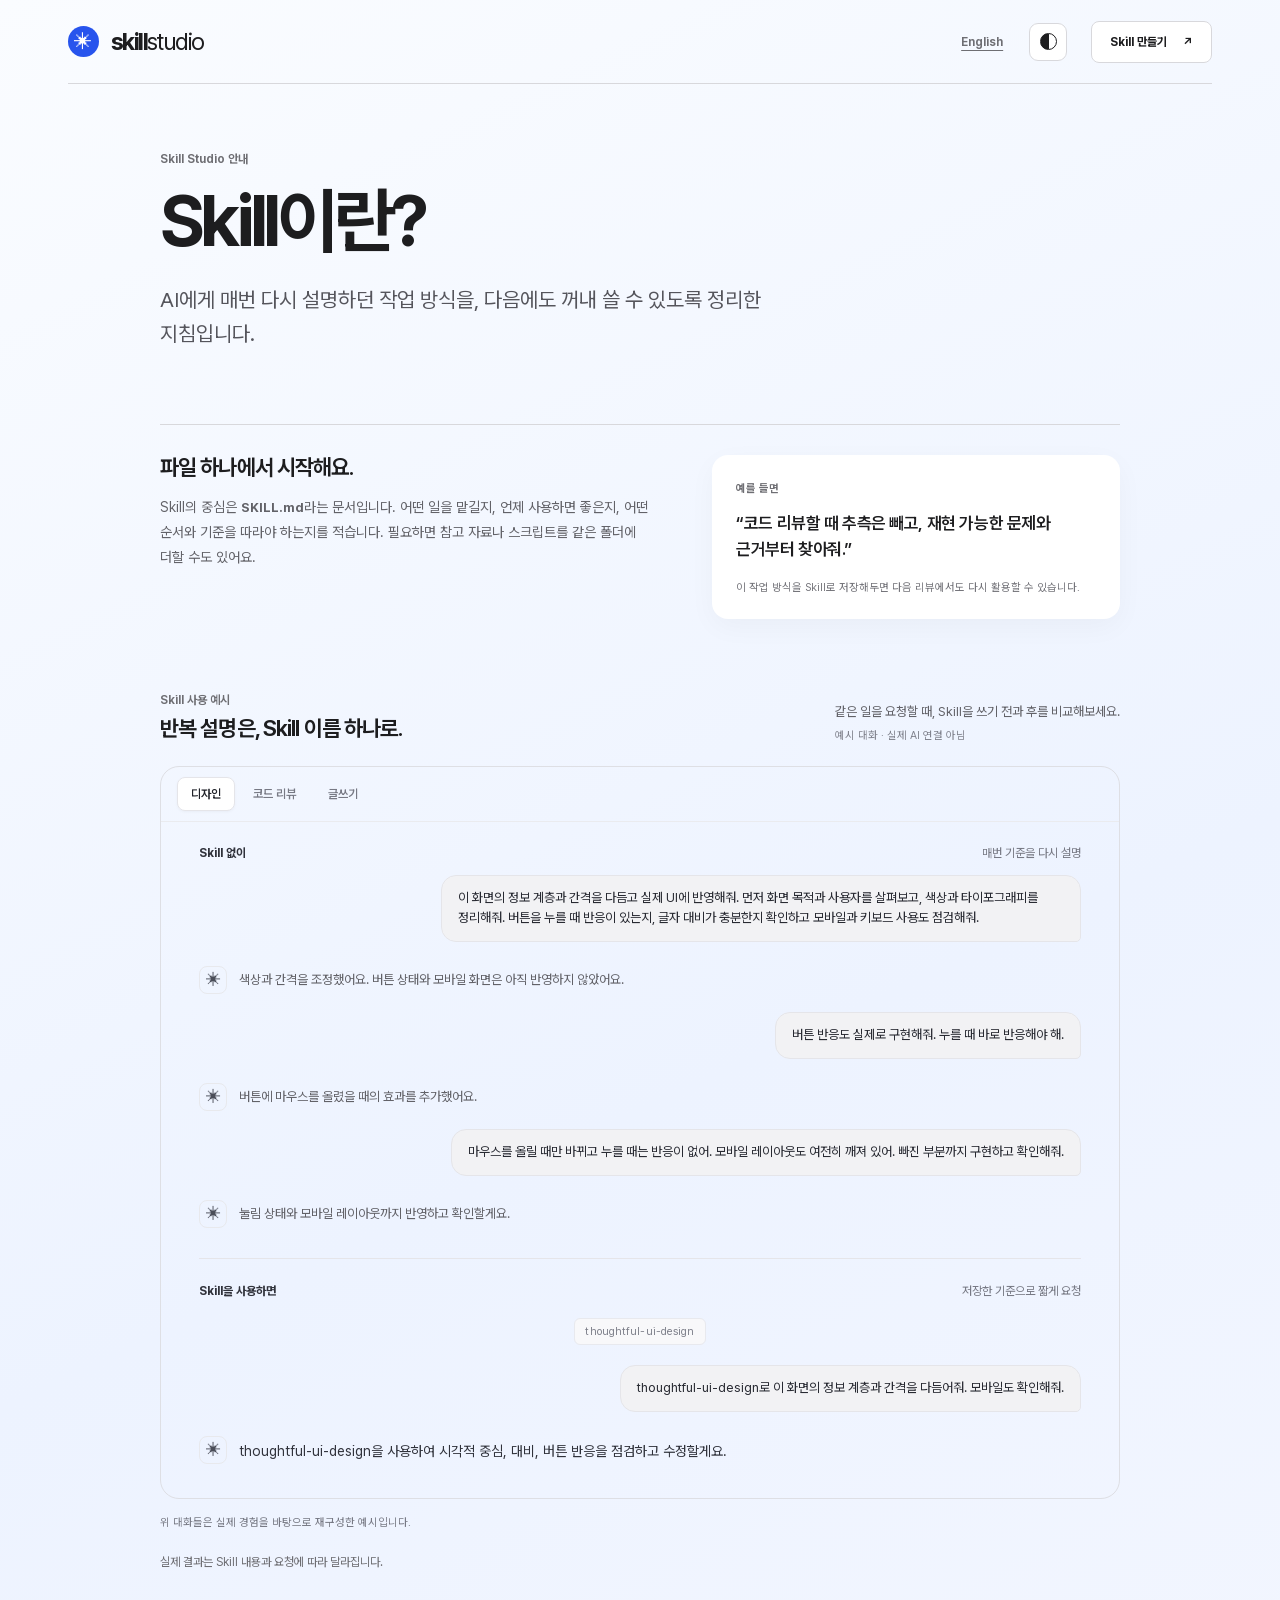
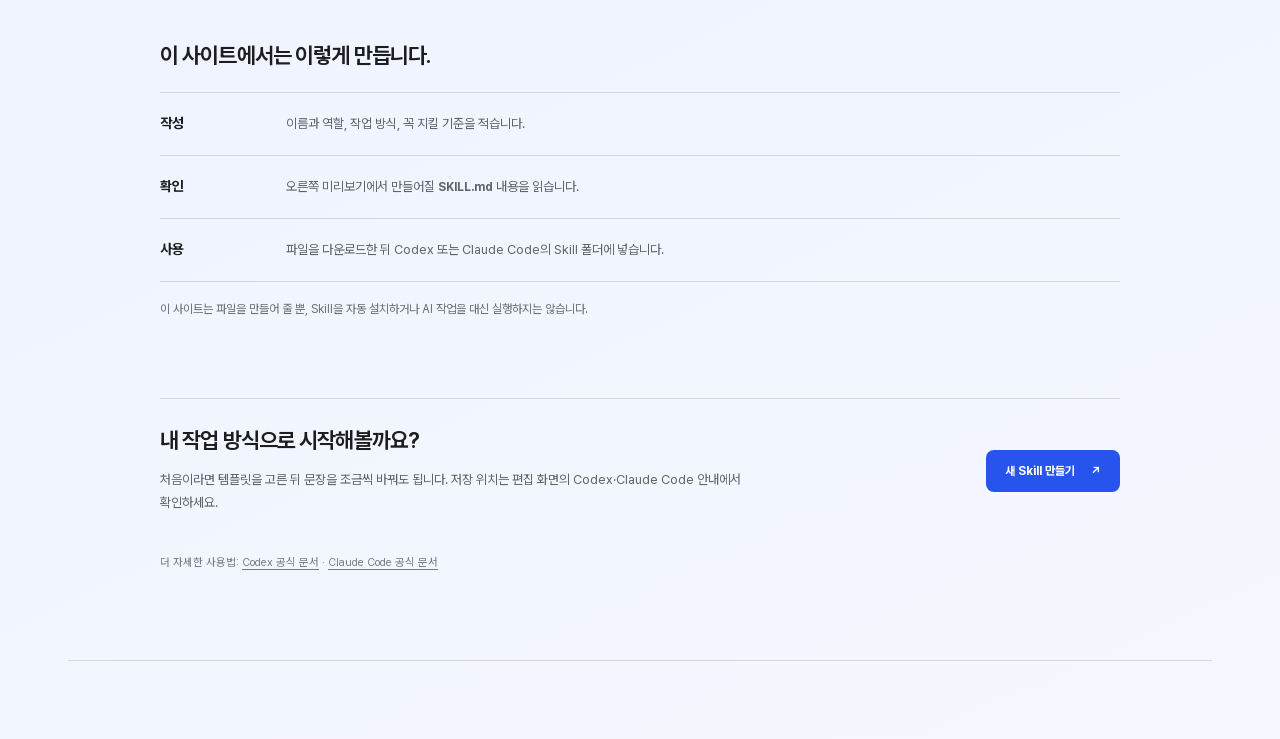
==== about.html @ 53a7c31f "영문 Skill Studio MVP와 언어 전환 추가 한국어 화면을 유지하면서 URL의 lang=en으로 편집기와 Skill 안내 페이지를 영어로 표시하고 상단 언어 전환 링크를 " ====
<!doctype html>
<html lang="ko">
  <head>
    <meta charset="UTF-8" />
    <meta name="viewport" content="width=device-width, initial-scale=1.0" />
    <meta name="referrer" content="no-referrer" />
    <meta name="theme-color" content="#fafcff" />
    <meta name="description" content="AI Skill이 무엇인지, SKILL.md를 어떻게 만들고 사용하는지 알아보세요." />
    <script>
      try {
        const savedTheme = localStorage.getItem('skill-studio-theme');
        document.documentElement.dataset.theme = savedTheme === 'light' || savedTheme === 'dark'
          ? savedTheme
          : (matchMedia('(prefers-color-scheme: dark)').matches ? 'dark' : 'light');
      } catch {
        document.documentElement.dataset.theme = matchMedia('(prefers-color-scheme: dark)').matches ? 'dark' : 'light';
      }
    </script>
    <title>Skill이란? — Skill Studio</title>
    <link rel="stylesheet" href="./style.css?v=skill-ai-example-7" />
    <script src="./i18n.js?v=en-mvp-1" defer></script>
    <script src="./about.js?v=en-mvp-1" defer></script>
  </head>
  <body>
    <div class="app-shell">
      <header class="topbar">
        <a class="brand" href="./index.html" aria-label="Skill Studio 처음으로"><span class="brand-mark" aria-hidden="true">✳</span><span>skill<span class="brand-light">studio</span></span></a>
        <div class="topbar-right"><a class="language-link" data-language-link href="?lang=en" lang="en">English</a><button class="theme-toggle" type="button" id="theme-toggle" aria-label="다크 모드로 전환" title="다크 모드로 전환"><span class="theme-glyph" aria-hidden="true"></span></button><a class="button button-quiet about-top-action" href="./index.html">Skill 만들기 <span aria-hidden="true">↗</span></a></div>
      </header>

      <main class="about-main">
        <header class="about-intro">
          <p class="about-overline">Skill Studio 안내</p>
          <h1>Skill이란?</h1>
          <p class="about-lead">AI에게 매번 다시 설명하던 작업 방식을, 다음에도 꺼내 쓸 수 있도록 정리한 지침입니다.</p>
        </header>

        <section class="about-definition" aria-labelledby="definition-title">
          <div><h2 id="definition-title">파일 하나에서 시작해요.</h2><p>Skill의 중심은 <code>SKILL.md</code>라는 문서입니다. 어떤 일을 맡길지, 언제 사용하면 좋은지, 어떤 순서와 기준을 따라야 하는지를 적습니다. 필요하면 참고 자료나 스크립트를 같은 폴더에 더할 수도 있어요.</p></div>
          <div class="about-example"><span>예를 들면</span><p>“코드 리뷰할 때 추측은 빼고, 재현 가능한 문제와 근거부터 찾아줘.”</p><small>이 작업 방식을 Skill로 저장해두면 다음 리뷰에서도 다시 활용할 수 있습니다.</small></div>
        </section>

        <section class="about-benefits" aria-labelledby="benefits-title">
          <div class="about-chat-intro"><div><p class="about-overline">Skill 사용 예시</p><h2 id="benefits-title">반복 설명은, Skill 이름 하나로.</h2></div><div class="about-chat-context"><p>같은 일을 요청할 때, Skill을 쓰기 전과 후를 비교해보세요.</p><span>예시 대화 · 실제 AI 연결 아님</span></div></div>
          <div class="about-ai-window">
            <div class="about-ai-tabs" role="tablist" aria-label="Skill 사용 예시 선택">
              <button class="about-ai-tab is-active" type="button" role="tab" id="example-tab-design" aria-controls="example-panel-design" aria-selected="true" data-example-tab>디자인</button>
              <button class="about-ai-tab" type="button" role="tab" id="example-tab-review" aria-controls="example-panel-review" aria-selected="false" tabindex="-1" data-example-tab>코드 리뷰</button>
              <button class="about-ai-tab" type="button" role="tab" id="example-tab-writing" aria-controls="example-panel-writing" aria-selected="false" tabindex="-1" data-example-tab>글쓰기</button>
            </div>
            <div class="about-ai-conversation" role="tabpanel" id="example-panel-design" aria-labelledby="example-tab-design" data-example-panel>
              <p class="about-ai-before-label">Skill 없이 <span>매번 기준을 다시 설명</span></p>
              <p class="about-ai-user about-ai-user-before">이 화면의 정보 계층과 간격을 다듬고 실제 UI에 반영해줘. 먼저 화면 목적과 사용자를 살펴보고, 색상과 타이포그래피를 정리해줘. 버튼을 누를 때 반응이 있는지, 글자 대비가 충분한지 확인하고 모바일과 키보드 사용도 점검해줘.</p>
              <div class="about-ai-response"><span class="about-ai-response-mark" aria-hidden="true">✳</span><div><p class="about-ai-before-answer">색상과 간격을 조정했어요. 버튼 상태와 모바일 화면은 아직 반영하지 않았어요.</p></div></div>
              <p class="about-ai-user about-ai-user-before about-ai-revision">버튼 반응도 실제로 구현해줘. 누를 때 바로 반응해야 해.</p>
              <div class="about-ai-response"><span class="about-ai-response-mark" aria-hidden="true">✳</span><div><p class="about-ai-before-answer">버튼에 마우스를 올렸을 때의 효과를 추가했어요.</p></div></div>
              <p class="about-ai-user about-ai-user-before about-ai-revision">마우스를 올릴 때만 바뀌고 누를 때는 반응이 없어. 모바일 레이아웃도 여전히 깨져 있어. 빠진 부분까지 구현하고 확인해줘.</p>
              <div class="about-ai-response"><span class="about-ai-response-mark" aria-hidden="true">✳</span><div><p class="about-ai-before-answer">눌림 상태와 모바일 레이아웃까지 반영하고 확인할게요.</p></div></div>
              <p class="about-ai-before-label about-ai-after-label">Skill을 사용하면 <span>저장한 기준으로 짧게 요청</span></p>
              <p class="about-ai-skill-name">thoughtful-ui-design</p>
              <p class="about-ai-user">thoughtful-ui-design로 이 화면의 정보 계층과 간격을 다듬어줘. 모바일도 확인해줘.</p>
              <div class="about-ai-response"><span class="about-ai-response-mark" aria-hidden="true">✳</span><div><p class="about-ai-loading" hidden><span class="about-ai-pixels" aria-hidden="true"><i></i><i></i><i></i><i></i><i></i><i></i><i></i><i></i><i></i></span><span>Skill의 디자인 기준을 읽는 중</span></p><p class="about-ai-answer">thoughtful-ui-design을 사용하여 시각적 중심, 대비, 버튼 반응을 점검하고 수정할게요.</p></div></div>
            </div>
            <div class="about-ai-conversation" role="tabpanel" id="example-panel-review" aria-labelledby="example-tab-review" data-example-panel hidden>
              <p class="about-ai-before-label">Skill 없이 <span>매번 기준을 다시 설명</span></p>
              <p class="about-ai-user about-ai-user-before">이번 코드 변경을 검토해줘. 변경 목적과 영향받는 파일을 먼저 확인하고 기존 동작과 비교해줘. 문제를 찾으면 재현 조건과 코드 근거를 함께 적어줘. 확인하지 못한 추측이나 스타일 취향은 결함처럼 단정하지 말고 중요도순으로 알려줘.</p>
              <div class="about-ai-response"><span class="about-ai-response-mark" aria-hidden="true">✳</span><div><p class="about-ai-before-answer">코드 스타일과 변수 이름부터 정리했어요.</p></div></div>
              <p class="about-ai-user about-ai-user-before about-ai-revision">스타일보다 실제 동작의 문제를 봐줘. 기존 동작과 비교하고 코드 근거도 함께 적어줘.</p>
              <div class="about-ai-response"><span class="about-ai-response-mark" aria-hidden="true">✳</span><div><p class="about-ai-before-answer">문제가 의심되는 부분을 찾았어요.</p></div></div>
              <p class="about-ai-user about-ai-user-before about-ai-revision">추측만으로는 판단하기 어려워. 재현 조건을 확인하고, 확인된 문제만 중요도순으로 알려줘.</p>
              <div class="about-ai-response"><span class="about-ai-response-mark" aria-hidden="true">✳</span><div><p class="about-ai-before-answer">재현 조건과 근거를 다시 확인해 보고할게요.</p></div></div>
              <p class="about-ai-before-label about-ai-after-label">Skill을 사용하면 <span>저장한 기준으로 짧게 요청</span></p>
              <p class="about-ai-skill-name">focused-code-review</p>
              <p class="about-ai-user">focused-code-review Skill로 이번 변경을 검토해줘. 재현 가능한 문제만 알려줘.</p>
              <div class="about-ai-response"><span class="about-ai-response-mark" aria-hidden="true">✳</span><div><p class="about-ai-loading" hidden><span class="about-ai-pixels" aria-hidden="true"><i></i><i></i><i></i><i></i><i></i><i></i><i></i><i></i><i></i></span><span>Skill의 검토 기준을 읽는 중</span></p><p class="about-ai-answer">focused-code-review를 사용하여 변경 목적과 영향받는 동작을 확인하고, 근거가 있는 문제부터 정리할게요.</p></div></div>
            </div>
            <div class="about-ai-conversation" role="tabpanel" id="example-panel-writing" aria-labelledby="example-tab-writing" data-example-panel hidden>
              <p class="about-ai-before-label">Skill 없이 <span>매번 기준을 다시 설명</span></p>
              <p class="about-ai-user about-ai-user-before">이 안내 문장을 더 쉽고 자연스럽게 바꿔줘. 글의 목적과 읽는 사람을 고려하고, 한 문단에는 한 생각만 담아줘. 내가 쓴 고유명사와 수치는 유지하고 과장하거나 근거 없는 사실은 넣지 마. 읽었을 때 어색한 표현도 고쳐줘.</p>
              <div class="about-ai-response"><span class="about-ai-response-mark" aria-hidden="true">✳</span><div><p class="about-ai-before-answer">더 눈에 띄도록 효과를 과장한 문장으로 바꿨어요.</p></div></div>
              <p class="about-ai-user about-ai-user-before about-ai-revision">과장하지 말라고 했어. 근거 없는 표현은 빼고 원래 뜻을 살려줘.</p>
              <div class="about-ai-response"><span class="about-ai-response-mark" aria-hidden="true">✳</span><div><p class="about-ai-before-answer">표현을 줄이면서 제품 이름도 더 쉬운 말로 바꿨어요.</p></div></div>
              <p class="about-ai-user about-ai-user-before about-ai-revision">고유명사는 그대로 둬야 해. 이름과 수치를 복원하고, 한 문단에 한 생각만 남겨줘.</p>
              <div class="about-ai-response"><span class="about-ai-response-mark" aria-hidden="true">✳</span><div><p class="about-ai-before-answer">이름과 수치를 복원하고 문단을 다시 나눌게요.</p></div></div>
              <p class="about-ai-before-label about-ai-after-label">Skill을 사용하면 <span>저장한 기준으로 짧게 요청</span></p>
              <p class="about-ai-skill-name">clear-korean-writing</p>
              <p class="about-ai-user">clear-korean-writing Skill로 이 안내 문장을 더 쉽고 자연스럽게 바꿔줘.</p>
              <div class="about-ai-response"><span class="about-ai-response-mark" aria-hidden="true">✳</span><div><p class="about-ai-loading" hidden><span class="about-ai-pixels" aria-hidden="true"><i></i><i></i><i></i><i></i><i></i><i></i><i></i><i></i><i></i></span><span>Skill의 글쓰기 기준을 읽는 중</span></p><p class="about-ai-answer">clear-korean-writing을 사용하여 독자와 목적을 먼저 확인하고, 뜻은 유지하면서 읽기 쉽게 다듬을게요.</p></div></div>
            </div>
          </div>
          <p class="about-ai-caption">위 대화들은 실제 경험을 바탕으로 재구성한 예시입니다.</p>
          <p class="about-benefits-note">실제 결과는 Skill 내용과 요청에 따라 달라집니다.</p>
        </section>

        <section class="about-steps" aria-labelledby="steps-title">
          <h2 id="steps-title">이 사이트에서는 이렇게 만듭니다.</h2>
          <div class="about-step-list">
            <div class="about-step"><span>작성</span><p>이름과 역할, 작업 방식, 꼭 지킬 기준을 적습니다.</p></div>
            <div class="about-step"><span>확인</span><p>오른쪽 미리보기에서 만들어질 <code>SKILL.md</code> 내용을 읽습니다.</p></div>
            <div class="about-step"><span>사용</span><p>파일을 다운로드한 뒤 Codex 또는 Claude Code의 Skill 폴더에 넣습니다.</p></div>
          </div>
          <p class="about-caveat">이 사이트는 파일을 만들어 줄 뿐, Skill을 자동 설치하거나 AI 작업을 대신 실행하지는 않습니다.</p>
        </section>

        <section class="about-next" aria-labelledby="next-title"><div><h2 id="next-title">내 작업 방식으로 시작해볼까요?</h2><p>처음이라면 템플릿을 고른 뒤 문장을 조금씩 바꿔도 됩니다. 저장 위치는 편집 화면의 Codex·Claude Code 안내에서 확인하세요.</p></div><a class="button button-dark" href="./index.html">새 Skill 만들기 <span aria-hidden="true">↗</span></a></section>
        <p class="about-sources">더 자세한 사용법: <a href="https://learn.chatgpt.com/docs/build-skills" target="_blank" rel="noopener noreferrer">Codex 공식 문서</a> · <a href="https://code.claude.com/docs/en/skills" target="_blank" rel="noopener noreferrer">Claude Code 공식 문서</a></p>
      </main>

      <footer class="site-footer"><span class="footer-brands"><span>skillstudio <span class="footer-star">✳</span></span><span class="footer-divider" aria-hidden="true">·</span><span class="footer-lightframe"><img src="./assets/lightframe-logo.png" alt="Lightframe" width="56" height="14" /></span></span><span>좋은 지침은 좋은 결과의 시작입니다.</span></footer>
    </div>
  </body>
</html>
---- style.css ----
@font-face {
  font-family: 'Pretendard';
  src: url('./assets/PretendardVariable.woff2') format('woff2');
  font-style: normal;
  font-weight: 100 900;
  font-display: swap;
}

:root{font-family:'Pretendard',sans-serif;color:#212620;background:#f5f4f0;font-synthesis:none;text-rendering:optimizeLegibility;-webkit-font-smoothing:antialiased}*{box-sizing:border-box}html{scroll-behavior:smooth}body{margin:0}button,input,textarea{font:inherit}button{cursor:pointer}button:active{transform:scale(.975)}button:focus-visible,input:focus-visible,textarea:focus-visible,a:focus-visible{outline:2px solid #5d7a5b;outline-offset:3px}a{color:inherit;text-decoration:none}.app-shell{max-width:1600px;margin:auto;padding:0 5.3%}.topbar{height:84px;display:flex;align-items:center;justify-content:space-between;border-bottom:1px solid #ddded7}.brand{display:flex;align-items:center;gap:12px;font-size:24px;font-weight:700;letter-spacing:-.065em}.brand-mark{display:grid;place-items:center;width:31px;height:31px;border-radius:50%;background:#254933;color:#fff;font-size:18px;font-weight:400;letter-spacing:0}.brand-light{font-weight:400}.topbar-right{display:flex;align-items:center;gap:24px}.local-pill{display:inline-flex;align-items:center;gap:9px;color:#6d736b;font-size:12px}.status-dot,.live-indicator span{width:7px;height:7px;border-radius:50%;background:#74a37b;box-shadow:0 0 0 3px #e0ede0}.button{min-height:42px;display:inline-flex;align-items:center;justify-content:center;gap:15px;padding:0 18px;border:1px solid transparent;border-radius:8px;font-size:12px;font-weight:700;transition:background .18s ease,color .18s ease,border-color .18s ease,transform .18s ease}.button-quiet{border-color:#d6dbd2;background:#fff;color:#334e39}.button-quiet:hover,.button-outline:hover{background:#edf3ed;border-color:#a9bea9}.intro{padding:66px 0 54px;max-width:800px}.eyebrow,.section-kicker,.small-label,.step-count,.field-number,.live-indicator,.file-tabs,.score,.quality-list,.site-footer{font-family:'Pretendard',sans-serif}.eyebrow{display:flex;align-items:center;gap:10px;color:#718573;font-size:11px;letter-spacing:.11em;font-weight:500}.eyebrow-line{width:20px;height:1px;background:#718573}.intro h1{margin:21px 0 22px;font-size:clamp(44px,5.3vw,76px);line-height:1.12;letter-spacing:-.065em;font-weight:600}.intro h1 em{font-family:'Pretendard',sans-serif;color:#5f8467;letter-spacing:-.045em;font-weight:500}.intro>p{margin:0;max-width:590px;color:#6b7069;font-size:17px;line-height:1.8;word-break:keep-all}.intro code,.help-card code{font-family:'Pretendard',sans-serif;font-size:.82em;color:#456449;background:#e7ece5;padding:3px 5px;border-radius:4px}.intro-meta{display:flex;align-items:center;gap:20px;margin-top:31px;color:#6c756c;font-size:12px}.intro-meta span{white-space:nowrap}.intro-meta strong{color:#4d7253;margin-right:6px;font-family:'Pretendard',sans-serif;font-weight:500}.intro-meta .meta-arrow{color:#a8b6a7}.workspace{display:grid;grid-template-columns:minmax(0,1fr) minmax(400px,.89fr);gap:24px;align-items:start;padding-bottom:70px}.panel{background:#fff;border:1px solid #e3e6df;border-radius:15px;box-shadow:0 1px 2px rgba(27,39,27,.025),0 10px 32px rgba(27,39,27,.025);overflow:hidden}.builder{padding:29px 32px 0}.panel-heading,.quality-heading{display:flex;justify-content:space-between;align-items:center}.section-kicker{display:block;color:#829486;font-size:10px;font-weight:500;letter-spacing:.14em}.panel h2{margin:7px 0 0;font-size:21px;line-height:1.2;letter-spacing:-.045em;font-weight:600}.step-count{font-size:11px;color:#849086}.template-row{margin:27px -32px 0;padding:20px 32px 22px;background:#fbfbf9;border-top:1px solid #edf0e9;border-bottom:1px solid #edf0e9}.small-label{display:block;margin-bottom:12px;font-size:11px;color:#758078}.template-buttons{display:flex;gap:7px;flex-wrap:wrap}.template-chip{padding:7px 13px;border:1px solid #e2e6dd;background:#fff;border-radius:6px;font-size:12px;color:#69716a;transition:background .18s,border-color .18s,color .18s,transform .18s}.template-chip:hover{border-color:#9cb29f}.template-chip.is-active{background:#e9f1e8;border-color:#c9dfc9;color:#365d3f;font-weight:700}fieldset{margin:0;padding:26px 0 28px;border:0;border-bottom:1px solid #ecede8}fieldset:last-child{border-bottom:0}legend{padding:0;font-size:14px;font-weight:700;letter-spacing:-.025em}.field-number{margin-right:9px;color:#6b9471;font-size:11px;font-weight:500}label{display:block;margin-top:20px;margin-bottom:9px;font-size:12px;font-weight:700;color:#3c453d}.required{margin-left:5px;color:#749277;font-size:10px;font-weight:500}input,textarea{display:block;width:100%;border:1px solid #dfe4dc;background:#fdfefc;border-radius:7px;padding:12px 13px;color:#28362b;font-size:13px;line-height:1.55;resize:vertical;transition:border-color .18s,box-shadow .18s}input{height:43px}input::placeholder,textarea::placeholder{color:#a7aea5}input:focus,textarea:focus{outline:0;border-color:#93b398;box-shadow:0 0 0 3px rgba(115,160,121,.12)}.field-help{margin:7px 0 0;color:#929b90;font-size:11px;line-height:1.5}.builder-footer{display:flex;justify-content:space-between;align-items:center;gap:15px;margin:0 -32px;padding:18px 32px;border-top:1px solid #edf0e9;background:#fbfbf9}.builder-footer span{font-size:11px;color:#a0a79d}.button-subtle{min-height:35px;background:transparent;border-color:#e0e4dd;color:#68746b;font-size:11px}.button-subtle:hover{background:#eff2ec}.preview-stack{display:grid;gap:18px;position:sticky;top:20px}.preview-heading{padding:27px 28px 23px}.live-indicator{display:flex;align-items:center;gap:9px;color:#6b876f;font-size:11px}.file-tabs{height:39px;display:flex;align-items:end;justify-content:space-between;padding:0 26px;border-top:1px solid #e9ece6;background:#f7f9f5;font-size:10px;color:#8b958c}.file-tab{height:32px;padding:9px 12px;border:1px solid #e0e6dd;border-bottom:1px solid #fff;border-radius:6px 6px 0 0;background:#fff;color:#516c55}.file-tab span{font-size:12px;margin-right:5px}.file-path{padding-bottom:9px}.code-preview{height:430px;margin:0;padding:22px 28px;overflow:auto;background:#fff;color:#3e4a40;font:12px/1.85 'Pretendard',sans-serif;white-space:pre-wrap;overflow-wrap:anywhere;tab-size:2}.code-preview code{font:inherit}.preview-actions{display:flex;gap:9px;padding:18px 28px 24px;border-top:1px solid #edf0e9}.button-dark{background:#274a34;color:#fff}.button-dark:hover{background:#3c6548}.button-outline{background:#fff;border-color:#d8e0d7;color:#46614c}.quality{padding:25px 28px}.quality .panel-heading{padding:0}.score{display:flex;align-items:baseline;color:#718274}.score strong{font-size:27px;font-weight:500;color:#45724c}.score span{font-size:11px}.progress-track{height:5px;margin:20px 0 17px;background:#eef2eb;border-radius:10px;overflow:hidden}.progress-track span{display:block;width:0;height:100%;background:#699673;border-radius:10px;transition:width .3s ease}.quality-list{list-style:none;display:grid;grid-template-columns:1fr 1fr;gap:10px 12px;padding:0;margin:0;font-size:10px;color:#879287}.quality-list li{display:flex;align-items:center;gap:8px}.quality-list li::before{content:'○';font-size:15px;line-height:1}.quality-list li.is-complete{color:#3e7048}.quality-list li.is-complete::before{content:'✓';font-size:12px}.quality-note{margin:19px 0 0;color:#9da69c;font-size:10px;line-height:1.6}.help-card{display:flex;gap:15px;padding:21px 23px;background:#e9eee7;border:1px solid #dce7da;border-radius:12px}.help-icon{flex:none;display:grid;place-items:center;width:28px;height:28px;border-radius:7px;background:#dce9da;color:#4d7855}.help-card h3{margin:1px 0 7px;font-size:13px;letter-spacing:-.02em}.help-card p{margin:0;color:#708070;font-size:11px;line-height:1.7;word-break:keep-all}.site-footer{display:flex;justify-content:space-between;gap:12px;padding:28px 0 36px;border-top:1px solid #dce0d8;color:#98a097;font-size:10px}.footer-star{color:#6f9a75}.toast{position:fixed;left:50%;bottom:26px;z-index:10;transform:translate(-50%,14px);padding:12px 17px;border-radius:8px;background:#243c2b;color:#fff;font-size:12px;opacity:0;pointer-events:none;transition:opacity .2s,transform .2s}.toast.is-visible{opacity:1;transform:translate(-50%,0)}@media(max-width:960px){.workspace{grid-template-columns:1fr}.preview-stack{position:static;grid-template-columns:1fr 1fr}.preview{grid-column:1/-1}.help-card{align-self:start}.intro{padding-top:52px}}@media(max-width:620px){.app-shell{padding:0 18px}.topbar{height:68px}.brand{font-size:21px}.local-pill{display:none}.top-export{min-height:35px;padding:0 10px;font-size:10px}.intro{padding:48px 0 37px}.intro h1{font-size:44px}.intro>p{font-size:14px}.intro-meta{gap:9px;font-size:10px;flex-wrap:wrap}.workspace{gap:16px}.builder{padding:23px 20px 0}.template-row{margin-left:-20px;margin-right:-20px;padding:18px 20px}.builder-footer{margin-left:-20px;margin-right:-20px;padding:16px 20px;align-items:flex-start}.builder-footer span{max-width:125px;text-align:right}.preview-stack{grid-template-columns:1fr}.preview{grid-column:auto}.preview-heading{padding:23px 20px 18px}.file-tabs{padding:0 18px}.code-preview{height:360px;padding:18px 20px}.preview-actions{padding:16px 20px 22px;flex-wrap:wrap}.preview-actions .button{flex:1}.quality{padding:23px 20px}.site-footer{font-size:9px}}@media(prefers-reduced-motion:reduce){html{scroll-behavior:auto}*,*::before,*::after{animation-duration:.15s!important;transition-duration:.15s!important}}

/* One local font family for headings, labels, controls, and code previews. */
:root,
button,
input,
textarea,
.eyebrow,
.section-kicker,
.small-label,
.step-count,
.field-number,
.live-indicator,
.file-tabs,
.score,
.quality-list,
.site-footer,
.intro code,
.help-card code,
.intro-meta strong,
.code-preview,
.intro h1 em {
  font-family: 'Pretendard', sans-serif;
}

.intro h1 em {
  font-style: normal;
  font-weight: 500;
  letter-spacing: -.065em;
}

/* Builder page */
.editor-intro { padding: 35px 0 32px; }
.editor-intro-row { max-width: 860px; }
.editor-title-row { display: flex; align-items: center; flex-wrap: wrap; gap: 10px 16px; margin-bottom: 7px; }
.editor-intro h1 { margin: 0; font-size: clamp(31px, 3vw, 43px); line-height: 1.13; letter-spacing: -.06em; font-weight: 650; }
.editor-intro p { margin: 0; color: #758176; font-size: 13px; }
.editor-intro .editor-intro-definition { margin-bottom: 4px; font-weight: 600; }
.editor-intro code { font-family: inherit; font-weight: 700; }
.builder .panel-heading h2 { margin: 0; }
.preview-heading h2 { margin-top: 0; }
.preview-identity { min-width: 0; }
.preview-heading .file-path { display: block; padding: 0; margin-bottom: 6px; font-size: 11px; line-height: 1.4; overflow-wrap: anywhere; }
.preview .code-preview { border-top: 1px solid #e9ece6; }
.form-section { padding: 25px 0 30px; border-bottom: 1px solid #ecede8; }
.form-section:last-child { border-bottom: 0; }
.form-section h3 { display: flex; align-items: baseline; gap: 9px; margin: 0 0 27px; font-size: 14px; font-weight: 700; letter-spacing: -.025em; line-height: 1.4; }
.form-section .field-number { margin: 0; }
.form-section h3 + .field-heading { margin-top: 0; }

@media (max-width: 620px) {
  .editor-intro { padding: 25px 0 26px; }
  .editor-intro p { font-size: 12px; }
  .form-section { padding: 23px 0 27px; }
  .form-section h3 { margin-bottom: 25px; }
}

/* Theme control stays compact beside the export action. */
.theme-toggle { display: grid; place-items: center; flex: none; width: 38px; height: 38px; padding: 0; border: 1px solid #d6dbd2; border-radius: 9px; background: #fff; color: #395740; transition: background .18s ease, border-color .18s ease, transform .18s ease; }
.theme-toggle:hover { background: #edf3ed; border-color: #a9bea9; }
.theme-toggle:active { transform: scale(.94); }
.theme-toggle:focus-visible { outline: 2px solid #5d7a5b; outline-offset: 3px; }
.theme-glyph { width: 17px; height: 17px; border: 1.5px solid currentColor; border-radius: 50%; background: linear-gradient(90deg, currentColor 50%, transparent 50%); }
@media (max-width: 620px) { .topbar-right { gap: 9px; } .theme-toggle { width: 35px; height: 35px; } }

/* Quiet dark mode with a subtle blue depth behind the workspace. */
:root, .panel, .template-row, .builder-footer, .file-tabs, .file-tab, .code-preview, .help-card, input, textarea { transition: background-color .2s ease, border-color .2s ease, color .2s ease, box-shadow .2s ease; }
:root[data-theme="dark"] { color-scheme: dark; color: #f5f5f7; background-color: #000; background-image: radial-gradient(ellipse 125vw 120vh at 100% 100%, rgba(26, 53, 112, .62) 0%, rgba(19, 42, 92, .38) 30%, rgba(11, 27, 65, .18) 57%, rgba(5, 14, 38, .05) 78%, transparent 100%); background-attachment: fixed; }
:root[data-theme="dark"] .topbar,
:root[data-theme="dark"] .site-footer { border-color: #242424; }
:root[data-theme="dark"] .brand-mark { color: #000; background: #f5f5f7; }
:root[data-theme="dark"] .local-pill,
:root[data-theme="dark"] .editor-intro p,
:root[data-theme="dark"] .help-card p { color: #a1a1a6; }
:root[data-theme="dark"] .section-kicker,
:root[data-theme="dark"] .small-label,
:root[data-theme="dark"] .field-number,
:root[data-theme="dark"] .required,
:root[data-theme="dark"] .live-indicator { color: #a1a1a6; }
:root[data-theme="dark"] .step-count,
:root[data-theme="dark"] .editor-count,
:root[data-theme="dark"] .field-help,
:root[data-theme="dark"] .quality-note,
:root[data-theme="dark"] .builder-footer span,
:root[data-theme="dark"] .file-path,
:root[data-theme="dark"] .site-footer { color: #8e8e93; }
:root[data-theme="dark"] .panel { background: #111; border-color: #2a2a2c; box-shadow: none; }
:root[data-theme="dark"] .template-row,
:root[data-theme="dark"] .builder-footer { background: #151515; border-color: #292929; }
:root[data-theme="dark"] .form-section { border-color: #292929; }
:root[data-theme="dark"] label { color: #e5e5e7; }
:root[data-theme="dark"] input,
:root[data-theme="dark"] textarea { color: #f5f5f7; background: #1c1c1e; border-color: #353537; }
:root[data-theme="dark"] input::placeholder,
:root[data-theme="dark"] textarea::placeholder { color: #8e8e93; }
:root[data-theme="dark"] input:focus,
:root[data-theme="dark"] textarea:focus { border-color: #b6b6ba; box-shadow: 0 0 0 3px rgba(255,255,255,.11); }
:root[data-theme="dark"] .theme-toggle,
:root[data-theme="dark"] .button-quiet,
:root[data-theme="dark"] .button-outline,
:root[data-theme="dark"] .template-chip { color: #e5e5e7; background: #242426; border-color: #3b3b3d; }
:root[data-theme="dark"] .theme-toggle:hover,
:root[data-theme="dark"] .button-quiet:hover,
:root[data-theme="dark"] .button-outline:hover,
:root[data-theme="dark"] .template-chip:hover { color: #fff; background: #303033; border-color: #626266; }
:root[data-theme="dark"] .template-chip.is-active { color: #fff; background: #3a3a3d; border-color: #77777b; }
:root[data-theme="dark"] .button-subtle { color: #c7c7cc; border-color: #3b3b3d; }
:root[data-theme="dark"] .button-subtle:hover { color: #fff; background: #29292b; }
:root[data-theme="dark"] .button-dark { color: #111; background: #f5f5f7; }
:root[data-theme="dark"] .button-dark:hover { color: #000; background: #fff; }
:root[data-theme="dark"] .preview .code-preview { border-top-color: #292929; }
:root[data-theme="dark"] .code-preview { color: #d1d1d6; background: #111; }
:root[data-theme="dark"] .preview-actions { border-color: #292929; }
:root[data-theme="dark"] .score,
:root[data-theme="dark"] .score strong,
:root[data-theme="dark"] .quality-list li.is-complete { color: #f5f5f7; }
:root[data-theme="dark"] .quality-list { color: #a1a1a6; }
:root[data-theme="dark"] .progress-track { background: #2c2c2e; }
:root[data-theme="dark"] .progress-track span { background: #d1d1d6; }
:root[data-theme="dark"] .help-card { color: #f5f5f7; background: #171719; border-color: #303033; }
:root[data-theme="dark"] .help-icon { color: #f5f5f7; background: #303033; }
:root[data-theme="dark"] .help-card code { color: #f5f5f7; background: #303033; }
:root[data-theme="dark"] .status-dot,
:root[data-theme="dark"] .live-indicator span { background: #d1d1d6; box-shadow: 0 0 0 3px #363638; }
:root[data-theme="dark"] .footer-star { color: #a1a1a6; }
:root[data-theme="dark"] .toast { color: #111; background: #f5f5f7; }
:root[data-theme="dark"] button:focus-visible,
:root[data-theme="dark"] input:focus-visible,
:root[data-theme="dark"] textarea:focus-visible,
:root[data-theme="dark"] a:focus-visible { outline-color: #d1d1d6; }

/* The editor is an open work surface, not another card around the form. */
.builder { padding: 0; }
.builder .panel-heading h2 { margin: 1px 0 0; font-size: 22px; line-height: 1.25; letter-spacing: -.045em; }
.builder .template-row { margin: 26px 0 0; padding: 0 0 27px; background: transparent; border: 0; border-bottom: 1px solid currentColor; }
.builder .small-label { margin-bottom: 13px; }
.builder .template-buttons { gap: 22px; }
.builder .template-chip { min-height: 35px; padding: 5px 0 8px; border: 0; border-bottom: 2px solid transparent; border-radius: 0; background: transparent; font-size: 13px; font-weight: 500; }
.builder .template-chip.is-active { border-bottom-color: currentColor; background: transparent; font-weight: 700; }
.builder .form-section { padding: 29px 0 34px; }
.builder .form-section h3 { margin-bottom: 25px; font-size: 16px; letter-spacing: -.035em; }
.builder .builder-footer { margin: 0; padding: 20px 0; background: transparent; border-top: 1px solid currentColor; }
@media (max-width: 620px) {
  .builder .template-row { margin-top: 23px; padding-bottom: 22px; }
  .builder .template-buttons { gap: 17px; }
  .builder .template-chip { font-size: 12px; }
  .builder .form-section { padding: 25px 0 29px; }
}

/* Light mode: neutral canvas with blue reserved for deliberate actions and states. */
:root[data-theme="light"] { color-scheme: light; color: #1d1d1f; background-color: #f6f8ff; background-image: linear-gradient(155deg, #fafcff 0%, #edf3ff 48%, #f6f8ff 100%); }
:root[data-theme="light"] .topbar,
:root[data-theme="light"] .site-footer { border-color: #d8d8dc; }
:root[data-theme="light"] .brand-mark { color: #fff; background: #2754ed; }
:root[data-theme="light"] .local-pill,
:root[data-theme="light"] .editor-intro p,
:root[data-theme="light"] .builder .small-label,
:root[data-theme="light"] .field-help,
:root[data-theme="light"] .builder-footer span,
:root[data-theme="light"] .site-footer { color: #6e6e73; }
:root[data-theme="light"] .builder .template-row,
:root[data-theme="light"] .builder .form-section,
:root[data-theme="light"] .builder .builder-footer { border-color: #d8d8dc; }
:root[data-theme="light"] .builder .template-chip { color: #6e6e73; border-color: transparent; }
:root[data-theme="light"] .builder .template-chip:hover { color: #1d1d1f; }
:root[data-theme="light"] .builder .template-chip.is-active { color: #2754ed; border-bottom-color: #2754ed; }
:root[data-theme="light"] .required { color: #6e6e73; }
:root[data-theme="light"] label { color: #1d1d1f; }
:root[data-theme="light"] input,
:root[data-theme="light"] textarea { color: #1d1d1f; background: #fff; border-color: #d8d8dc; }
:root[data-theme="light"] input::placeholder,
:root[data-theme="light"] textarea::placeholder { color: #74747a; }
:root[data-theme="light"] input:focus,
:root[data-theme="light"] textarea:focus { border-color: #2754ed; box-shadow: 0 0 0 3px rgba(39,84,237,.12); }
:root[data-theme="light"] .button-quiet,
:root[data-theme="light"] .theme-toggle { color: #1d1d1f; background: #fff; border-color: #d8d8dc; }
:root[data-theme="light"] .button-quiet:hover,
:root[data-theme="light"] .theme-toggle:hover { background: #ededf0; border-color: #c7c7cc; }
:root[data-theme="light"] .button-subtle { color: #6e6e73; border-color: #d1d1d6; }
:root[data-theme="light"] .button-subtle:hover { color: #1d1d1f; background: #e9e9ed; }
:root[data-theme="light"] .panel { color: #1d1d1f; background: #fff; border-color: #e2e2e6; box-shadow: 0 8px 28px rgba(0,0,0,.035); }
:root[data-theme="light"] .panel .section-kicker,
:root[data-theme="light"] .panel .live-indicator,
:root[data-theme="light"] .panel .score,
:root[data-theme="light"] .panel .step-count { color: #6e6e73; }
:root[data-theme="light"] .file-path,
:root[data-theme="light"] .quality-note { color: #8e8e93; }
:root[data-theme="light"] .code-preview { color: #333337; background: #fff; }
:root[data-theme="light"] .code-preview { --md-marker: #167eaf; --md-heading: #12678d; --md-key: #ae4878; --md-string: #955b32; --md-emphasis: #9a6400; --md-link: #087d8e; --md-code: #8945a8; --md-divider: #6c6f79; }
:root[data-theme="dark"] .code-preview { --md-marker: #68bde0; --md-heading: #83cbe9; --md-key: #e084b8; --md-string: #e0ad7b; --md-emphasis: #f0c45c; --md-link: #64c8d2; --md-code: #d29be9; --md-divider: #92949d; }
.code-preview .md-line { display: grid; grid-template-columns: 3ch minmax(0, 1fr); column-gap: 12px; min-height: 1.85em; }
.code-preview .md-line-number { color: #8e8e93; text-align: right; white-space: nowrap; user-select: none; }
.code-preview .md-line-content { min-width: 0; white-space: pre-wrap; overflow-wrap: anywhere; }
:root[data-theme="dark"] .code-preview .md-line-number { color: #77777d; }
.code-preview .md-marker { color: var(--md-marker); }
.code-preview .md-heading { color: var(--md-heading); font-weight: 650; }
.code-preview .md-key { color: var(--md-key); }
.code-preview .md-string { color: var(--md-string); }
.code-preview .md-emphasis { color: var(--md-emphasis); font-weight: 600; }
.code-preview .md-link { color: var(--md-link); text-decoration: underline; text-underline-offset: 2px; }
.code-preview .md-code { color: var(--md-code); }
.code-preview .md-divider { color: var(--md-divider); }
:root[data-theme="light"] .preview-actions { border-color: #e5e5e7; }
:root[data-theme="light"] .button-dark { color: #fff; background: #2754ed; }
:root[data-theme="light"] .button-dark:hover { background: #1743d8; }
:root[data-theme="light"] .button-outline { color: #1d1d1f; background: #fff; border-color: #d1d1d6; }
:root[data-theme="light"] .button-outline:hover { background: #f2f2f4; border-color: #a1a1a6; }
:root[data-theme="light"] .score strong,
:root[data-theme="light"] .quality-list li.is-complete { color: #2754ed; }
:root[data-theme="light"] .quality-list { color: #6e6e73; }
:root[data-theme="light"] .progress-track { background: #e5e5e7; }
:root[data-theme="light"] .progress-track span { background: #2754ed; }
:root[data-theme="light"] .help-card { color: #1d1d1f; background: #f5f5f7; border-color: #e5e5e7; }
:root[data-theme="light"] .help-icon { color: #1d1d1f; background: #e5e5e7; }
:root[data-theme="light"] .help-card p { color: #6e6e73; }
:root[data-theme="light"] .help-card code { color: #1d1d1f; background: #e5e5e7; }
:root[data-theme="light"] .status-dot,
:root[data-theme="light"] .live-indicator span { background: #2754ed; box-shadow: 0 0 0 3px rgba(39,84,237,.12); }
:root[data-theme="light"] .panel .live-indicator span { background: #2754ed; box-shadow: 0 0 0 3px rgba(39,84,237,.12); }
:root[data-theme="light"] .footer-star { color: #2754ed; }
:root[data-theme="light"] .toast { color: #fff; background: #1d1d1f; }
:root[data-theme="light"] button:focus-visible,
:root[data-theme="light"] input:focus-visible,
:root[data-theme="light"] textarea:focus-visible,
:root[data-theme="light"] a:focus-visible { outline-color: #2754ed; }

:root[data-theme="dark"] .builder .template-row,
:root[data-theme="dark"] .builder .form-section,
:root[data-theme="dark"] .builder .builder-footer { background: transparent; border-color: #333336; }
:root[data-theme="dark"] .builder .template-chip { color: #a1a1a6; background: transparent; border: 0; border-bottom: 2px solid transparent; }
:root[data-theme="dark"] .builder .template-chip:hover { color: #fff; background: transparent; }
:root[data-theme="dark"] .builder .template-chip.is-active { color: #fff; background: transparent; border-bottom-color: #fff; }

/* Platform help is part of the work area, not a promotional card. */
.platform-guide { padding: 23px 4px 8px; color: inherit; }
.language-link { flex: none; padding: 8px 2px; color: #6e6e73; font-size: 12px; font-weight: 650; text-decoration: underline; text-underline-offset: 4px; transition: color .15s ease, opacity .15s ease; }
.language-link:hover { color: #1d1d1f; }
.language-link:active { opacity: .65; }
:root[data-theme="dark"] .language-link { color: #a1a1a6; }
:root[data-theme="dark"] .language-link:hover { color: #fff; }
@media (max-width: 620px) { .topbar-right { gap: 12px; } .language-link { font-size: 11px; } }
.platform-guide.guide-motion-ready { transition: opacity 600ms ease-out, transform 700ms cubic-bezier(.18,.72,.2,1); }
.platform-guide.guide-motion-ready:not(.is-revealed) { opacity: 0; transform: translateY(12px); }
.guide-heading h2 { margin: 0; font-size: 17px; font-weight: 650; letter-spacing: -.035em; line-height: 1.15; }
.guide-heading p { margin: 7px 0 18px; color: #8e8e93; font-size: 12px; line-height: 1.55; }
.guide-tabs { display: flex; gap: 10px; border-bottom: 1px solid #d8d8dc; }
@media (max-width: 960px) { .guide-tabs { flex-wrap: wrap; } }
.guide-tab { display: inline-flex; align-items: center; gap: 8px; min-width: 0; padding: 7px 8px 11px; border: 0; border-bottom: 2px solid transparent; background: transparent; color: #77777c; text-align: left; transition: color .16s ease, border-color .16s ease, transform .16s ease; }
.guide-tab:hover, .guide-tab.is-active { color: #1d1d1f; }
.guide-tab.is-active { border-bottom-color: #2754ed; }
.guide-tab:active { transform: scale(.96); }
.guide-logo { display: block; width: 35px; height: 35px; flex: none; overflow: hidden; border-radius: 9px; background: #fff; }
.guide-logo img { display: block; width: 100%; height: 100%; object-fit: cover; object-position: center; }
.guide-tab[data-guide-tab="claude"] .guide-logo { background: transparent; }
.visually-hidden { position: absolute; width: 1px; height: 1px; padding: 0; margin: -1px; overflow: hidden; clip: rect(0, 0, 0, 0); white-space: nowrap; border: 0; }
.guide-wordmark { display: block; flex: none; background-repeat: no-repeat; }
/* Keep the source artwork intact; the background window reveals only its lettering. */
.guide-wordmark-codex { width: 86px; height: 23px; background-image: url('./assets/codex-lockup.svg'); background-size: 177px 62px; background-position: -72px -19px; }
.guide-wordmark-claude { width: 170px; height: 23px; background-color: #d97757; -webkit-mask: url('./assets/claude-wordmark-cutout.png') -8px -18px / 175px 58px no-repeat; mask: url('./assets/claude-wordmark-cutout.png') -8px -18px / 175px 58px no-repeat; }
:root[data-theme="dark"] .guide-wordmark-codex { filter: invert(1); }
:root[data-theme="dark"] .guide-wordmark-claude { background-color: #fff; }
.guide-panel { padding: 13px 8px 0; font-size: 12px; line-height: 1.55; }
.guide-panel[hidden] { display: none; }
.guide-panel > p { margin: 11px 0 5px; color: #6e6e73; }
.guide-path { display: block; overflow-wrap: anywhere; padding: 9px 11px; border-radius: 7px; background: #eceff5; color: #25252a; font-family: 'Pretendard', sans-serif; font-size: 11px; }
.guide-panel .guide-note { margin-top: 15px; line-height: 1.65; }
.guide-panel a { display: inline-block; margin-top: 7px; color: #2754ed; font-size: 11px; }
.guide-panel a:hover { text-decoration: underline; }
:root[data-theme="dark"] .guide-tabs { border-color: #303033; }
:root[data-theme="dark"] .guide-tab { color: #aaaab0; }
:root[data-theme="dark"] .guide-tab:hover, :root[data-theme="dark"] .guide-tab.is-active { color: #f5f5f7; }
:root[data-theme="dark"] .guide-tab.is-active { border-bottom-color: #f5f5f7; }
:root[data-theme="dark"] .guide-path { background: #1b1b1d; color: #eeeef0; }
:root[data-theme="dark"] .guide-panel > p { color: #a1a1a6; }
:root[data-theme="dark"] .guide-panel a { color: #d1d1d6; }
@media (max-width: 450px) { .guide-tabs { gap: 6px; } .guide-tab { gap: 6px; padding-inline: 4px; } .guide-logo { width: 30px; height: 30px; } .guide-wordmark-claude { width: 148px; height: 22px; -webkit-mask-size: 160px 53px; mask-size: 160px 53px; -webkit-mask-position: -6px -16px; mask-position: -6px -16px; } }
@media (prefers-reduced-motion: reduce) { .guide-tab { transition: color .15s ease, border-color .15s ease; } }
@media (prefers-reduced-motion: reduce) { .platform-guide.guide-motion-ready, .platform-guide.guide-motion-ready:not(.is-revealed) { transition: opacity .15s ease-out; transform: none; } }

/* Form controls keep native semantics, with a calmer and content-sized surface. */
.builder input,
.builder textarea { border-radius: 11px; padding: 14px 15px; font-size: 14px; line-height: 1.55; }
.builder input { height: 48px; }
.builder textarea { resize: none; overflow: hidden; }
.builder textarea[rows="2"] { min-height: 86px; }
.builder textarea[rows="3"] { min-height: 112px; }
.builder textarea[rows="4"] { min-height: 138px; }
.builder label { margin-bottom: 10px; font-size: 13px; }
.field-heading { position: relative; display: flex; align-items: center; gap: 5px; width: fit-content; max-width: 100%; margin-top: 20px; margin-bottom: 10px; }
.field-heading label { margin: 0; }
.field-heading .field-info { position: relative; flex: none; display: grid; place-items: center; width: 24px; height: 24px; padding: 0; border: 0; border-radius: 50%; background: transparent; color: #777983; font-size: 10px; font-weight: 700; font-style: normal; line-height: 1; transition: color .15s ease, transform .15s ease; }
.field-heading .field-info::before { content: ''; position: absolute; inset: 5px; border: 1px solid currentColor; border-radius: 50%; pointer-events: none; }
.field-info:hover, .field-info[aria-expanded="true"] { color: #2754ed; transform: scale(1.08); }
.field-info:active { transform: scale(.9); }
.field-info:focus-visible { outline: 2px solid #2754ed; outline-offset: 2px; }
.field-heading .field-help { position: absolute; top: calc(100% + 7px); left: 0; z-index: 5; width: max-content; max-width: min(320px, calc(100vw - 64px)); margin: 0; padding: 11px 13px; border: 1px solid #d8d8dc; border-radius: 9px; background: #fff; color: #3a3a40; box-shadow: 0 12px 32px rgba(16, 25, 48, .14); font-size: 12px; line-height: 1.55; word-break: keep-all; }
.field-heading .field-help[hidden] { display: none; }
:root[data-theme="dark"] .field-heading .field-info { color: #a1a1a6; }
:root[data-theme="dark"] .field-heading .field-info:hover, :root[data-theme="dark"] .field-heading .field-info[aria-expanded="true"] { color: #a9c5ff; }
:root[data-theme="dark"] .field-heading .field-help { border-color: #3a3a3d; background: #222225; color: #e5e5e7; box-shadow: 0 12px 32px rgba(0, 0, 0, .34); }

/* A short companion guide, separate from the working editor. */
.intro-guide-link { display: inline-flex; align-items: center; justify-content: center; gap: 5px; flex: none; align-self: center; min-height: 38px; padding: 0 2px; color: #303035; font-size: 14px; font-weight: 650; text-decoration: underline; text-decoration-color: #8e8e93; text-decoration-thickness: 1px; text-underline-offset: 5px; transition: color .15s ease, transform .15s ease; }
.intro-guide-link span { font-size: 14px; line-height: 1; }
.intro-guide-link:hover { color: #1c1c1e; }
.intro-guide-link:active { transform: scale(.975); }
.about-main { max-width: 960px; margin: 0 auto; padding: 68px 0 88px; }
.about-motion-ready .page-reveal { transition: opacity 600ms ease-out, transform 700ms cubic-bezier(.18,.72,.2,1); }
.about-motion-ready .page-reveal:not(.is-revealed) { opacity: 0; transform: translateY(12px); }
.about-overline { margin: 0 0 16px; color: #6e6e73; font-size: 12px; font-weight: 650; }
.about-intro h1 { margin: 0; font-size: clamp(46px, 6vw, 72px); line-height: 1.08; letter-spacing: -.065em; font-weight: 680; }
.about-lead { max-width: 650px; margin: 23px 0 0; color: #55555c; font-size: clamp(17px, 2vw, 21px); line-height: 1.65; word-break: keep-all; }
.about-definition { display: grid; grid-template-columns: minmax(0, 1.1fr) minmax(0, .9fr); gap: 54px; align-items: start; margin-top: 72px; padding-top: 30px; border-top: 1px solid #d8d8dc; }
.about-main h2 { margin: 0; font-size: 22px; line-height: 1.18; letter-spacing: -.04em; font-weight: 650; }
.about-definition p, .about-next p { margin: 14px 0 0; color: #626268; font-size: 14px; line-height: 1.8; word-break: keep-all; }
.about-main code { font-family: 'Pretendard', sans-serif; font-size: .92em; font-weight: 700; }
.about-example { padding: 22px 24px; border-radius: 16px; background: #fff; box-shadow: 0 8px 28px rgba(0,0,0,.035); }
.about-example span { color: #6e6e73; font-size: 11px; font-weight: 650; }
.about-example p { margin: 15px 0 14px; color: #1d1d1f; font-size: 17px; line-height: 1.5; font-weight: 590; letter-spacing: -.025em; }
.about-example small { color: #74747a; font-size: 11px; line-height: 1.6; }
.about-benefits { margin-top: 74px; }
.about-chat-intro { display: flex; justify-content: space-between; align-items: end; gap: 24px; }
.about-chat-intro .about-overline { margin-bottom: 9px; }
.about-chat-context { max-width: 285px; }
.about-chat-context p { margin: 0; color: #626268; font-size: 13px; line-height: 1.6; word-break: keep-all; }
.about-chat-context span { display: block; margin-top: 6px; color: #81838e; font-size: 11px; }
.about-ai-window { margin-top: 24px; overflow: hidden; border: 1px solid #dedfe4; border-radius: 19px; background: transparent; box-shadow: none; }
.about-ai-tabs { display: flex; gap: 4px; padding: 10px 16px; border-bottom: 1px solid #eaebef; background: transparent; }
.about-ai-tab { min-height: 34px; padding: 0 13px; border: 1px solid transparent; border-radius: 8px; background: transparent; color: #777984; font-size: 12px; font-weight: 600; transition: background .15s ease, color .15s ease, border-color .15s ease, transform .15s ease; }
.about-ai-tab:hover { background: #efeff2; color: #32343d; }
.about-ai-tab.is-active { border-color: #e5e5e9; background: #fff; color: #202229; box-shadow: 0 1px 3px rgba(0,0,0,.04); }
.about-ai-tab:active { transform: scale(.96); }
.about-ai-conversation { min-height: 285px; padding: 24px clamp(18px, 4vw, 38px) 34px; }
.about-ai-conversation[hidden], .about-ai-loading[hidden], .about-ai-answer[hidden] { display: none; }
.about-ai-window.chat-motion-ready .about-ai-user.chat-reveal,
.about-ai-window.chat-motion-ready .about-ai-response.chat-reveal { transition: opacity 520ms ease-out, transform 640ms cubic-bezier(.18,.72,.2,1); }
.about-ai-window.chat-motion-ready .chat-reveal:not(.is-revealed) { opacity: 0; }
.about-ai-window.chat-motion-ready .about-ai-user.chat-reveal:not(.is-revealed) { transform: translateX(14px) scale(.985); transform-origin: right bottom; }
.about-ai-window.chat-motion-ready .about-ai-response.chat-reveal:not(.is-revealed) { transform: translateX(-10px); }
.about-ai-window.chat-motion-ready .about-ai-response.chat-reveal .about-ai-response-mark { transition: transform 640ms cubic-bezier(.18,.72,.2,1); }
.about-ai-window.chat-motion-ready .about-ai-response.chat-reveal:not(.is-revealed) .about-ai-response-mark { transform: scale(.8) rotate(-12deg); }
.about-ai-before-label { display: flex; justify-content: space-between; gap: 12px; margin: 0 0 15px; color: #30323b; font-size: 12px; font-weight: 700; }
.about-ai-before-label span { color: #777984; font-weight: 400; }
.about-ai-after-label { margin: 30px 0 20px; padding-top: 25px; border-top: 1px solid #e5e5e9; }
.about-ai-before-answer { margin: 0; color: #626268; font-size: 13px; line-height: 1.7; word-break: keep-all; }
.about-ai-skill-name { width: fit-content; margin: 0 auto 20px; padding: 6px 10px; border: 1px solid #e8e9ee; border-radius: 6px; color: #7c7e89; background: #f8f8fa; font-size: 11px; letter-spacing: .01em; }
.about-ai-user { max-width: min(78%, 590px); width: fit-content; margin: 0 0 24px auto; padding: 12px 16px; border: 1px solid #e5e5e9; border-radius: 15px 15px 5px 15px; background: #f2f2f4; color: #282a32; font-size: 13px; line-height: 1.6; word-break: keep-all; }
.about-ai-user-before { max-width: min(90%, 640px); }
.about-ai-revision { margin-top: 18px; }
.about-ai-response { display: flex; align-items: flex-start; gap: 12px; max-width: 680px; }
.about-ai-response-mark { display: grid; place-items: center; flex: none; width: 28px; height: 28px; border: 1px solid #e8e9ed; border-radius: 8px; color: #4a4d58; font-size: 15px; }
.about-ai-response > div { min-width: 0; padding-top: 3px; }
.about-ai-answer { margin: 0; color: #30323b; font-size: 14px; line-height: 1.75; word-break: keep-all; animation: about-ai-arrive .3s both ease-out; }
.about-ai-loading { display: flex; align-items: center; gap: 10px; margin: 3px 0 0; color: #777985; font-size: 12px; line-height: 1.5; }
.about-ai-loading > span:last-child { background: linear-gradient(90deg, #868893 25%, #30323b 50%, #868893 75%); background-size: 200% 100%; background-clip: text; -webkit-background-clip: text; color: transparent; animation: about-ai-shimmer 1.4s linear infinite; }
.about-ai-pixels { display: grid; grid-template-columns: repeat(3, 4px); gap: 2px; flex: none; }
.about-ai-pixels i { display: block; width: 4px; height: 4px; border-radius: 1px; background: currentColor; opacity: .16; animation: about-ai-pixel 650ms ease-in-out infinite; }
.about-ai-pixels i:nth-child(2), .about-ai-pixels i:nth-child(4), .about-ai-pixels i:nth-child(6), .about-ai-pixels i:nth-child(8) { animation-delay: 90ms; }
.about-ai-pixels i:nth-child(1), .about-ai-pixels i:nth-child(3), .about-ai-pixels i:nth-child(7), .about-ai-pixels i:nth-child(9) { animation-delay: 180ms; }
.about-ai-caption { margin: 16px 0 0; color: #777984; font-size: 11px; line-height: 1.5; }
@keyframes about-ai-pixel { 0%, 100% { opacity: .16; } 45% { opacity: 1; } }
@keyframes about-ai-shimmer { to { background-position-x: -200%; } }
@keyframes about-ai-arrive { from { opacity: 0; transform: translateY(5px); } to { opacity: 1; transform: translateY(0); } }
.about-benefits-note { margin: 22px 0 0; color: #6e6e73; font-size: 12px; line-height: 1.65; word-break: keep-all; }
.about-steps { margin-top: 70px; }
.about-step-list { display: grid; gap: 0; margin-top: 23px; border-top: 1px solid #d8d8dc; }
.about-step { display: grid; grid-template-columns: 110px 1fr; gap: 16px; align-items: baseline; padding: 20px 0; border-bottom: 1px solid #d8d8dc; }
.about-step span { font-size: 14px; font-weight: 700; }
.about-step p { margin: 0; color: #626268; font-size: 13px; line-height: 1.7; }
.about-caveat { margin: 18px 0 0; color: #6e6e73; font-size: 12px; line-height: 1.65; }
.about-next { display: flex; justify-content: space-between; align-items: center; gap: 32px; margin-top: 78px; padding: 29px 0 0; border-top: 1px solid #d8d8dc; }
.about-next p { max-width: 600px; font-size: 13px; }
.about-next .button { flex: none; }
.about-sources { margin: 39px 0 0; color: #797980; font-size: 11px; line-height: 1.7; }
.about-sources a { text-decoration: underline; text-underline-offset: 3px; }
.about-sources a:hover { color: #2754ed; }
.about-main a:active, .about-top-action:active, .brand:active { opacity: .72; }
.footer-brands { display: inline-flex; align-items: center; gap: 8px; white-space: nowrap; }
.footer-divider { color: #8e8e93; }
.footer-lightframe { display: inline-flex; align-items: center; justify-content: center; }
.footer-lightframe img { display: block; width: 56px; height: auto; filter: brightness(0); }
:root[data-theme="dark"] .footer-lightframe img { filter: none; }
:root[data-theme="dark"] .about-sources a:hover { color: #f5f5f7; }
:root[data-theme="dark"] .intro-guide-link { color: #f5f5f7; text-decoration-color: #a1a1a6; }
:root[data-theme="dark"] .intro-guide-link:hover { color: #f5f5f7; }
:root[data-theme="dark"] .about-overline, :root[data-theme="dark"] .about-sources, :root[data-theme="dark"] .about-caveat { color: #a1a1a6; }
:root[data-theme="dark"] .about-lead, :root[data-theme="dark"] .about-definition p, :root[data-theme="dark"] .about-next p, :root[data-theme="dark"] .about-step p { color: #b7b7bd; }
:root[data-theme="dark"] .about-chat-context p { color: #b7b7bd; }
:root[data-theme="dark"] .about-chat-context span, :root[data-theme="dark"] .about-ai-caption { color: #a1a1a6; }
:root[data-theme="dark"] .about-ai-window { border-color: #303033; }
:root[data-theme="dark"] .about-ai-tabs { border-color: #303033; }
:root[data-theme="dark"] .about-ai-tab { color: #a1a1a6; }
:root[data-theme="dark"] .about-ai-tab:hover { background: #29292c; color: #f5f5f7; }
:root[data-theme="dark"] .about-ai-tab.is-active { border-color: #3a3a3d; background: #303033; color: #fff; box-shadow: none; }
:root[data-theme="dark"] .about-ai-skill-name { border-color: #323237; background: #202023; color: #a1a1a6; }
:root[data-theme="dark"] .about-ai-user { border-color: #fff; background: #fff; color: #000; }
:root[data-theme="dark"] .about-ai-user-before { border-color: #39393d; background: #2b2b2f; color: #f5f5f7; }
:root[data-theme="dark"] .about-ai-before-label { color: #f5f5f7; }
:root[data-theme="dark"] .about-ai-before-label span { color: #a1a1a6; }
:root[data-theme="dark"] .about-ai-before-answer { color: #b7b7bd; }
:root[data-theme="dark"] .about-ai-after-label { border-color: #303033; }
:root[data-theme="dark"] .about-ai-response-mark { border-color: #fff; background: #fff; color: #000; }
:root[data-theme="dark"] .about-ai-answer { color: #e5e5e7; }
:root[data-theme="dark"] .about-ai-loading { color: #a1a1a6; }
:root[data-theme="dark"] .about-ai-loading > span:last-child { background-image: linear-gradient(90deg, #8e8e93 25%, #f5f5f7 50%, #8e8e93 75%); }
:root[data-theme="dark"] .about-benefits-note { color: #a1a1a6; }
:root[data-theme="dark"] .about-definition, :root[data-theme="dark"] .about-step-list, :root[data-theme="dark"] .about-step, :root[data-theme="dark"] .about-next { border-color: #303033; }
:root[data-theme="dark"] .about-example { background: #171719; box-shadow: none; }
:root[data-theme="dark"] .about-example span, :root[data-theme="dark"] .about-example small { color: #a1a1a6; }
:root[data-theme="dark"] .about-example p { color: #f5f5f7; }
@media (max-width: 720px) { .about-main { padding: 42px 0 70px; } .about-definition { grid-template-columns: 1fr; gap: 22px; margin-top: 50px; } .about-benefits { margin-top: 54px; } .about-steps { margin-top: 52px; } .about-next { align-items: flex-start; flex-direction: column; margin-top: 58px; } }
@media (max-width: 520px) { .about-chat-intro { align-items: flex-start; flex-direction: column; gap: 9px; } .about-ai-tabs { padding-inline: 10px; } .about-ai-tab { padding-inline: 10px; } .about-ai-conversation { min-height: 315px; padding-inline: 17px; } .about-ai-user { max-width: 95%; } .about-ai-user-before { max-width: 100%; } }
@media (prefers-reduced-motion: reduce) { .about-ai-pixels i, .about-ai-loading > span:last-child { animation: none; } .about-ai-answer { animation: about-ai-fade .15s both ease-out; } .about-motion-ready .page-reveal:not(.is-revealed), .about-ai-window.chat-motion-ready .chat-reveal:not(.is-revealed) { opacity: 1; } .about-motion-ready .page-reveal, .about-motion-ready .page-reveal:not(.is-revealed) { transition: opacity .15s ease-out; transform: none; } .about-ai-window.chat-motion-ready .about-ai-user.chat-reveal, .about-ai-window.chat-motion-ready .about-ai-response.chat-reveal, .about-ai-window.chat-motion-ready .about-ai-user.chat-reveal:not(.is-revealed), .about-ai-window.chat-motion-ready .about-ai-response.chat-reveal:not(.is-revealed) { transition: opacity .15s ease-out; transform: none; } .about-ai-window.chat-motion-ready .about-ai-response.chat-reveal .about-ai-response-mark, .about-ai-window.chat-motion-ready .about-ai-response.chat-reveal:not(.is-revealed) .about-ai-response-mark { transition: none; transform: none; } @keyframes about-ai-fade { from { opacity: 0; } to { opacity: 1; } } }
@media (max-width: 620px) { .editor-title-row { gap: 8px 10px; } .editor-title-row .intro-guide-link { min-height: 34px; font-size: 13px; } .about-main h2 { font-size: 20px; } .about-lead { margin-top: 18px; } .about-step { grid-template-columns: 72px 1fr; gap: 10px; } .about-top-action { min-height: 35px; padding: 0 12px; font-size: 11px; } }
@media (prefers-reduced-motion: reduce) { .intro-guide-link { transition: opacity .15s ease; } }
.builder .field-help { margin-top: 9px; font-size: 12px; }
.builder .field-heading .field-help { margin: 0; }
.builder .validation-hint { margin: 7px 0 0; color: #b84743; font-size: 11px; line-height: 1.5; }
.builder .validation-hint[hidden] { display: none; }
.builder [aria-invalid="true"] { border-color: #b84743; }
:root[data-theme="dark"] .builder .validation-hint { color: #ed8c88; }
:root[data-theme="dark"] .builder [aria-invalid="true"] { border-color: #c96965; }
@media (prefers-reduced-motion: reduce) { .field-heading .field-info { transition: color .15s ease, opacity .15s ease; } .field-info:hover, .field-info[aria-expanded="true"] { transform: none; } }
#quality-score { align-items: center; gap: 3px; height: 27px; white-space: nowrap; }
#quality-score .score-window { display: block; flex: none; width: 20px; height: 27px; overflow: hidden; }
#quality-score .score-wheel { display: flex; flex-direction: column; width: 20px; color: #45724c; font-size: 27px; font-weight: 500; line-height: 27px; transition: transform 520ms cubic-bezier(.2,.75,.25,1); }
#quality-score .score-wheel > span { display: block; flex: 0 0 27px; width: 100%; height: 27px; font-size: 27px; line-height: 27px; }
#quality-score .score-denominator { display: inline-block; font-size: 11px; line-height: 1; }
:root[data-theme="dark"] #quality-score .score-wheel { color: #f5f5f7; }
:root[data-theme="light"] #quality-score .score-wheel { color: #2754ed; }
@media (prefers-reduced-motion: reduce) { #quality-score .score-wheel { transition: none; } }
.toast { display: flex; align-items: center; gap: 14px; max-width: calc(100vw - 32px); }
.toast.is-visible { pointer-events: auto; }
.toast button { flex: none; padding: 3px 0; border: 0; background: transparent; color: inherit; font-size: 12px; font-weight: 700; text-decoration: underline; text-underline-offset: 3px; }
:root[data-theme] .toast button:focus-visible { outline: 2px solid currentColor; outline-offset: 3px; }
:root[data-theme="light"] .builder input:hover,
:root[data-theme="light"] .builder textarea:hover { border-color: #b7b7bd; }
:root[data-theme="light"] .builder input:focus,
:root[data-theme="light"] .builder textarea:focus { border-color: #2754ed; box-shadow: 0 0 0 3px rgba(39,84,237,.12); }
:root[data-theme="dark"] .builder input:hover,
:root[data-theme="dark"] .builder textarea:hover { border-color: #69696e; }
:root[data-theme="dark"] .builder input:focus,
:root[data-theme="dark"] .builder textarea:focus { border-color: #b6b6ba; box-shadow: 0 0 0 3px rgba(255,255,255,.11); }

/* Builder sequence and a quiet confirmation when the generated file changes. */
@keyframes studio-arrive { from { opacity: 0; transform: translateY(12px); } to { opacity: 1; transform: translateY(0); } }
@keyframes preview-refresh { 0% { opacity: .62; transform: translateY(3px); } 100% { opacity: 1; transform: translateY(0); } }
.topbar > * { animation: studio-arrive 480ms cubic-bezier(.2,.75,.25,1) both; }
.intro { animation: studio-arrive 560ms cubic-bezier(.2,.75,.25,1) 55ms both; }
.workspace > :first-child { animation: studio-arrive 620ms cubic-bezier(.2,.75,.25,1) 100ms both; }
.workspace > :last-child { animation: studio-arrive 620ms cubic-bezier(.2,.75,.25,1) 175ms both; }
.code-preview.is-updating { animation: preview-refresh 260ms ease-out both; }
.quality-list li::before { transition: color 180ms ease, transform 220ms cubic-bezier(.2,.75,.25,1); }
.quality-list li.is-complete::before { transform: scale(1.08); }
@media (prefers-reduced-motion: reduce) {
  .topbar > *, .intro, .workspace > :first-child, .workspace > :last-child { animation: studio-fade .15s ease-out both; }
  .code-preview.is-updating { animation: studio-fade .15s ease-out both; }
  .quality-list li::before { transition: opacity .15s ease; transform: none; }
  @keyframes studio-fade { from { opacity: .6; } to { opacity: 1; } }
}
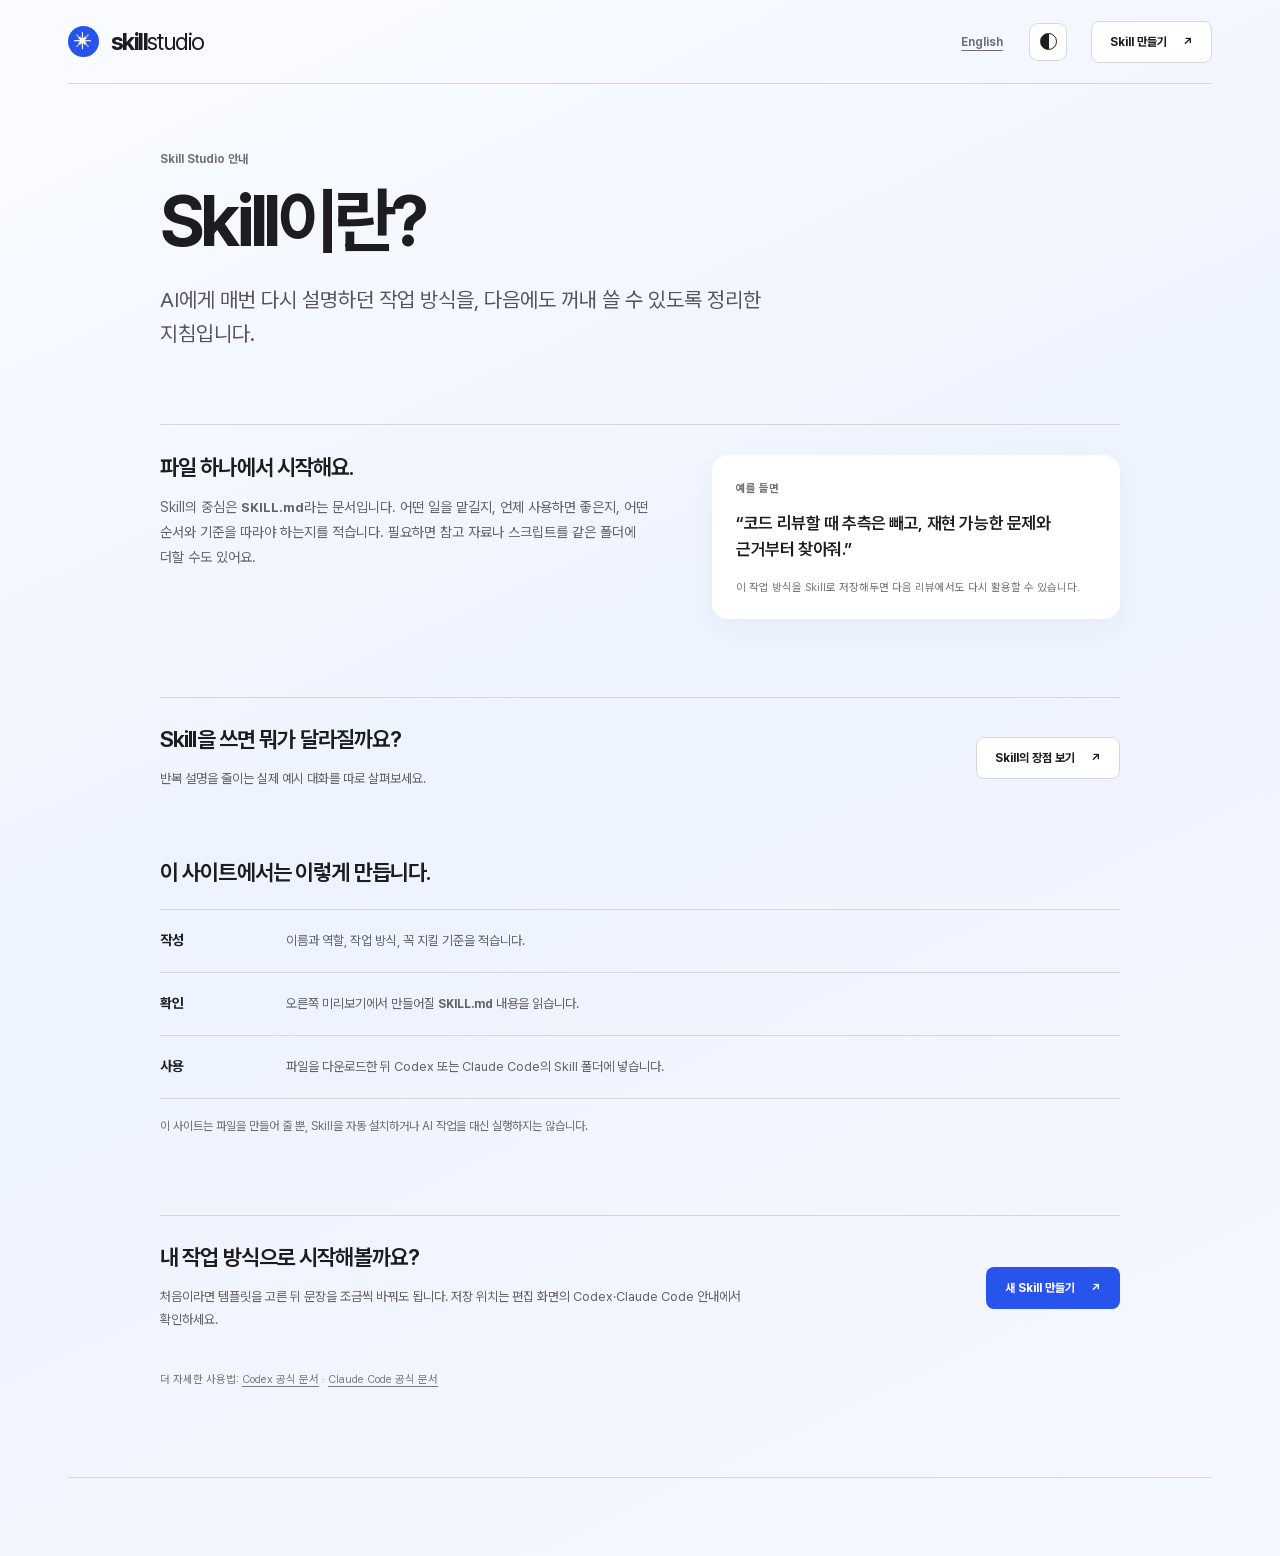
==== commit 0afcdf73: "영문 MVP 안내 구조 분리와 테마 전환 속도 개선 Skill 정의와 사용 장점 예시를 별도 페이지로 나누고, 편집기 링크를 Skill 알아보기로 통합한다. 한국어·영어 문구와 이" ====
--- a/about.html
+++ b/about.html
@@ -17,9 +17,9 @@
       }
     </script>
     <title>Skill이란? — Skill Studio</title>
-    <link rel="stylesheet" href="./style.css?v=skill-ai-example-7" />
-    <script src="./i18n.js?v=en-mvp-1" defer></script>
-    <script src="./about.js?v=en-mvp-1" defer></script>
+    <link rel="stylesheet" href="./style.css?v=en-mvp-2" />
+    <script src="./i18n.js?v=en-mvp-2" defer></script>
+    <script src="./about.js?v=en-mvp-2" defer></script>
   </head>
   <body>
     <div class="app-shell">
@@ -40,57 +40,7 @@
           <div class="about-example"><span>예를 들면</span><p>“코드 리뷰할 때 추측은 빼고, 재현 가능한 문제와 근거부터 찾아줘.”</p><small>이 작업 방식을 Skill로 저장해두면 다음 리뷰에서도 다시 활용할 수 있습니다.</small></div>
         </section>
 
-        <section class="about-benefits" aria-labelledby="benefits-title">
-          <div class="about-chat-intro"><div><p class="about-overline">Skill 사용 예시</p><h2 id="benefits-title">반복 설명은, Skill 이름 하나로.</h2></div><div class="about-chat-context"><p>같은 일을 요청할 때, Skill을 쓰기 전과 후를 비교해보세요.</p><span>예시 대화 · 실제 AI 연결 아님</span></div></div>
-          <div class="about-ai-window">
-            <div class="about-ai-tabs" role="tablist" aria-label="Skill 사용 예시 선택">
-              <button class="about-ai-tab is-active" type="button" role="tab" id="example-tab-design" aria-controls="example-panel-design" aria-selected="true" data-example-tab>디자인</button>
-              <button class="about-ai-tab" type="button" role="tab" id="example-tab-review" aria-controls="example-panel-review" aria-selected="false" tabindex="-1" data-example-tab>코드 리뷰</button>
-              <button class="about-ai-tab" type="button" role="tab" id="example-tab-writing" aria-controls="example-panel-writing" aria-selected="false" tabindex="-1" data-example-tab>글쓰기</button>
-            </div>
-            <div class="about-ai-conversation" role="tabpanel" id="example-panel-design" aria-labelledby="example-tab-design" data-example-panel>
-              <p class="about-ai-before-label">Skill 없이 <span>매번 기준을 다시 설명</span></p>
-              <p class="about-ai-user about-ai-user-before">이 화면의 정보 계층과 간격을 다듬고 실제 UI에 반영해줘. 먼저 화면 목적과 사용자를 살펴보고, 색상과 타이포그래피를 정리해줘. 버튼을 누를 때 반응이 있는지, 글자 대비가 충분한지 확인하고 모바일과 키보드 사용도 점검해줘.</p>
-              <div class="about-ai-response"><span class="about-ai-response-mark" aria-hidden="true">✳</span><div><p class="about-ai-before-answer">색상과 간격을 조정했어요. 버튼 상태와 모바일 화면은 아직 반영하지 않았어요.</p></div></div>
-              <p class="about-ai-user about-ai-user-before about-ai-revision">버튼 반응도 실제로 구현해줘. 누를 때 바로 반응해야 해.</p>
-              <div class="about-ai-response"><span class="about-ai-response-mark" aria-hidden="true">✳</span><div><p class="about-ai-before-answer">버튼에 마우스를 올렸을 때의 효과를 추가했어요.</p></div></div>
-              <p class="about-ai-user about-ai-user-before about-ai-revision">마우스를 올릴 때만 바뀌고 누를 때는 반응이 없어. 모바일 레이아웃도 여전히 깨져 있어. 빠진 부분까지 구현하고 확인해줘.</p>
-              <div class="about-ai-response"><span class="about-ai-response-mark" aria-hidden="true">✳</span><div><p class="about-ai-before-answer">눌림 상태와 모바일 레이아웃까지 반영하고 확인할게요.</p></div></div>
-              <p class="about-ai-before-label about-ai-after-label">Skill을 사용하면 <span>저장한 기준으로 짧게 요청</span></p>
-              <p class="about-ai-skill-name">thoughtful-ui-design</p>
-              <p class="about-ai-user">thoughtful-ui-design로 이 화면의 정보 계층과 간격을 다듬어줘. 모바일도 확인해줘.</p>
-              <div class="about-ai-response"><span class="about-ai-response-mark" aria-hidden="true">✳</span><div><p class="about-ai-loading" hidden><span class="about-ai-pixels" aria-hidden="true"><i></i><i></i><i></i><i></i><i></i><i></i><i></i><i></i><i></i></span><span>Skill의 디자인 기준을 읽는 중</span></p><p class="about-ai-answer">thoughtful-ui-design을 사용하여 시각적 중심, 대비, 버튼 반응을 점검하고 수정할게요.</p></div></div>
-            </div>
-            <div class="about-ai-conversation" role="tabpanel" id="example-panel-review" aria-labelledby="example-tab-review" data-example-panel hidden>
-              <p class="about-ai-before-label">Skill 없이 <span>매번 기준을 다시 설명</span></p>
-              <p class="about-ai-user about-ai-user-before">이번 코드 변경을 검토해줘. 변경 목적과 영향받는 파일을 먼저 확인하고 기존 동작과 비교해줘. 문제를 찾으면 재현 조건과 코드 근거를 함께 적어줘. 확인하지 못한 추측이나 스타일 취향은 결함처럼 단정하지 말고 중요도순으로 알려줘.</p>
-              <div class="about-ai-response"><span class="about-ai-response-mark" aria-hidden="true">✳</span><div><p class="about-ai-before-answer">코드 스타일과 변수 이름부터 정리했어요.</p></div></div>
-              <p class="about-ai-user about-ai-user-before about-ai-revision">스타일보다 실제 동작의 문제를 봐줘. 기존 동작과 비교하고 코드 근거도 함께 적어줘.</p>
-              <div class="about-ai-response"><span class="about-ai-response-mark" aria-hidden="true">✳</span><div><p class="about-ai-before-answer">문제가 의심되는 부분을 찾았어요.</p></div></div>
-              <p class="about-ai-user about-ai-user-before about-ai-revision">추측만으로는 판단하기 어려워. 재현 조건을 확인하고, 확인된 문제만 중요도순으로 알려줘.</p>
-              <div class="about-ai-response"><span class="about-ai-response-mark" aria-hidden="true">✳</span><div><p class="about-ai-before-answer">재현 조건과 근거를 다시 확인해 보고할게요.</p></div></div>
-              <p class="about-ai-before-label about-ai-after-label">Skill을 사용하면 <span>저장한 기준으로 짧게 요청</span></p>
-              <p class="about-ai-skill-name">focused-code-review</p>
-              <p class="about-ai-user">focused-code-review Skill로 이번 변경을 검토해줘. 재현 가능한 문제만 알려줘.</p>
-              <div class="about-ai-response"><span class="about-ai-response-mark" aria-hidden="true">✳</span><div><p class="about-ai-loading" hidden><span class="about-ai-pixels" aria-hidden="true"><i></i><i></i><i></i><i></i><i></i><i></i><i></i><i></i><i></i></span><span>Skill의 검토 기준을 읽는 중</span></p><p class="about-ai-answer">focused-code-review를 사용하여 변경 목적과 영향받는 동작을 확인하고, 근거가 있는 문제부터 정리할게요.</p></div></div>
-            </div>
-            <div class="about-ai-conversation" role="tabpanel" id="example-panel-writing" aria-labelledby="example-tab-writing" data-example-panel hidden>
-              <p class="about-ai-before-label">Skill 없이 <span>매번 기준을 다시 설명</span></p>
-              <p class="about-ai-user about-ai-user-before">이 안내 문장을 더 쉽고 자연스럽게 바꿔줘. 글의 목적과 읽는 사람을 고려하고, 한 문단에는 한 생각만 담아줘. 내가 쓴 고유명사와 수치는 유지하고 과장하거나 근거 없는 사실은 넣지 마. 읽었을 때 어색한 표현도 고쳐줘.</p>
-              <div class="about-ai-response"><span class="about-ai-response-mark" aria-hidden="true">✳</span><div><p class="about-ai-before-answer">더 눈에 띄도록 효과를 과장한 문장으로 바꿨어요.</p></div></div>
-              <p class="about-ai-user about-ai-user-before about-ai-revision">과장하지 말라고 했어. 근거 없는 표현은 빼고 원래 뜻을 살려줘.</p>
-              <div class="about-ai-response"><span class="about-ai-response-mark" aria-hidden="true">✳</span><div><p class="about-ai-before-answer">표현을 줄이면서 제품 이름도 더 쉬운 말로 바꿨어요.</p></div></div>
-              <p class="about-ai-user about-ai-user-before about-ai-revision">고유명사는 그대로 둬야 해. 이름과 수치를 복원하고, 한 문단에 한 생각만 남겨줘.</p>
-              <div class="about-ai-response"><span class="about-ai-response-mark" aria-hidden="true">✳</span><div><p class="about-ai-before-answer">이름과 수치를 복원하고 문단을 다시 나눌게요.</p></div></div>
-              <p class="about-ai-before-label about-ai-after-label">Skill을 사용하면 <span>저장한 기준으로 짧게 요청</span></p>
-              <p class="about-ai-skill-name">clear-korean-writing</p>
-              <p class="about-ai-user">clear-korean-writing Skill로 이 안내 문장을 더 쉽고 자연스럽게 바꿔줘.</p>
-              <div class="about-ai-response"><span class="about-ai-response-mark" aria-hidden="true">✳</span><div><p class="about-ai-loading" hidden><span class="about-ai-pixels" aria-hidden="true"><i></i><i></i><i></i><i></i><i></i><i></i><i></i><i></i><i></i></span><span>Skill의 글쓰기 기준을 읽는 중</span></p><p class="about-ai-answer">clear-korean-writing을 사용하여 독자와 목적을 먼저 확인하고, 뜻은 유지하면서 읽기 쉽게 다듬을게요.</p></div></div>
-            </div>
-          </div>
-          <p class="about-ai-caption">위 대화들은 실제 경험을 바탕으로 재구성한 예시입니다.</p>
-          <p class="about-benefits-note">실제 결과는 Skill 내용과 요청에 따라 달라집니다.</p>
-        </section>
+        <section class="about-next" aria-labelledby="benefits-link-title"><div><h2 id="benefits-link-title">Skill을 쓰면 뭐가 달라질까요?</h2><p>반복 설명을 줄이는 실제 예시 대화를 따로 살펴보세요.</p></div><a class="button button-quiet" href="./benefits.html">Skill의 장점 보기 <span aria-hidden="true">↗</span></a></section>
 
         <section class="about-steps" aria-labelledby="steps-title">
           <h2 id="steps-title">이 사이트에서는 이렇게 만듭니다.</h2>
--- a/style.css
+++ b/style.css
@@ -72,7 +72,10 @@
 @media (max-width: 620px) { .topbar-right { gap: 9px; } .theme-toggle { width: 35px; height: 35px; } }
 
 /* Quiet dark mode with a subtle blue depth behind the workspace. */
-:root, .panel, .template-row, .builder-footer, .file-tabs, .file-tab, .code-preview, .help-card, input, textarea { transition: background-color .2s ease, border-color .2s ease, color .2s ease, box-shadow .2s ease; }
+:root, .panel, .template-row, .builder-footer, .file-tabs, .file-tab, .code-preview, .help-card, input, textarea { transition: background-color .46s cubic-bezier(.22,1,.36,1), border-color .46s cubic-bezier(.22,1,.36,1), color .46s cubic-bezier(.22,1,.36,1), box-shadow .46s cubic-bezier(.22,1,.36,1); }
+@media (prefers-reduced-motion: reduce) {
+  :root, .panel, .template-row, .builder-footer, .file-tabs, .file-tab, .code-preview, .help-card, input, textarea { transition-duration: .15s; }
+}
 :root[data-theme="dark"] { color-scheme: dark; color: #f5f5f7; background-color: #000; background-image: radial-gradient(ellipse 125vw 120vh at 100% 100%, rgba(26, 53, 112, .62) 0%, rgba(19, 42, 92, .38) 30%, rgba(11, 27, 65, .18) 57%, rgba(5, 14, 38, .05) 78%, transparent 100%); background-attachment: fixed; }
 :root[data-theme="dark"] .topbar,
 :root[data-theme="dark"] .site-footer { border-color: #242424; }
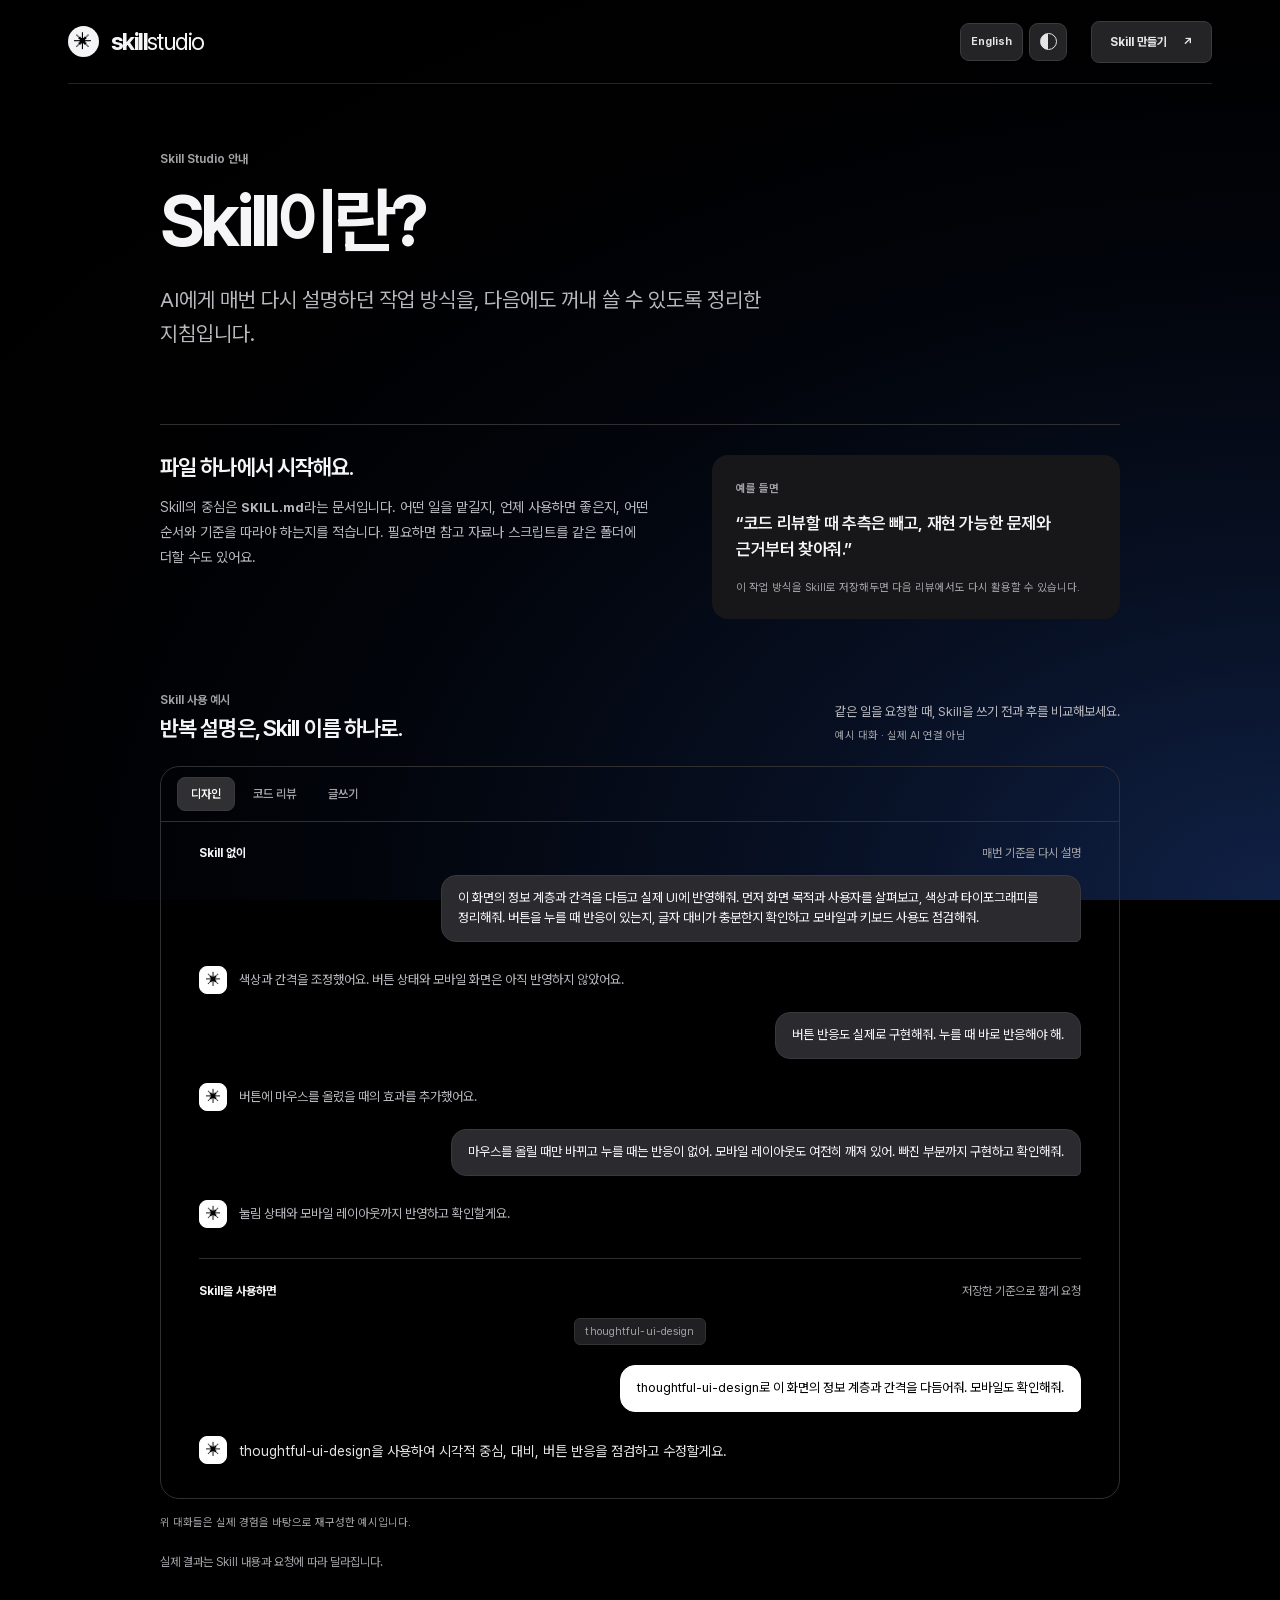
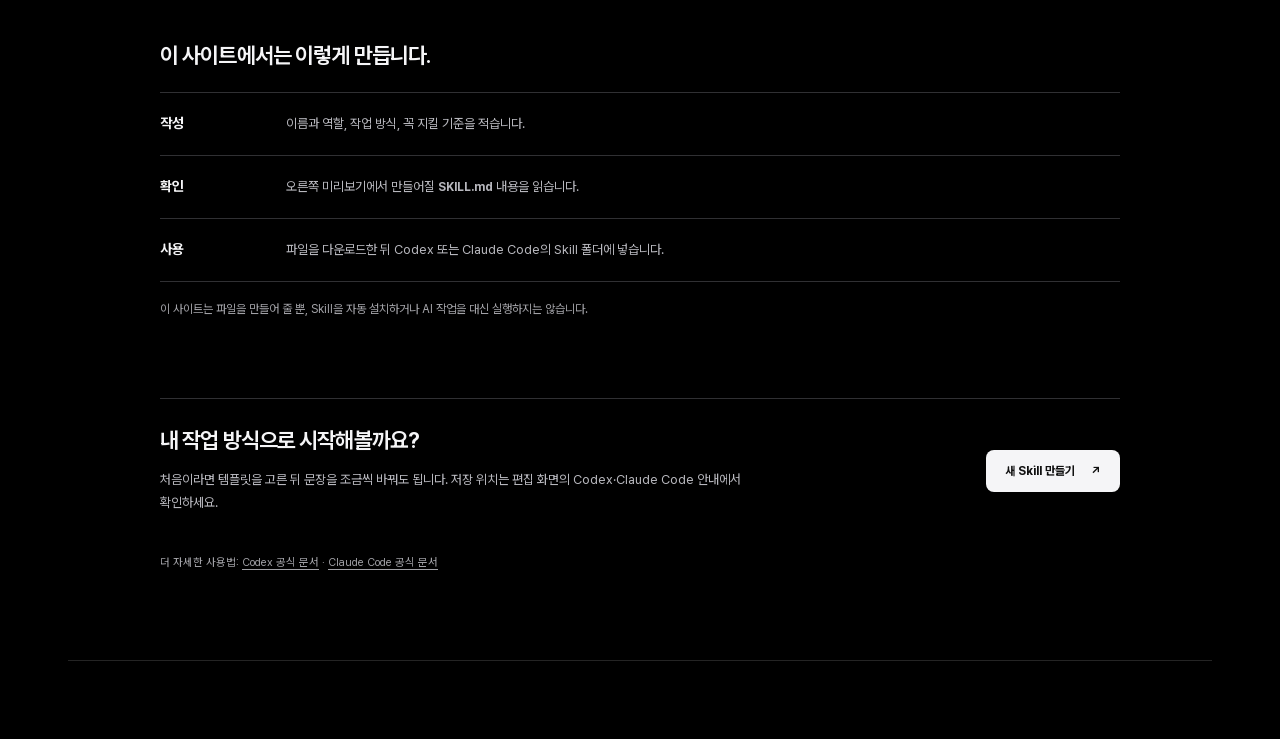
==== commit fb3ce556: "feat: unify Skill guide and refine editor welcome motion Bring the Skill definition and before-and-a" ====
--- a/about.html
+++ b/about.html
@@ -4,28 +4,27 @@
     <meta charset="UTF-8" />
     <meta name="viewport" content="width=device-width, initial-scale=1.0" />
     <meta name="referrer" content="no-referrer" />
-    <meta name="theme-color" content="#fafcff" />
+    <meta name="theme-color" content="#000000" />
     <meta name="description" content="AI Skill이 무엇인지, SKILL.md를 어떻게 만들고 사용하는지 알아보세요." />
     <script>
       try {
         const savedTheme = localStorage.getItem('skill-studio-theme');
-        document.documentElement.dataset.theme = savedTheme === 'light' || savedTheme === 'dark'
-          ? savedTheme
-          : (matchMedia('(prefers-color-scheme: dark)').matches ? 'dark' : 'light');
+        document.documentElement.dataset.theme = savedTheme === 'light' || savedTheme === 'dark' ? savedTheme : 'dark';
       } catch {
-        document.documentElement.dataset.theme = matchMedia('(prefers-color-scheme: dark)').matches ? 'dark' : 'light';
+        document.documentElement.dataset.theme = 'dark';
       }
+      document.querySelector('meta[name="theme-color"]').content = document.documentElement.dataset.theme === 'dark' ? '#000000' : '#fafcff';
     </script>
     <title>Skill이란? — Skill Studio</title>
-    <link rel="stylesheet" href="./style.css?v=en-mvp-2" />
-    <script src="./i18n.js?v=en-mvp-2" defer></script>
-    <script src="./about.js?v=en-mvp-2" defer></script>
+    <link rel="stylesheet" href="./style.css?v=en-mvp-3" />
+    <script src="./i18n.js?v=en-mvp-4" defer></script>
+    <script src="./about.js?v=en-mvp-3" defer></script>
   </head>
   <body>
     <div class="app-shell">
       <header class="topbar">
         <a class="brand" href="./index.html" aria-label="Skill Studio 처음으로"><span class="brand-mark" aria-hidden="true">✳</span><span>skill<span class="brand-light">studio</span></span></a>
-        <div class="topbar-right"><a class="language-link" data-language-link href="?lang=en" lang="en">English</a><button class="theme-toggle" type="button" id="theme-toggle" aria-label="다크 모드로 전환" title="다크 모드로 전환"><span class="theme-glyph" aria-hidden="true"></span></button><a class="button button-quiet about-top-action" href="./index.html">Skill 만들기 <span aria-hidden="true">↗</span></a></div>
+        <div class="topbar-right"><div class="header-preferences"><a class="language-link" data-language-link href="?lang=en" lang="en">English</a><button class="theme-toggle" type="button" id="theme-toggle" aria-label="다크 모드로 전환" title="다크 모드로 전환"><span class="theme-glyph" aria-hidden="true"></span></button></div><a class="button button-quiet about-top-action" href="./index.html">Skill 만들기 <span aria-hidden="true">↗</span></a></div>
       </header>
 
       <main class="about-main">
@@ -40,7 +39,57 @@
           <div class="about-example"><span>예를 들면</span><p>“코드 리뷰할 때 추측은 빼고, 재현 가능한 문제와 근거부터 찾아줘.”</p><small>이 작업 방식을 Skill로 저장해두면 다음 리뷰에서도 다시 활용할 수 있습니다.</small></div>
         </section>
 
-        <section class="about-next" aria-labelledby="benefits-link-title"><div><h2 id="benefits-link-title">Skill을 쓰면 뭐가 달라질까요?</h2><p>반복 설명을 줄이는 실제 예시 대화를 따로 살펴보세요.</p></div><a class="button button-quiet" href="./benefits.html">Skill의 장점 보기 <span aria-hidden="true">↗</span></a></section>
+        <section class="about-benefits" aria-labelledby="benefits-title">
+          <div class="about-chat-intro"><div><p class="about-overline">Skill 사용 예시</p><h2 id="benefits-title">반복 설명은, Skill 이름 하나로.</h2></div><div class="about-chat-context"><p>같은 일을 요청할 때, Skill을 쓰기 전과 후를 비교해보세요.</p><span>예시 대화 · 실제 AI 연결 아님</span></div></div>
+          <div class="about-ai-window">
+            <div class="about-ai-tabs" role="tablist" aria-label="Skill 사용 예시 선택">
+              <button class="about-ai-tab is-active" type="button" role="tab" id="example-tab-design" aria-controls="example-panel-design" aria-selected="true" data-example-tab>디자인</button>
+              <button class="about-ai-tab" type="button" role="tab" id="example-tab-review" aria-controls="example-panel-review" aria-selected="false" tabindex="-1" data-example-tab>코드 리뷰</button>
+              <button class="about-ai-tab" type="button" role="tab" id="example-tab-writing" aria-controls="example-panel-writing" aria-selected="false" tabindex="-1" data-example-tab>글쓰기</button>
+            </div>
+            <div class="about-ai-conversation" role="tabpanel" id="example-panel-design" aria-labelledby="example-tab-design" data-example-panel>
+              <p class="about-ai-before-label">Skill 없이 <span>매번 기준을 다시 설명</span></p>
+              <p class="about-ai-user about-ai-user-before">이 화면의 정보 계층과 간격을 다듬고 실제 UI에 반영해줘. 먼저 화면 목적과 사용자를 살펴보고, 색상과 타이포그래피를 정리해줘. 버튼을 누를 때 반응이 있는지, 글자 대비가 충분한지 확인하고 모바일과 키보드 사용도 점검해줘.</p>
+              <div class="about-ai-response"><span class="about-ai-response-mark" aria-hidden="true">✳</span><div><p class="about-ai-before-answer">색상과 간격을 조정했어요. 버튼 상태와 모바일 화면은 아직 반영하지 않았어요.</p></div></div>
+              <p class="about-ai-user about-ai-user-before about-ai-revision">버튼 반응도 실제로 구현해줘. 누를 때 바로 반응해야 해.</p>
+              <div class="about-ai-response"><span class="about-ai-response-mark" aria-hidden="true">✳</span><div><p class="about-ai-before-answer">버튼에 마우스를 올렸을 때의 효과를 추가했어요.</p></div></div>
+              <p class="about-ai-user about-ai-user-before about-ai-revision">마우스를 올릴 때만 바뀌고 누를 때는 반응이 없어. 모바일 레이아웃도 여전히 깨져 있어. 빠진 부분까지 구현하고 확인해줘.</p>
+              <div class="about-ai-response"><span class="about-ai-response-mark" aria-hidden="true">✳</span><div><p class="about-ai-before-answer">눌림 상태와 모바일 레이아웃까지 반영하고 확인할게요.</p></div></div>
+              <p class="about-ai-before-label about-ai-after-label">Skill을 사용하면 <span>저장한 기준으로 짧게 요청</span></p>
+              <p class="about-ai-skill-name">thoughtful-ui-design</p>
+              <p class="about-ai-user">thoughtful-ui-design로 이 화면의 정보 계층과 간격을 다듬어줘. 모바일도 확인해줘.</p>
+              <div class="about-ai-response"><span class="about-ai-response-mark" aria-hidden="true">✳</span><div><p class="about-ai-loading" hidden><span class="about-ai-pixels" aria-hidden="true"><i></i><i></i><i></i><i></i><i></i><i></i><i></i><i></i><i></i></span><span>Skill의 디자인 기준을 읽는 중</span></p><p class="about-ai-answer">thoughtful-ui-design을 사용하여 시각적 중심, 대비, 버튼 반응을 점검하고 수정할게요.</p></div></div>
+            </div>
+            <div class="about-ai-conversation" role="tabpanel" id="example-panel-review" aria-labelledby="example-tab-review" data-example-panel hidden>
+              <p class="about-ai-before-label">Skill 없이 <span>매번 기준을 다시 설명</span></p>
+              <p class="about-ai-user about-ai-user-before">이번 코드 변경을 검토해줘. 변경 목적과 영향받는 파일을 먼저 확인하고 기존 동작과 비교해줘. 문제를 찾으면 재현 조건과 코드 근거를 함께 적어줘. 확인하지 못한 추측이나 스타일 취향은 결함처럼 단정하지 말고 중요도순으로 알려줘.</p>
+              <div class="about-ai-response"><span class="about-ai-response-mark" aria-hidden="true">✳</span><div><p class="about-ai-before-answer">코드 스타일과 변수 이름부터 정리했어요.</p></div></div>
+              <p class="about-ai-user about-ai-user-before about-ai-revision">스타일보다 실제 동작의 문제를 봐줘. 기존 동작과 비교하고 코드 근거도 함께 적어줘.</p>
+              <div class="about-ai-response"><span class="about-ai-response-mark" aria-hidden="true">✳</span><div><p class="about-ai-before-answer">문제가 의심되는 부분을 찾았어요.</p></div></div>
+              <p class="about-ai-user about-ai-user-before about-ai-revision">추측만으로는 판단하기 어려워. 재현 조건을 확인하고, 확인된 문제만 중요도순으로 알려줘.</p>
+              <div class="about-ai-response"><span class="about-ai-response-mark" aria-hidden="true">✳</span><div><p class="about-ai-before-answer">재현 조건과 근거를 다시 확인해 보고할게요.</p></div></div>
+              <p class="about-ai-before-label about-ai-after-label">Skill을 사용하면 <span>저장한 기준으로 짧게 요청</span></p>
+              <p class="about-ai-skill-name">focused-code-review</p>
+              <p class="about-ai-user">focused-code-review Skill로 이번 변경을 검토해줘. 재현 가능한 문제만 알려줘.</p>
+              <div class="about-ai-response"><span class="about-ai-response-mark" aria-hidden="true">✳</span><div><p class="about-ai-loading" hidden><span class="about-ai-pixels" aria-hidden="true"><i></i><i></i><i></i><i></i><i></i><i></i><i></i><i></i><i></i></span><span>Skill의 검토 기준을 읽는 중</span></p><p class="about-ai-answer">focused-code-review를 사용하여 변경 목적과 영향받는 동작을 확인하고, 근거가 있는 문제부터 정리할게요.</p></div></div>
+            </div>
+            <div class="about-ai-conversation" role="tabpanel" id="example-panel-writing" aria-labelledby="example-tab-writing" data-example-panel hidden>
+              <p class="about-ai-before-label">Skill 없이 <span>매번 기준을 다시 설명</span></p>
+              <p class="about-ai-user about-ai-user-before">이 안내 문장을 더 쉽고 자연스럽게 바꿔줘. 글의 목적과 읽는 사람을 고려하고, 한 문단에는 한 생각만 담아줘. 내가 쓴 고유명사와 수치는 유지하고 과장하거나 근거 없는 사실은 넣지 마. 읽었을 때 어색한 표현도 고쳐줘.</p>
+              <div class="about-ai-response"><span class="about-ai-response-mark" aria-hidden="true">✳</span><div><p class="about-ai-before-answer">더 눈에 띄도록 효과를 과장한 문장으로 바꿨어요.</p></div></div>
+              <p class="about-ai-user about-ai-user-before about-ai-revision">과장하지 말라고 했어. 근거 없는 표현은 빼고 원래 뜻을 살려줘.</p>
+              <div class="about-ai-response"><span class="about-ai-response-mark" aria-hidden="true">✳</span><div><p class="about-ai-before-answer">표현을 줄이면서 제품 이름도 더 쉬운 말로 바꿨어요.</p></div></div>
+              <p class="about-ai-user about-ai-user-before about-ai-revision">고유명사는 그대로 둬야 해. 이름과 수치를 복원하고, 한 문단에 한 생각만 남겨줘.</p>
+              <div class="about-ai-response"><span class="about-ai-response-mark" aria-hidden="true">✳</span><div><p class="about-ai-before-answer">이름과 수치를 복원하고 문단을 다시 나눌게요.</p></div></div>
+              <p class="about-ai-before-label about-ai-after-label">Skill을 사용하면 <span>저장한 기준으로 짧게 요청</span></p>
+              <p class="about-ai-skill-name">clear-korean-writing</p>
+              <p class="about-ai-user">clear-korean-writing Skill로 이 안내 문장을 더 쉽고 자연스럽게 바꿔줘.</p>
+              <div class="about-ai-response"><span class="about-ai-response-mark" aria-hidden="true">✳</span><div><p class="about-ai-loading" hidden><span class="about-ai-pixels" aria-hidden="true"><i></i><i></i><i></i><i></i><i></i><i></i><i></i><i></i><i></i></span><span>Skill의 글쓰기 기준을 읽는 중</span></p><p class="about-ai-answer">clear-korean-writing을 사용하여 독자와 목적을 먼저 확인하고, 뜻은 유지하면서 읽기 쉽게 다듬을게요.</p></div></div>
+            </div>
+          </div>
+          <p class="about-ai-caption">위 대화들은 실제 경험을 바탕으로 재구성한 예시입니다.</p>
+          <p class="about-benefits-note">실제 결과는 Skill 내용과 요청에 따라 달라집니다.</p>
+        </section>
 
         <section class="about-steps" aria-labelledby="steps-title">
           <h2 id="steps-title">이 사이트에서는 이렇게 만듭니다.</h2>
--- a/style.css
+++ b/style.css
@@ -244,12 +244,13 @@
 
 /* Platform help is part of the work area, not a promotional card. */
 .platform-guide { padding: 23px 4px 8px; color: inherit; }
-.language-link { flex: none; padding: 8px 2px; color: #6e6e73; font-size: 12px; font-weight: 650; text-decoration: underline; text-underline-offset: 4px; transition: color .15s ease, opacity .15s ease; }
-.language-link:hover { color: #1d1d1f; }
-.language-link:active { opacity: .65; }
-:root[data-theme="dark"] .language-link { color: #a1a1a6; }
-:root[data-theme="dark"] .language-link:hover { color: #fff; }
-@media (max-width: 620px) { .topbar-right { gap: 12px; } .language-link { font-size: 11px; } }
+.header-preferences { display: inline-flex; align-items: center; gap: 6px; flex: none; }
+.language-link { display: inline-flex; align-items: center; justify-content: center; flex: none; min-width: 58px; height: 38px; padding: 0 10px; border: 1px solid #d8d8dc; border-radius: 9px; background: #fff; color: #1d1d1f; font-size: 11px; font-weight: 650; text-decoration: none; transition: color .18s ease, background .18s ease, border-color .18s ease, transform .18s ease; }
+.language-link:hover { background: #ededf0; border-color: #c7c7cc; }
+.language-link:active { transform: scale(.96); }
+:root[data-theme="dark"] .language-link { color: #e5e5e7; background: #242426; border-color: #3b3b3d; }
+:root[data-theme="dark"] .language-link:hover { color: #fff; background: #303033; border-color: #626266; }
+@media (max-width: 620px) { .topbar-right { gap: 12px; } .header-preferences { gap: 5px; } .language-link { min-width: 52px; height: 35px; padding: 0 8px; font-size: 10px; } }
 .platform-guide.guide-motion-ready { transition: opacity 600ms ease-out, transform 700ms cubic-bezier(.18,.72,.2,1); }
 .platform-guide.guide-motion-ready:not(.is-revealed) { opacity: 0; transform: translateY(12px); }
 .guide-heading h2 { margin: 0; font-size: 17px; font-weight: 650; letter-spacing: -.035em; line-height: 1.15; }
@@ -316,8 +317,8 @@
 .intro-guide-link:hover { color: #1c1c1e; }
 .intro-guide-link:active { transform: scale(.975); }
 .about-main { max-width: 960px; margin: 0 auto; padding: 68px 0 88px; }
-.about-motion-ready .page-reveal { transition: opacity 600ms ease-out, transform 700ms cubic-bezier(.18,.72,.2,1); }
-.about-motion-ready .page-reveal:not(.is-revealed) { opacity: 0; transform: translateY(12px); }
+.about-motion-ready .page-reveal, .editor-motion-ready .page-reveal { transition: opacity 600ms ease-out, transform 700ms cubic-bezier(.18,.72,.2,1); }
+.about-motion-ready .page-reveal:not(.is-revealed), .editor-motion-ready .page-reveal:not(.is-revealed) { opacity: 0; transform: translateY(12px); }
 .about-overline { margin: 0 0 16px; color: #6e6e73; font-size: 12px; font-weight: 650; }
 .about-intro h1 { margin: 0; font-size: clamp(46px, 6vw, 72px); line-height: 1.08; letter-spacing: -.065em; font-weight: 680; }
 .about-lead { max-width: 650px; margin: 23px 0 0; color: #55555c; font-size: clamp(17px, 2vw, 21px); line-height: 1.65; word-break: keep-all; }
@@ -453,18 +454,32 @@
 :root[data-theme="dark"] .builder input:focus,
 :root[data-theme="dark"] .builder textarea:focus { border-color: #b6b6ba; box-shadow: 0 0 0 3px rgba(255,255,255,.11); }
 
-/* Builder sequence and a quiet confirmation when the generated file changes. */
-@keyframes studio-arrive { from { opacity: 0; transform: translateY(12px); } to { opacity: 1; transform: translateY(0); } }
+/* Tile's separate travel and illumination beats, recolored for Skill Studio. */
+:root.editor-page[data-theme="dark"] { background-color: #000; background-image: none; }
+:root.editor-page[data-theme="light"] { background-color: #fafcff; background-image: none; }
+.editor-motion-ready .app-shell { position: relative; z-index: 1; }
+.editor-startup-spotlight {
+  position: fixed;
+  inset: 0;
+  z-index: 0;
+  pointer-events: none;
+  background: radial-gradient(circle at bottom right, rgba(26, 53, 112, .62) 0%, rgba(19, 42, 92, .38) 30%, transparent 70%);
+  transform-origin: 100% 100%;
+  animation: editor-spotlight-rise 2.8s cubic-bezier(.22,.61,.36,1) 250ms both,
+             editor-spotlight-illuminate 2.8s cubic-bezier(.4,0,.2,1) 250ms both;
+}
+:root[data-theme="light"] .editor-startup-spotlight {
+  background: radial-gradient(circle at bottom right, rgba(88, 130, 228, .12) 0%, rgba(88, 130, 228, .05) 35%, transparent 70%);
+}
+@keyframes editor-spotlight-rise { from { transform: translate3d(0, 20vh, 0); } to { transform: translate3d(0, 0, 0); } }
+@keyframes editor-spotlight-illuminate { from { opacity: 0; } to { opacity: 1; } }
 @keyframes preview-refresh { 0% { opacity: .62; transform: translateY(3px); } 100% { opacity: 1; transform: translateY(0); } }
-.topbar > * { animation: studio-arrive 480ms cubic-bezier(.2,.75,.25,1) both; }
-.intro { animation: studio-arrive 560ms cubic-bezier(.2,.75,.25,1) 55ms both; }
-.workspace > :first-child { animation: studio-arrive 620ms cubic-bezier(.2,.75,.25,1) 100ms both; }
-.workspace > :last-child { animation: studio-arrive 620ms cubic-bezier(.2,.75,.25,1) 175ms both; }
 .code-preview.is-updating { animation: preview-refresh 260ms ease-out both; }
 .quality-list li::before { transition: color 180ms ease, transform 220ms cubic-bezier(.2,.75,.25,1); }
 .quality-list li.is-complete::before { transform: scale(1.08); }
 @media (prefers-reduced-motion: reduce) {
-  .topbar > *, .intro, .workspace > :first-child, .workspace > :last-child { animation: studio-fade .15s ease-out both; }
+  .editor-startup-spotlight { animation: studio-fade .15s ease-out both; }
+  .editor-motion-ready .page-reveal, .editor-motion-ready .page-reveal:not(.is-revealed) { opacity: 1; transform: none; transition: opacity .15s ease-out; animation: studio-fade .15s ease-out both; }
   .code-preview.is-updating { animation: studio-fade .15s ease-out both; }
   .quality-list li::before { transition: opacity .15s ease; transform: none; }
   @keyframes studio-fade { from { opacity: .6; } to { opacity: 1; } }
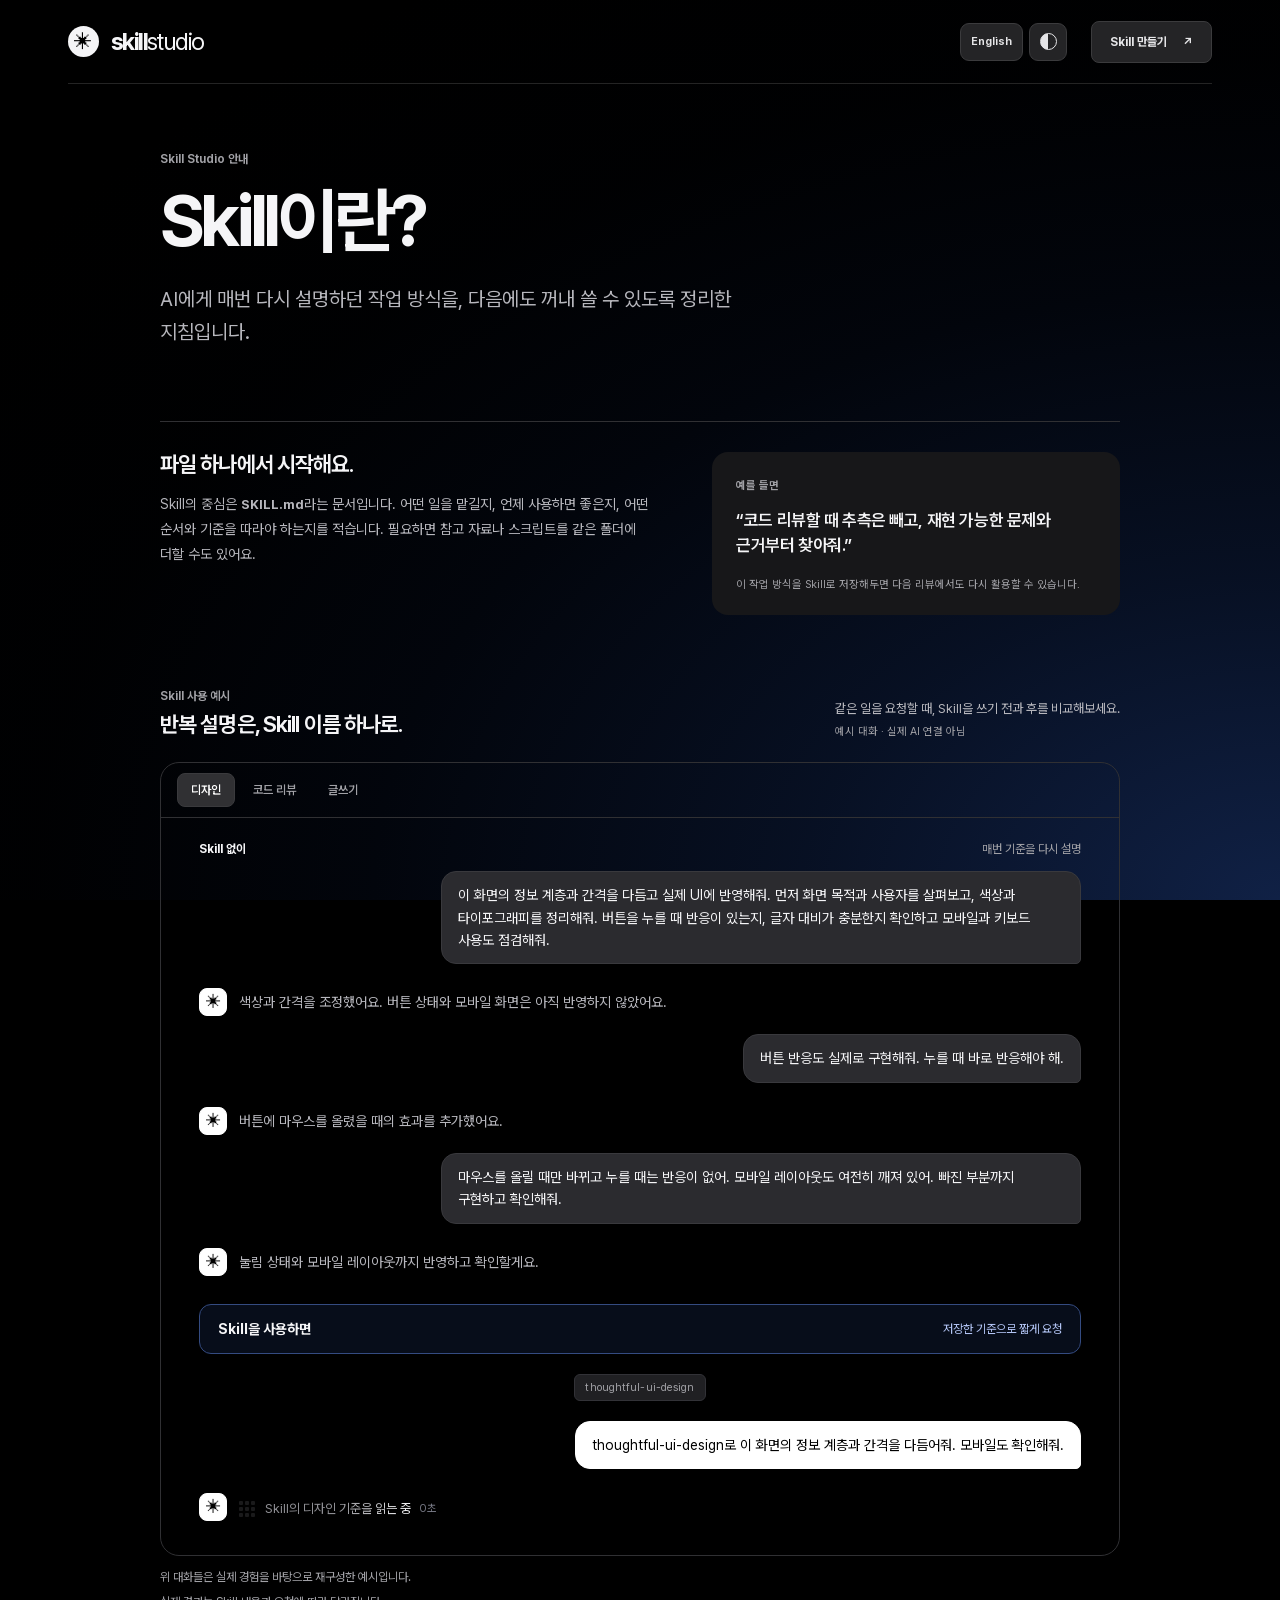
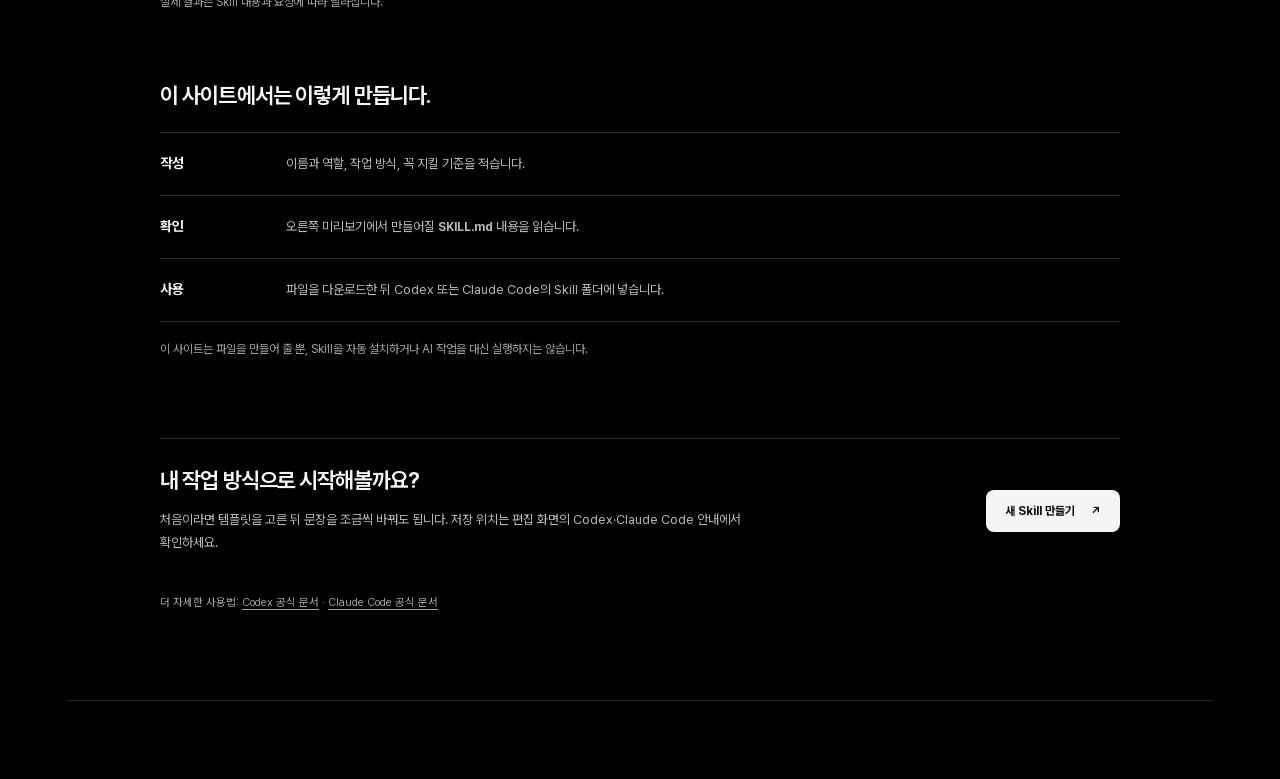
==== commit 66011128: "Refine Skill guide chat motion and accessibility Start example playback when visible, stream localiz" ====
--- a/about.html
+++ b/about.html
@@ -16,18 +16,19 @@
       document.querySelector('meta[name="theme-color"]').content = document.documentElement.dataset.theme === 'dark' ? '#000000' : '#fafcff';
     </script>
     <title>Skill이란? — Skill Studio</title>
-    <link rel="stylesheet" href="./style.css?v=en-mvp-3" />
-    <script src="./i18n.js?v=en-mvp-4" defer></script>
-    <script src="./about.js?v=en-mvp-3" defer></script>
+    <link rel="stylesheet" href="./style.css?v=guide-glow-2" />
+    <script src="./i18n.js?v=guide-a11y-1" defer></script>
+    <script src="./about.js?v=guide-timer-3" defer></script>
   </head>
-  <body>
+  <body class="about-page">
+    <a class="about-skip-link" href="#about-content">본문으로 건너뛰기</a>
     <div class="app-shell">
       <header class="topbar">
         <a class="brand" href="./index.html" aria-label="Skill Studio 처음으로"><span class="brand-mark" aria-hidden="true">✳</span><span>skill<span class="brand-light">studio</span></span></a>
         <div class="topbar-right"><div class="header-preferences"><a class="language-link" data-language-link href="?lang=en" lang="en">English</a><button class="theme-toggle" type="button" id="theme-toggle" aria-label="다크 모드로 전환" title="다크 모드로 전환"><span class="theme-glyph" aria-hidden="true"></span></button></div><a class="button button-quiet about-top-action" href="./index.html">Skill 만들기 <span aria-hidden="true">↗</span></a></div>
       </header>
 
-      <main class="about-main">
+      <main class="about-main" id="about-content" tabindex="-1">
         <header class="about-intro">
           <p class="about-overline">Skill Studio 안내</p>
           <h1>Skill이란?</h1>
@@ -47,7 +48,7 @@
               <button class="about-ai-tab" type="button" role="tab" id="example-tab-review" aria-controls="example-panel-review" aria-selected="false" tabindex="-1" data-example-tab>코드 리뷰</button>
               <button class="about-ai-tab" type="button" role="tab" id="example-tab-writing" aria-controls="example-panel-writing" aria-selected="false" tabindex="-1" data-example-tab>글쓰기</button>
             </div>
-            <div class="about-ai-conversation" role="tabpanel" id="example-panel-design" aria-labelledby="example-tab-design" data-example-panel>
+            <div class="about-ai-conversation" role="tabpanel" id="example-panel-design" aria-labelledby="example-tab-design" tabindex="0" data-example-panel>
               <p class="about-ai-before-label">Skill 없이 <span>매번 기준을 다시 설명</span></p>
               <p class="about-ai-user about-ai-user-before">이 화면의 정보 계층과 간격을 다듬고 실제 UI에 반영해줘. 먼저 화면 목적과 사용자를 살펴보고, 색상과 타이포그래피를 정리해줘. 버튼을 누를 때 반응이 있는지, 글자 대비가 충분한지 확인하고 모바일과 키보드 사용도 점검해줘.</p>
               <div class="about-ai-response"><span class="about-ai-response-mark" aria-hidden="true">✳</span><div><p class="about-ai-before-answer">색상과 간격을 조정했어요. 버튼 상태와 모바일 화면은 아직 반영하지 않았어요.</p></div></div>
@@ -60,7 +61,7 @@
               <p class="about-ai-user">thoughtful-ui-design로 이 화면의 정보 계층과 간격을 다듬어줘. 모바일도 확인해줘.</p>
               <div class="about-ai-response"><span class="about-ai-response-mark" aria-hidden="true">✳</span><div><p class="about-ai-loading" hidden><span class="about-ai-pixels" aria-hidden="true"><i></i><i></i><i></i><i></i><i></i><i></i><i></i><i></i><i></i></span><span>Skill의 디자인 기준을 읽는 중</span></p><p class="about-ai-answer">thoughtful-ui-design을 사용하여 시각적 중심, 대비, 버튼 반응을 점검하고 수정할게요.</p></div></div>
             </div>
-            <div class="about-ai-conversation" role="tabpanel" id="example-panel-review" aria-labelledby="example-tab-review" data-example-panel hidden>
+            <div class="about-ai-conversation" role="tabpanel" id="example-panel-review" aria-labelledby="example-tab-review" tabindex="0" data-example-panel hidden>
               <p class="about-ai-before-label">Skill 없이 <span>매번 기준을 다시 설명</span></p>
               <p class="about-ai-user about-ai-user-before">이번 코드 변경을 검토해줘. 변경 목적과 영향받는 파일을 먼저 확인하고 기존 동작과 비교해줘. 문제를 찾으면 재현 조건과 코드 근거를 함께 적어줘. 확인하지 못한 추측이나 스타일 취향은 결함처럼 단정하지 말고 중요도순으로 알려줘.</p>
               <div class="about-ai-response"><span class="about-ai-response-mark" aria-hidden="true">✳</span><div><p class="about-ai-before-answer">코드 스타일과 변수 이름부터 정리했어요.</p></div></div>
@@ -73,7 +74,7 @@
               <p class="about-ai-user">focused-code-review Skill로 이번 변경을 검토해줘. 재현 가능한 문제만 알려줘.</p>
               <div class="about-ai-response"><span class="about-ai-response-mark" aria-hidden="true">✳</span><div><p class="about-ai-loading" hidden><span class="about-ai-pixels" aria-hidden="true"><i></i><i></i><i></i><i></i><i></i><i></i><i></i><i></i><i></i></span><span>Skill의 검토 기준을 읽는 중</span></p><p class="about-ai-answer">focused-code-review를 사용하여 변경 목적과 영향받는 동작을 확인하고, 근거가 있는 문제부터 정리할게요.</p></div></div>
             </div>
-            <div class="about-ai-conversation" role="tabpanel" id="example-panel-writing" aria-labelledby="example-tab-writing" data-example-panel hidden>
+            <div class="about-ai-conversation" role="tabpanel" id="example-panel-writing" aria-labelledby="example-tab-writing" tabindex="0" data-example-panel hidden>
               <p class="about-ai-before-label">Skill 없이 <span>매번 기준을 다시 설명</span></p>
               <p class="about-ai-user about-ai-user-before">이 안내 문장을 더 쉽고 자연스럽게 바꿔줘. 글의 목적과 읽는 사람을 고려하고, 한 문단에는 한 생각만 담아줘. 내가 쓴 고유명사와 수치는 유지하고 과장하거나 근거 없는 사실은 넣지 마. 읽었을 때 어색한 표현도 고쳐줘.</p>
               <div class="about-ai-response"><span class="about-ai-response-mark" aria-hidden="true">✳</span><div><p class="about-ai-before-answer">더 눈에 띄도록 효과를 과장한 문장으로 바꿨어요.</p></div></div>
--- a/style.css
+++ b/style.css
@@ -317,11 +317,15 @@
 .intro-guide-link:hover { color: #1c1c1e; }
 .intro-guide-link:active { transform: scale(.975); }
 .about-main { max-width: 960px; margin: 0 auto; padding: 68px 0 88px; }
+.about-skip-link { position: fixed; z-index: 100; top: 12px; left: 12px; padding: 10px 14px; border-radius: 9px; background: #fff; color: #1d1d1f; font-size: 14px; font-weight: 700; transform: translateY(-160%); }
+.about-skip-link:focus-visible { transform: translateY(0); outline: 2px solid #2754ed; outline-offset: 2px; }
+.about-page a:focus-visible, .about-page button:focus-visible, .about-page [tabindex="0"]:focus-visible { outline: 2px solid #2754ed; outline-offset: 3px; }
+:root[data-theme="dark"] .about-page a:focus-visible, :root[data-theme="dark"] .about-page button:focus-visible, :root[data-theme="dark"] .about-page [tabindex="0"]:focus-visible { outline-color: #a9c4ff; }
 .about-motion-ready .page-reveal, .editor-motion-ready .page-reveal { transition: opacity 600ms ease-out, transform 700ms cubic-bezier(.18,.72,.2,1); }
 .about-motion-ready .page-reveal:not(.is-revealed), .editor-motion-ready .page-reveal:not(.is-revealed) { opacity: 0; transform: translateY(12px); }
 .about-overline { margin: 0 0 16px; color: #6e6e73; font-size: 12px; font-weight: 650; }
 .about-intro h1 { margin: 0; font-size: clamp(46px, 6vw, 72px); line-height: 1.08; letter-spacing: -.065em; font-weight: 680; }
-.about-lead { max-width: 650px; margin: 23px 0 0; color: #55555c; font-size: clamp(17px, 2vw, 21px); line-height: 1.65; word-break: keep-all; }
+.about-lead { max-width: 650px; margin: 23px 0 0; color: #55555c; font-size: clamp(16px, 1.9vw, 20px); line-height: 1.65; word-break: keep-all; }
 .about-definition { display: grid; grid-template-columns: minmax(0, 1.1fr) minmax(0, .9fr); gap: 54px; align-items: start; margin-top: 72px; padding-top: 30px; border-top: 1px solid #d8d8dc; }
 .about-main h2 { margin: 0; font-size: 22px; line-height: 1.18; letter-spacing: -.04em; font-weight: 650; }
 .about-definition p, .about-next p { margin: 14px 0 0; color: #626268; font-size: 14px; line-height: 1.8; word-break: keep-all; }
@@ -353,27 +357,39 @@
 .about-ai-window.chat-motion-ready .about-ai-response.chat-reveal:not(.is-revealed) .about-ai-response-mark { transform: scale(.8) rotate(-12deg); }
 .about-ai-before-label { display: flex; justify-content: space-between; gap: 12px; margin: 0 0 15px; color: #30323b; font-size: 12px; font-weight: 700; }
 .about-ai-before-label span { color: #777984; font-weight: 400; }
-.about-ai-after-label { margin: 30px 0 20px; padding-top: 25px; border-top: 1px solid #e5e5e9; }
-.about-ai-before-answer { margin: 0; color: #626268; font-size: 13px; line-height: 1.7; word-break: keep-all; }
+.about-ai-after-label { align-items: center; margin: 28px 0 20px; padding: 16px 18px; border: 1px solid #cbd7fc; border-radius: 12px; background: rgba(39,84,237,.07); color: #244aca; font-size: 14px; }
+.about-ai-after-label span { color: #5368a7; font-size: 12px; }
+.about-ai-before-answer { margin: 0; color: #626268; font-size: 14px; line-height: 1.7; word-break: keep-all; }
 .about-ai-skill-name { width: fit-content; margin: 0 auto 20px; padding: 6px 10px; border: 1px solid #e8e9ee; border-radius: 6px; color: #7c7e89; background: #f8f8fa; font-size: 11px; letter-spacing: .01em; }
-.about-ai-user { max-width: min(78%, 590px); width: fit-content; margin: 0 0 24px auto; padding: 12px 16px; border: 1px solid #e5e5e9; border-radius: 15px 15px 5px 15px; background: #f2f2f4; color: #282a32; font-size: 13px; line-height: 1.6; word-break: keep-all; }
+.about-ai-user { max-width: min(78%, 590px); width: fit-content; margin: 0 0 24px auto; padding: 12px 16px; border: 1px solid #e5e5e9; border-radius: 15px 15px 5px 15px; background: #f2f2f4; color: #282a32; font-size: 14px; line-height: 1.6; word-break: keep-all; }
 .about-ai-user-before { max-width: min(90%, 640px); }
 .about-ai-revision { margin-top: 18px; }
 .about-ai-response { display: flex; align-items: flex-start; gap: 12px; max-width: 680px; }
 .about-ai-response-mark { display: grid; place-items: center; flex: none; width: 28px; height: 28px; border: 1px solid #e8e9ed; border-radius: 8px; color: #4a4d58; font-size: 15px; }
 .about-ai-response > div { min-width: 0; padding-top: 3px; }
 .about-ai-answer { margin: 0; color: #30323b; font-size: 14px; line-height: 1.75; word-break: keep-all; animation: about-ai-arrive .3s both ease-out; }
-.about-ai-loading { display: flex; align-items: center; gap: 10px; margin: 3px 0 0; color: #777985; font-size: 12px; line-height: 1.5; }
-.about-ai-loading > span:last-child { background: linear-gradient(90deg, #868893 25%, #30323b 50%, #868893 75%); background-size: 200% 100%; background-clip: text; -webkit-background-clip: text; color: transparent; animation: about-ai-shimmer 1.4s linear infinite; }
+.about-ai-answer.is-streaming { white-space: pre-wrap; }
+.about-ai-stream-word { display: inline; animation: about-ai-stream-in .32s ease-out both; }
+@keyframes about-ai-stream-in { from { opacity: 0; filter: blur(2px); } to { opacity: 1; filter: blur(0); } }
+.about-ai-answer.is-illuminating { background-image: linear-gradient(105deg, #30323b 28%, #5d76d9 42%, #2754ed 50%, #5d76d9 58%, #30323b 72%); background-size: 200% 100%; background-clip: text; -webkit-background-clip: text; color: transparent; animation: about-ai-answer-glow 2.3s ease-in-out 2 both; }
+.about-ai-loading { display: flex; align-items: center; gap: 10px; margin: 3px 0 0; color: #777985; font-size: 13px; line-height: 1.5; }
+.about-ai-loading > span:nth-child(2) { background: linear-gradient(90deg, #868893 25%, #30323b 50%, #868893 75%); background-size: 200% 100%; background-clip: text; -webkit-background-clip: text; color: transparent; animation: about-ai-shimmer 1.4s linear infinite; }
+.about-ai-elapsed { display: inline-flex; align-items: baseline; flex: none; gap: 0; margin-left: -2px; color: #777985; font-size: 11px; font-variant-numeric: tabular-nums; white-space: nowrap; }
+.about-ai-elapsed-window { position: relative; display: inline-block; overflow: hidden; line-height: 1.2; vertical-align: bottom; }
+.about-ai-elapsed-sizer { display: block; height: 1.2em; line-height: 1.2; visibility: hidden; }
+.about-ai-elapsed-value { position: absolute; inset: 0; display: block; text-align: right; line-height: 1.2; transition: transform 520ms cubic-bezier(.2,.75,.25,1), opacity 520ms ease; }
+.about-ai-elapsed-value.is-entering { transform: translateY(100%); opacity: 0; }
+.about-ai-elapsed-value.is-leaving { transform: translateY(-100%); opacity: 0; }
 .about-ai-pixels { display: grid; grid-template-columns: repeat(3, 4px); gap: 2px; flex: none; }
 .about-ai-pixels i { display: block; width: 4px; height: 4px; border-radius: 1px; background: currentColor; opacity: .16; animation: about-ai-pixel 650ms ease-in-out infinite; }
 .about-ai-pixels i:nth-child(2), .about-ai-pixels i:nth-child(4), .about-ai-pixels i:nth-child(6), .about-ai-pixels i:nth-child(8) { animation-delay: 90ms; }
 .about-ai-pixels i:nth-child(1), .about-ai-pixels i:nth-child(3), .about-ai-pixels i:nth-child(7), .about-ai-pixels i:nth-child(9) { animation-delay: 180ms; }
-.about-ai-caption { margin: 16px 0 0; color: #777984; font-size: 11px; line-height: 1.5; }
+.about-ai-caption { margin: 12px 0 0; color: #777984; font-size: 12px; line-height: 1.5; }
 @keyframes about-ai-pixel { 0%, 100% { opacity: .16; } 45% { opacity: 1; } }
 @keyframes about-ai-shimmer { to { background-position-x: -200%; } }
+@keyframes about-ai-answer-glow { from { background-position: 100% 0; } to { background-position: 0 0; } }
 @keyframes about-ai-arrive { from { opacity: 0; transform: translateY(5px); } to { opacity: 1; transform: translateY(0); } }
-.about-benefits-note { margin: 22px 0 0; color: #6e6e73; font-size: 12px; line-height: 1.65; word-break: keep-all; }
+.about-benefits-note { margin: 7px 0 0; color: #6e6e73; font-size: 12px; line-height: 1.65; word-break: keep-all; }
 .about-steps { margin-top: 70px; }
 .about-step-list { display: grid; gap: 0; margin-top: 23px; border-top: 1px solid #d8d8dc; }
 .about-step { display: grid; grid-template-columns: 110px 1fr; gap: 16px; align-items: baseline; padding: 20px 0; border-bottom: 1px solid #d8d8dc; }
@@ -410,11 +426,13 @@
 :root[data-theme="dark"] .about-ai-before-label { color: #f5f5f7; }
 :root[data-theme="dark"] .about-ai-before-label span { color: #a1a1a6; }
 :root[data-theme="dark"] .about-ai-before-answer { color: #b7b7bd; }
-:root[data-theme="dark"] .about-ai-after-label { border-color: #303033; }
+:root[data-theme="dark"] .about-ai-after-label { border-color: #344b81; background: rgba(55,94,183,.14); color: #f5f5f7; }
+:root[data-theme="dark"] .about-ai-after-label span { color: #b2c4f4; }
 :root[data-theme="dark"] .about-ai-response-mark { border-color: #fff; background: #fff; color: #000; }
 :root[data-theme="dark"] .about-ai-answer { color: #e5e5e7; }
+:root[data-theme="dark"] .about-ai-answer.is-illuminating { background-image: linear-gradient(105deg, #e5e5e7 28%, #82aaff 42%, #fff 50%, #82aaff 58%, #e5e5e7 72%); color: transparent; }
 :root[data-theme="dark"] .about-ai-loading { color: #a1a1a6; }
-:root[data-theme="dark"] .about-ai-loading > span:last-child { background-image: linear-gradient(90deg, #8e8e93 25%, #f5f5f7 50%, #8e8e93 75%); }
+:root[data-theme="dark"] .about-ai-loading > span:nth-child(2) { background-image: linear-gradient(90deg, #8e8e93 25%, #f5f5f7 50%, #8e8e93 75%); }
 :root[data-theme="dark"] .about-benefits-note { color: #a1a1a6; }
 :root[data-theme="dark"] .about-definition, :root[data-theme="dark"] .about-step-list, :root[data-theme="dark"] .about-step, :root[data-theme="dark"] .about-next { border-color: #303033; }
 :root[data-theme="dark"] .about-example { background: #171719; box-shadow: none; }
@@ -422,8 +440,11 @@
 :root[data-theme="dark"] .about-example p { color: #f5f5f7; }
 @media (max-width: 720px) { .about-main { padding: 42px 0 70px; } .about-definition { grid-template-columns: 1fr; gap: 22px; margin-top: 50px; } .about-benefits { margin-top: 54px; } .about-steps { margin-top: 52px; } .about-next { align-items: flex-start; flex-direction: column; margin-top: 58px; } }
 @media (max-width: 520px) { .about-chat-intro { align-items: flex-start; flex-direction: column; gap: 9px; } .about-ai-tabs { padding-inline: 10px; } .about-ai-tab { padding-inline: 10px; } .about-ai-conversation { min-height: 315px; padding-inline: 17px; } .about-ai-user { max-width: 95%; } .about-ai-user-before { max-width: 100%; } }
-@media (prefers-reduced-motion: reduce) { .about-ai-pixels i, .about-ai-loading > span:last-child { animation: none; } .about-ai-answer { animation: about-ai-fade .15s both ease-out; } .about-motion-ready .page-reveal:not(.is-revealed), .about-ai-window.chat-motion-ready .chat-reveal:not(.is-revealed) { opacity: 1; } .about-motion-ready .page-reveal, .about-motion-ready .page-reveal:not(.is-revealed) { transition: opacity .15s ease-out; transform: none; } .about-ai-window.chat-motion-ready .about-ai-user.chat-reveal, .about-ai-window.chat-motion-ready .about-ai-response.chat-reveal, .about-ai-window.chat-motion-ready .about-ai-user.chat-reveal:not(.is-revealed), .about-ai-window.chat-motion-ready .about-ai-response.chat-reveal:not(.is-revealed) { transition: opacity .15s ease-out; transform: none; } .about-ai-window.chat-motion-ready .about-ai-response.chat-reveal .about-ai-response-mark, .about-ai-window.chat-motion-ready .about-ai-response.chat-reveal:not(.is-revealed) .about-ai-response-mark { transition: none; transform: none; } @keyframes about-ai-fade { from { opacity: 0; } to { opacity: 1; } } }
+@media (prefers-reduced-motion: reduce) { .about-ai-pixels i, .about-ai-loading > span:nth-child(2) { animation: none; } .about-ai-elapsed-value { transition: opacity .15s ease; } .about-ai-answer { animation: about-ai-fade .15s both ease-out; } .about-motion-ready .page-reveal:not(.is-revealed), .about-ai-window.chat-motion-ready .chat-reveal:not(.is-revealed) { opacity: 1; } .about-motion-ready .page-reveal, .about-motion-ready .page-reveal:not(.is-revealed) { transition: opacity .15s ease-out; transform: none; } .about-ai-window.chat-motion-ready .about-ai-user.chat-reveal, .about-ai-window.chat-motion-ready .about-ai-response.chat-reveal, .about-ai-window.chat-motion-ready .about-ai-user.chat-reveal:not(.is-revealed), .about-ai-window.chat-motion-ready .about-ai-response.chat-reveal:not(.is-revealed) { transition: opacity .15s ease-out; transform: none; } .about-ai-window.chat-motion-ready .about-ai-response.chat-reveal .about-ai-response-mark, .about-ai-window.chat-motion-ready .about-ai-response.chat-reveal:not(.is-revealed) .about-ai-response-mark { transition: none; transform: none; } @keyframes about-ai-fade { from { opacity: 0; } to { opacity: 1; } } }
 @media (max-width: 620px) { .editor-title-row { gap: 8px 10px; } .editor-title-row .intro-guide-link { min-height: 34px; font-size: 13px; } .about-main h2 { font-size: 20px; } .about-lead { margin-top: 18px; } .about-step { grid-template-columns: 72px 1fr; gap: 10px; } .about-top-action { min-height: 35px; padding: 0 12px; font-size: 11px; } }
+@media (max-width: 520px) { .about-ai-after-label { align-items: flex-start; flex-direction: column; gap: 4px; } }
+@media (prefers-reduced-motion: reduce) { .about-skip-link { transition: none; } .about-ai-answer.is-illuminating { background: none; color: #30323b; animation: about-ai-fade .15s ease-out both; } :root[data-theme="dark"] .about-ai-answer.is-illuminating { background: none; color: #e5e5e7; } }
+@media (prefers-reduced-motion: reduce) { .about-ai-stream-word { animation: none; } }
 @media (prefers-reduced-motion: reduce) { .intro-guide-link { transition: opacity .15s ease; } }
 .builder .field-help { margin-top: 9px; font-size: 12px; }
 .builder .field-heading .field-help { margin: 0; }
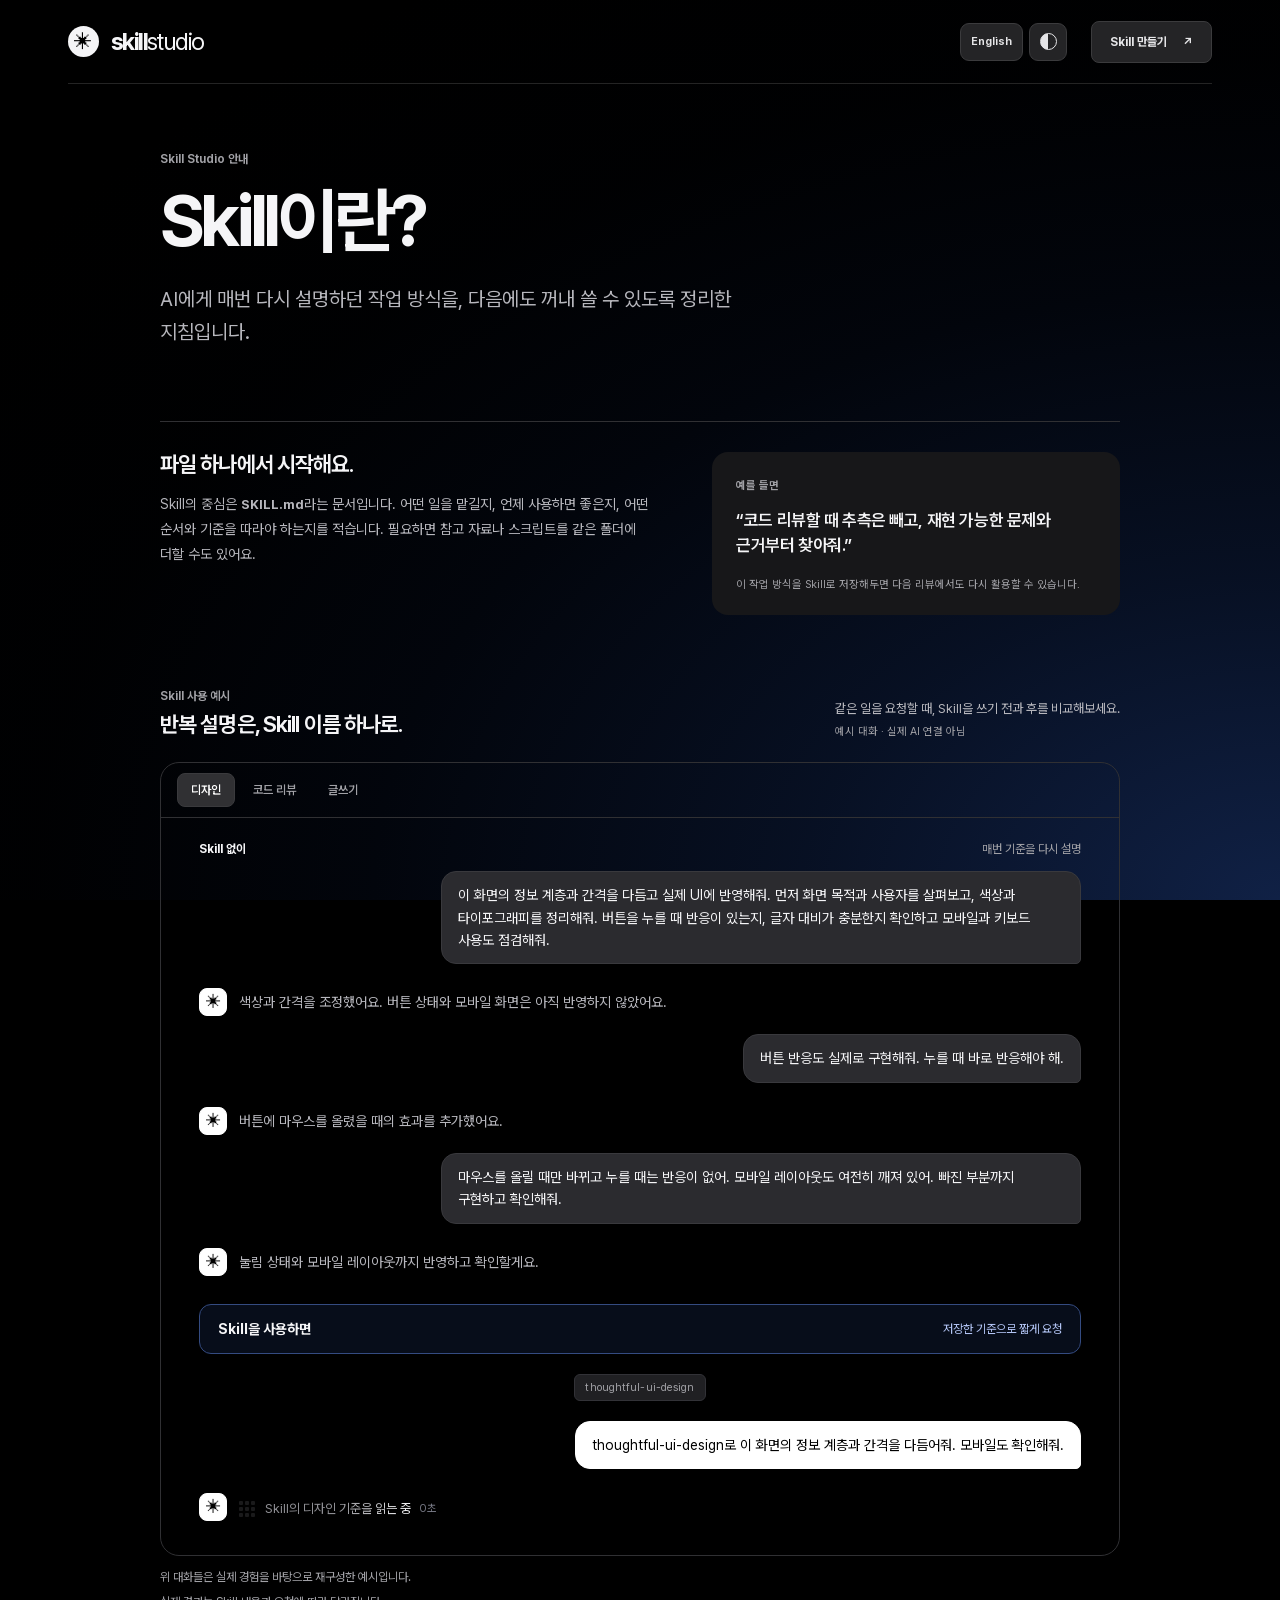
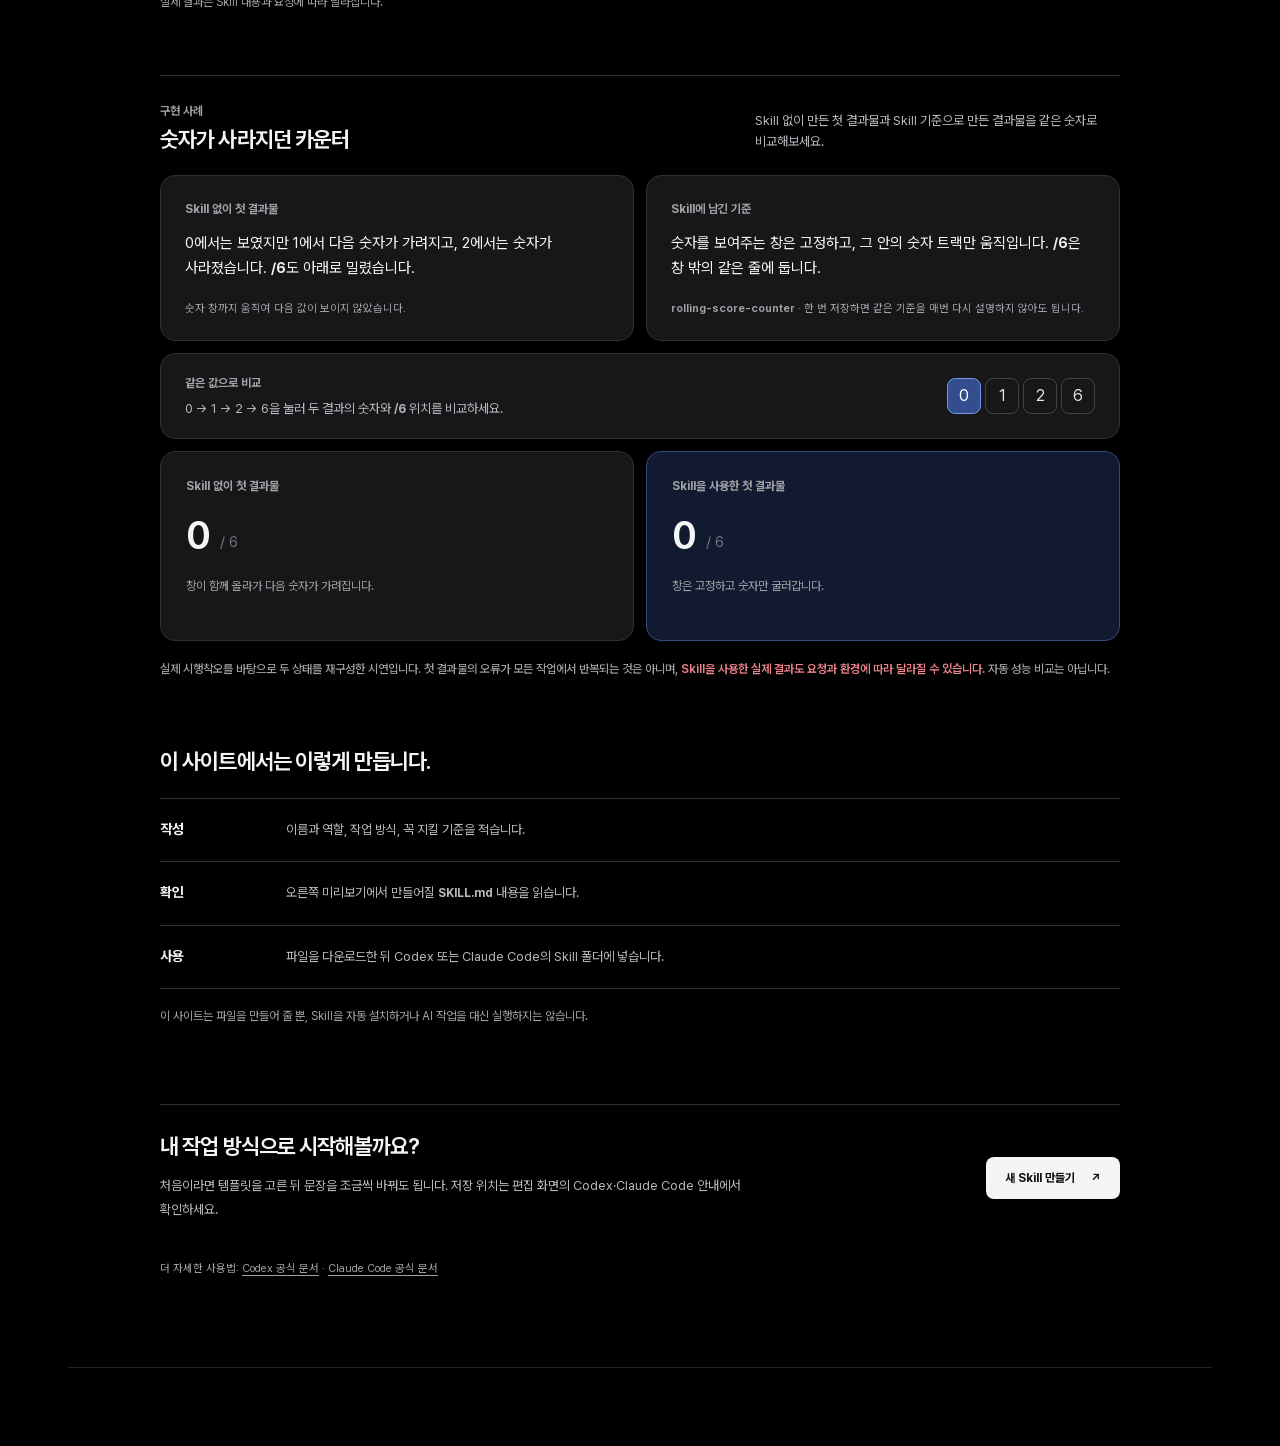
==== commit eb1ee495: "Add bilingual Skill counter comparison case study Show reconstructed first results with and without " ====
--- a/about.html
+++ b/about.html
@@ -16,9 +16,9 @@
       document.querySelector('meta[name="theme-color"]').content = document.documentElement.dataset.theme === 'dark' ? '#000000' : '#fafcff';
     </script>
     <title>Skill이란? — Skill Studio</title>
-    <link rel="stylesheet" href="./style.css?v=guide-glow-2" />
-    <script src="./i18n.js?v=guide-a11y-1" defer></script>
-    <script src="./about.js?v=guide-timer-3" defer></script>
+    <link rel="stylesheet" href="./style.css?v=case-3" />
+    <script src="./i18n.js?v=case-3" defer></script>
+    <script src="./about.js?v=case-2" defer></script>
   </head>
   <body class="about-page">
     <a class="about-skip-link" href="#about-content">본문으로 건너뛰기</a>
@@ -92,6 +92,21 @@
           <p class="about-benefits-note">실제 결과는 Skill 내용과 요청에 따라 달라집니다.</p>
         </section>
 
+        <section class="about-case" aria-labelledby="case-title">
+          <div class="about-case-heading"><div><p class="about-overline">구현 사례</p><h2 id="case-title">숫자가 사라지던 카운터</h2></div><p>Skill 없이 만든 첫 결과물과 Skill 기준으로 만든 결과물을 같은 숫자로 비교해보세요.</p></div>
+          <div class="about-case-grid">
+            <div class="about-case-problem"><span class="about-case-kicker">Skill 없이 첫 결과물</span><p>0에서는 보였지만 1에서 다음 숫자가 가려지고, 2에서는 숫자가 사라졌습니다. <code>/6</code>도 아래로 밀렸습니다.</p><small>숫자 창까지 움직여 다음 값이 보이지 않았습니다.</small></div>
+            <div class="about-case-rule"><span class="about-case-kicker">Skill에 남긴 기준</span><p>숫자를 보여주는 창은 고정하고, 그 안의 숫자 트랙만 움직입니다. <code>/6</code>은 창 밖의 같은 줄에 둡니다.</p><small><strong>rolling-score-counter</strong> · 한 번 저장하면 같은 기준을 매번 다시 설명하지 않아도 됩니다.</small></div>
+          </div>
+          <div class="about-case-demo"><div class="about-case-demo-heading"><span class="about-case-kicker">같은 값으로 비교</span><p>0 → 1 → 2 → 6을 눌러 두 결과의 숫자와 <code>/6</code> 위치를 비교하세요.</p></div><div class="about-case-buttons" role="group" aria-label="카운터 값 선택"><button type="button" data-case-score="0" aria-pressed="true">0</button><button type="button" data-case-score="1" aria-pressed="false">1</button><button type="button" data-case-score="2" aria-pressed="false">2</button><button type="button" data-case-score="6" aria-pressed="false">6</button></div></div>
+          <div class="about-case-comparison">
+            <div class="about-case-result"><span class="about-case-kicker">Skill 없이 첫 결과물</span><div class="about-case-readout about-case-first-readout" aria-hidden="true"><span class="about-case-first-clip"><span class="about-case-window about-case-first-window" id="case-first-window"><span class="about-case-track"><span>0</span><span>1</span><span>2</span><span>3</span><span>4</span><span>5</span><span>6</span></span></span></span><span class="about-case-total">/ 6</span></div><p>창이 함께 올라가 다음 숫자가 가려집니다.</p></div>
+            <div class="about-case-result about-case-result-fixed"><span class="about-case-kicker">Skill을 사용한 첫 결과물</span><div class="about-case-readout" aria-hidden="true"><span class="about-case-window"><span class="about-case-track" id="case-score-track"><span>0</span><span>1</span><span>2</span><span>3</span><span>4</span><span>5</span><span>6</span></span></span><span class="about-case-total">/ 6</span></div><p>창은 고정하고 숫자만 굴러갑니다.</p></div>
+          </div>
+          <span class="sr-only" id="case-score-status" role="status" aria-live="polite">0 / 6</span>
+          <p class="about-case-footnote">실제 시행착오를 바탕으로 두 상태를 재구성한 시연입니다. 첫 결과물의 오류가 모든 작업에서 반복되는 것은 아니며, <span class="about-case-caution">Skill을 사용한 실제 결과도 요청과 환경에 따라 달라질 수 있습니다.</span> 자동 성능 비교는 아닙니다.</p>
+        </section>
+
         <section class="about-steps" aria-labelledby="steps-title">
           <h2 id="steps-title">이 사이트에서는 이렇게 만듭니다.</h2>
           <div class="about-step-list">
--- a/style.css
+++ b/style.css
@@ -391,6 +391,54 @@
 @keyframes about-ai-arrive { from { opacity: 0; transform: translateY(5px); } to { opacity: 1; transform: translateY(0); } }
 .about-benefits-note { margin: 7px 0 0; color: #6e6e73; font-size: 12px; line-height: 1.65; word-break: keep-all; }
 .about-steps { margin-top: 70px; }
+.about-case { margin-top: 62px; padding-top: 28px; border-top: 1px solid #d8d8dc; }
+.about-case-heading { display: flex; align-items: end; justify-content: space-between; gap: 28px; }
+.about-case-heading .about-overline { margin-bottom: 9px; }
+.about-case-heading > p { max-width: 365px; margin: 0; color: #626268; font-size: 13px; line-height: 1.65; word-break: keep-all; }
+.about-case-grid { display: grid; grid-template-columns: repeat(2, minmax(0, 1fr)); gap: 12px; margin-top: 22px; }
+.about-case-grid > div { min-height: 164px; padding: 22px 24px; border: 1px solid #dedfe4; border-radius: 15px; background: #fff; }
+.about-case-kicker { color: #666971; font-size: 12px; font-weight: 700; }
+.about-case-grid p { margin: 14px 0 17px; font-size: 15px; line-height: 1.65; word-break: keep-all; }
+.about-case-grid small { color: #737782; font-size: 11px; line-height: 1.6; }
+.about-case-grid small strong { font-weight: 650; }
+.about-case-demo { display: flex; align-items: center; justify-content: space-between; gap: 30px; margin-top: 12px; padding: 18px 24px; border: 1px solid #dedfe4; border-radius: 15px; background: #fff; }
+.about-case-demo p { max-width: 500px; margin: 7px 0 0; color: #626268; font-size: 13px; line-height: 1.7; }
+.about-case-comparison { display: grid; grid-template-columns: repeat(2, minmax(0, 1fr)); gap: 12px; margin-top: 12px; }
+.about-case-result { min-height: 190px; padding: 23px 25px; border: 1px solid #dedfe4; border-radius: 15px; background: #fff; }
+.about-case-result-fixed { border-color: #a8bced; background: #f2f5ff; }
+.about-case-result .about-case-readout { margin-top: 23px; }
+.about-case-result p { margin: 22px 0 0; color: #737782; font-size: 12px; line-height: 1.6; }
+.about-case-readout { display: flex; align-items: center; flex: none; gap: 4px; white-space: nowrap; font-variant-numeric: tabular-nums; }
+.about-case-first-clip { display: block; flex: none; width: .8em; height: 1em; overflow: hidden; font-size: 38px; line-height: 1; }
+.about-case-first-window { font-size: 1em !important; transition: transform .5s cubic-bezier(.22,1,.36,1); }
+.about-case-first-readout.is-shifted .about-case-total { transform: translateY(12px); }
+.about-case-window { position: relative; display: block; width: .8em; height: 1em; overflow: hidden; color: #1d1d1f; font-size: 38px; line-height: 1; font-weight: 650; letter-spacing: -.04em; }
+.about-case-track { display: flex; flex-direction: column; transform: translateY(0); transition: transform .5s cubic-bezier(.22,1,.36,1); }
+.about-case-track span { display: block; flex: 0 0 1em; height: 1em; line-height: 1; }
+.about-case-total { align-self: end; padding-bottom: 4px; color: #74747a; font-size: 15px; }
+.about-case-first-readout .about-case-total { transition: transform .5s cubic-bezier(.22,1,.36,1); }
+.about-case-buttons { display: flex; gap: 4px; }
+.about-case-buttons button { min-width: 34px; min-height: 36px; border: 1px solid #d8d8dc; border-radius: 8px; background: transparent; color: #494b52; transition: background .15s ease, color .15s ease, transform .15s ease; }
+.about-case-buttons button:hover { background: #f0f1f5; }
+.about-case-buttons button[aria-pressed="true"] { border-color: #293c70; background: #293c70; color: #fff; }
+.about-case-buttons button:active { transform: scale(.93); }
+.about-case-footnote { margin: 18px 0 0; color: #74747a; font-size: 12px; line-height: 1.7; font-weight: 500; word-break: keep-all; }
+.about-case-caution { color: #b84b53; font-weight: 600; }
+.sr-only { position: absolute; width: 1px; height: 1px; padding: 0; margin: -1px; overflow: hidden; clip: rect(0,0,0,0); white-space: nowrap; border: 0; }
+:root[data-theme="dark"] .about-case { border-color: #303033; }
+:root[data-theme="dark"] .about-case-heading > p, :root[data-theme="dark"] .about-case-demo p { color: #b7b7bd; }
+:root[data-theme="dark"] .about-case-grid > div, :root[data-theme="dark"] .about-case-demo { border-color: #303033; background: #171719; }
+:root[data-theme="dark"] .about-case-result { border-color: #303033; background: #171719; }
+:root[data-theme="dark"] .about-case-result-fixed { border-color: #344b81; background: #111a30; }
+:root[data-theme="dark"] .about-case-result p { color: #a1a1a6; }
+:root[data-theme="dark"] .about-case-kicker, :root[data-theme="dark"] .about-case-grid small, :root[data-theme="dark"] .about-case-footnote { color: #a1a1a6; }
+:root[data-theme="dark"] .about-case-caution { color: #ee838b; }
+:root[data-theme="dark"] .about-case-window { color: #f5f5f7; }
+:root[data-theme="dark"] .about-case-buttons button { border-color: #414147; color: #e5e5e7; }
+:root[data-theme="dark"] .about-case-buttons button:hover { background: #29292c; }
+:root[data-theme="dark"] .about-case-buttons button[aria-pressed="true"] { border-color: #7296e9; background: #334d8e; color: #fff; }
+@media (max-width: 720px) { .about-case-heading, .about-case-demo { align-items: flex-start; flex-direction: column; } .about-case-grid, .about-case-comparison { grid-template-columns: 1fr; } .about-case-grid > div { min-height: auto; } }
+@media (prefers-reduced-motion: reduce) { .about-case-track, .about-case-first-window, .about-case-first-readout .about-case-total { transition: none; } }
 .about-step-list { display: grid; gap: 0; margin-top: 23px; border-top: 1px solid #d8d8dc; }
 .about-step { display: grid; grid-template-columns: 110px 1fr; gap: 16px; align-items: baseline; padding: 20px 0; border-bottom: 1px solid #d8d8dc; }
 .about-step span { font-size: 14px; font-weight: 700; }
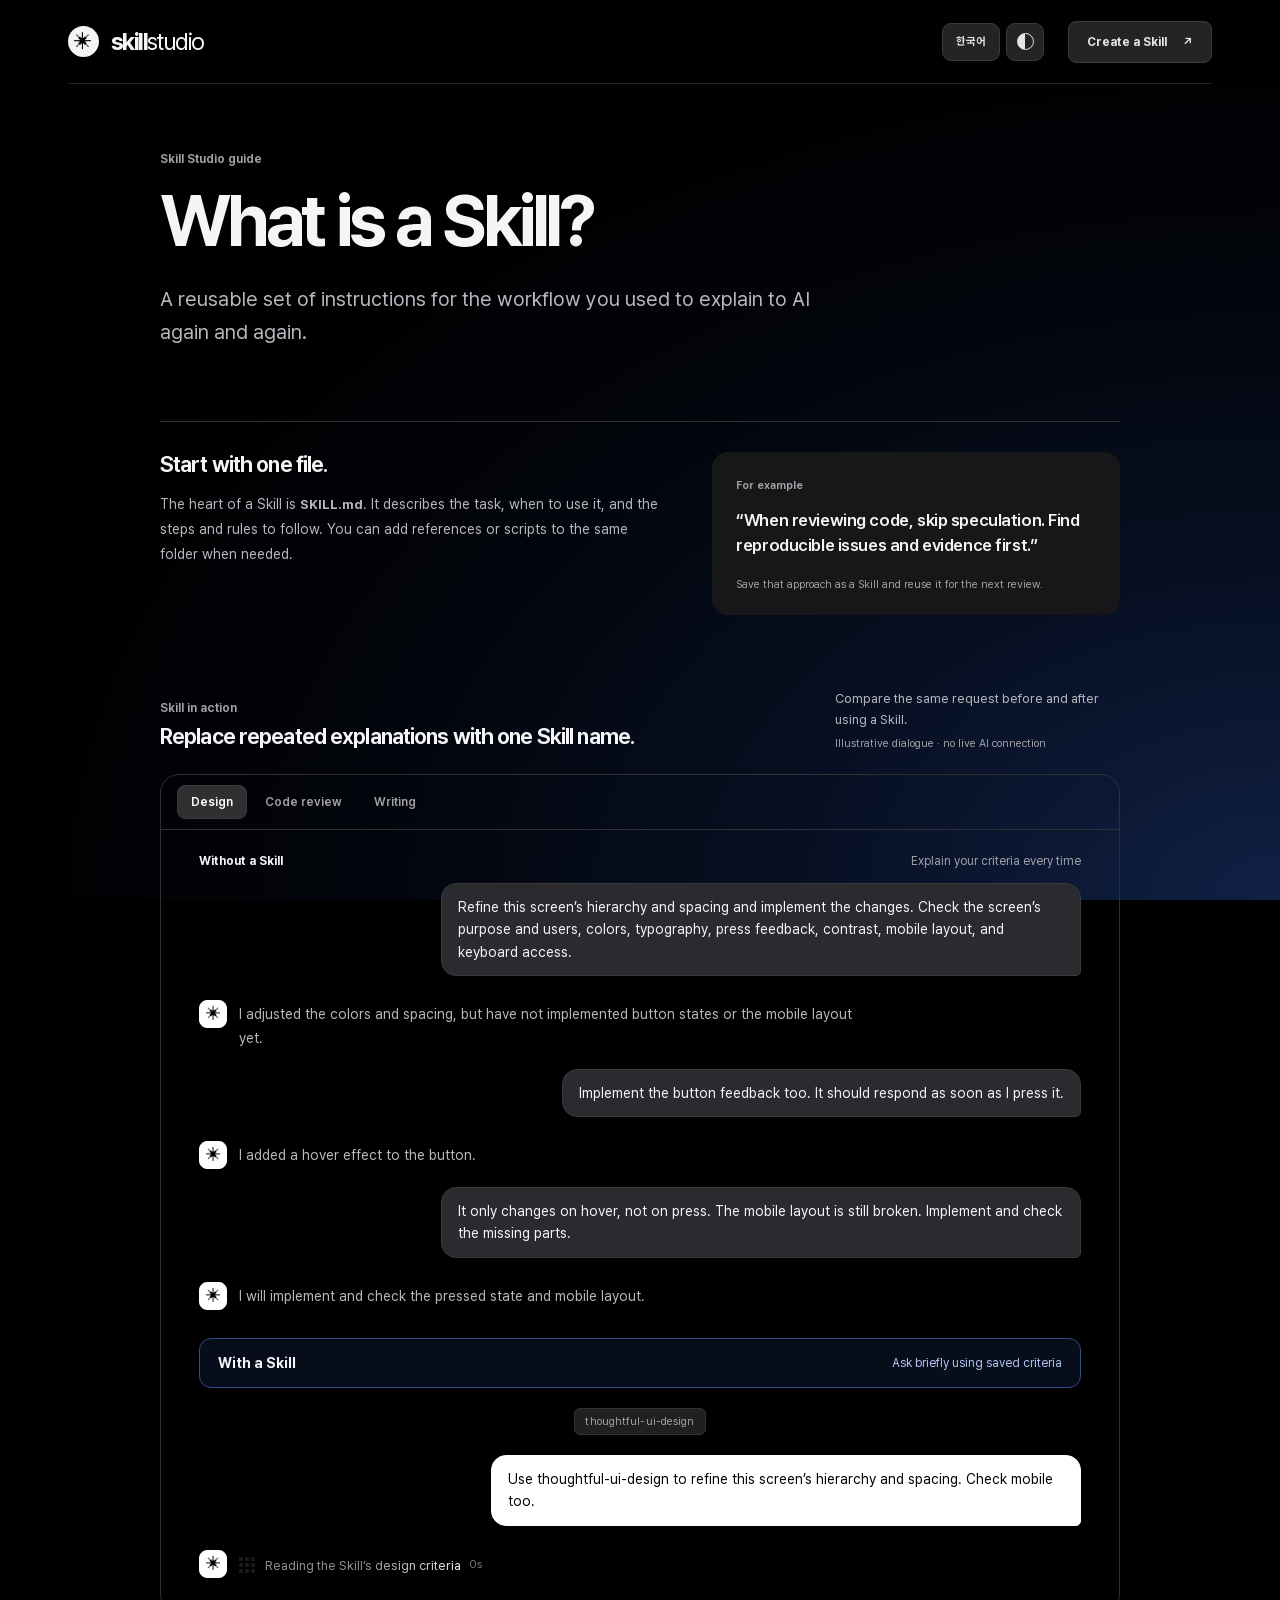
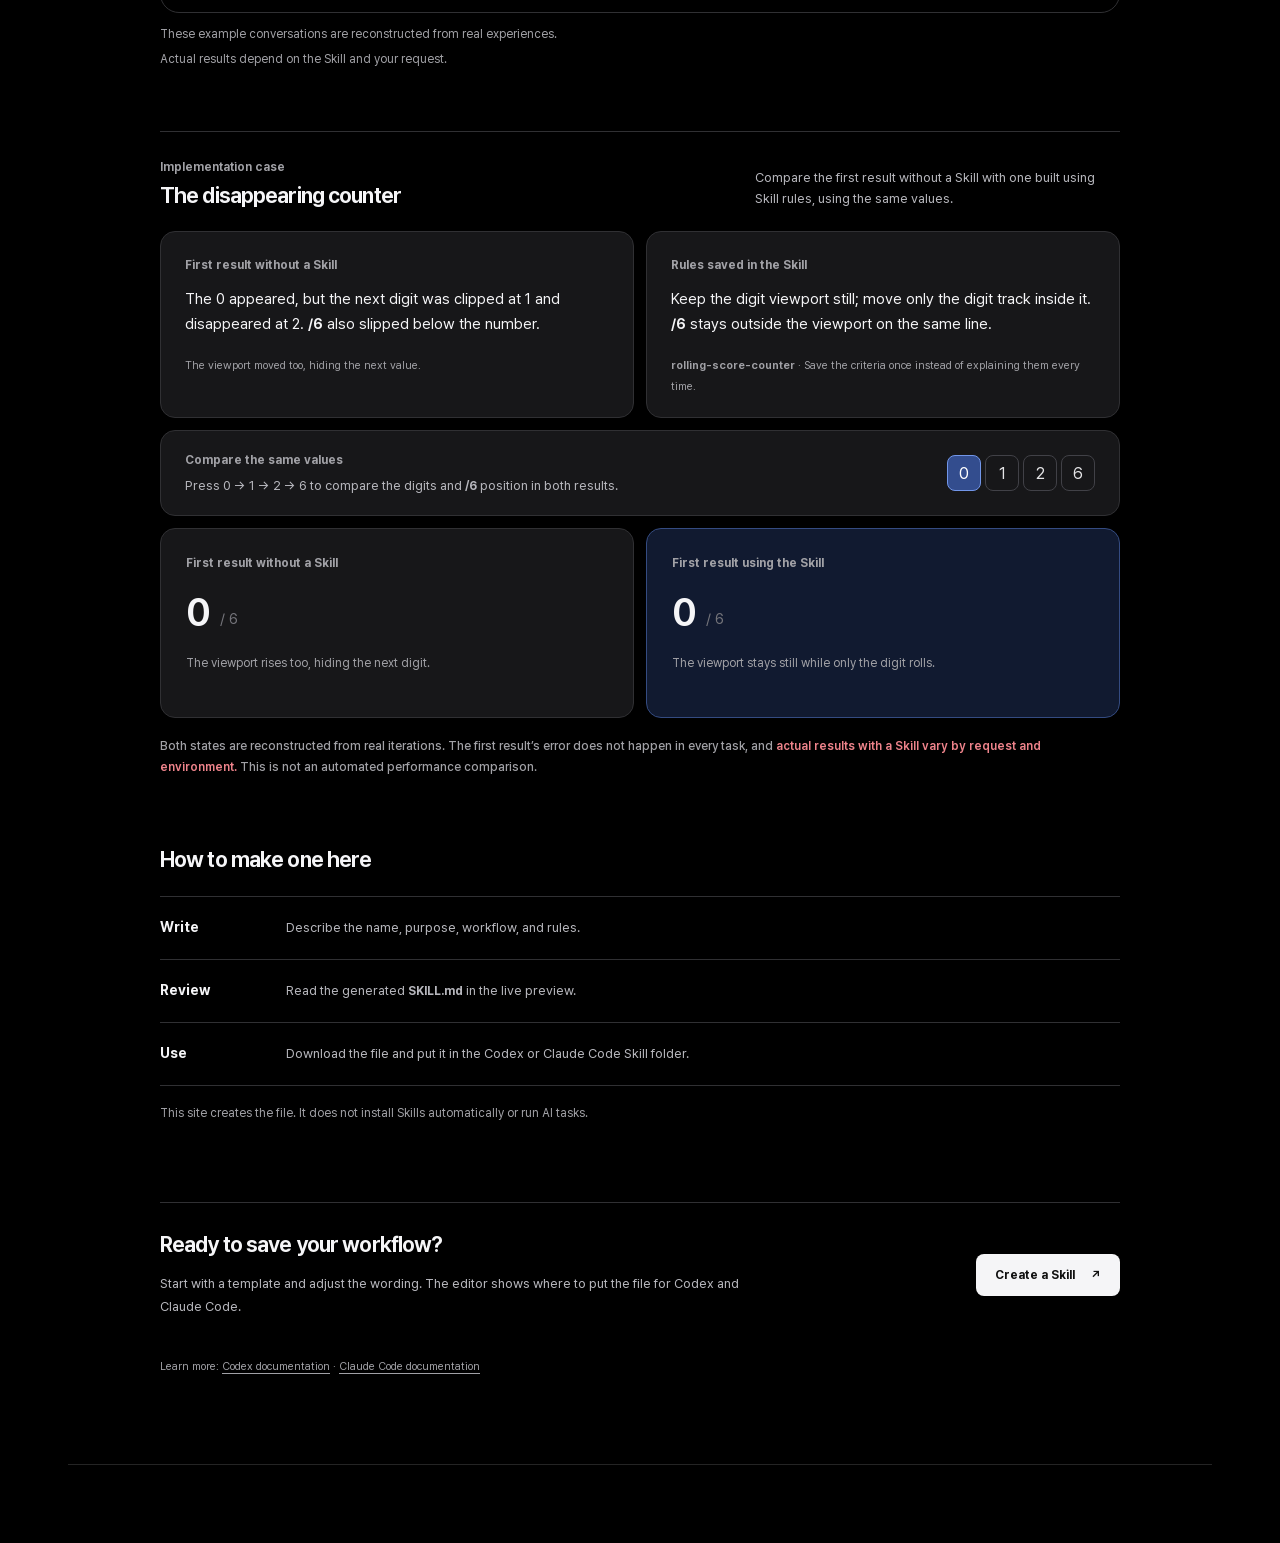
==== commit 17ebe71a: "Add browser language detection and preference" ====
--- a/about.html
+++ b/about.html
@@ -17,7 +17,7 @@
     </script>
     <title>Skill이란? — Skill Studio</title>
     <link rel="stylesheet" href="./style.css?v=case-3" />
-    <script src="./i18n.js?v=case-3" defer></script>
+    <script src="./i18n.js?v=case-4" defer></script>
     <script src="./about.js?v=case-2" defer></script>
   </head>
   <body class="about-page">
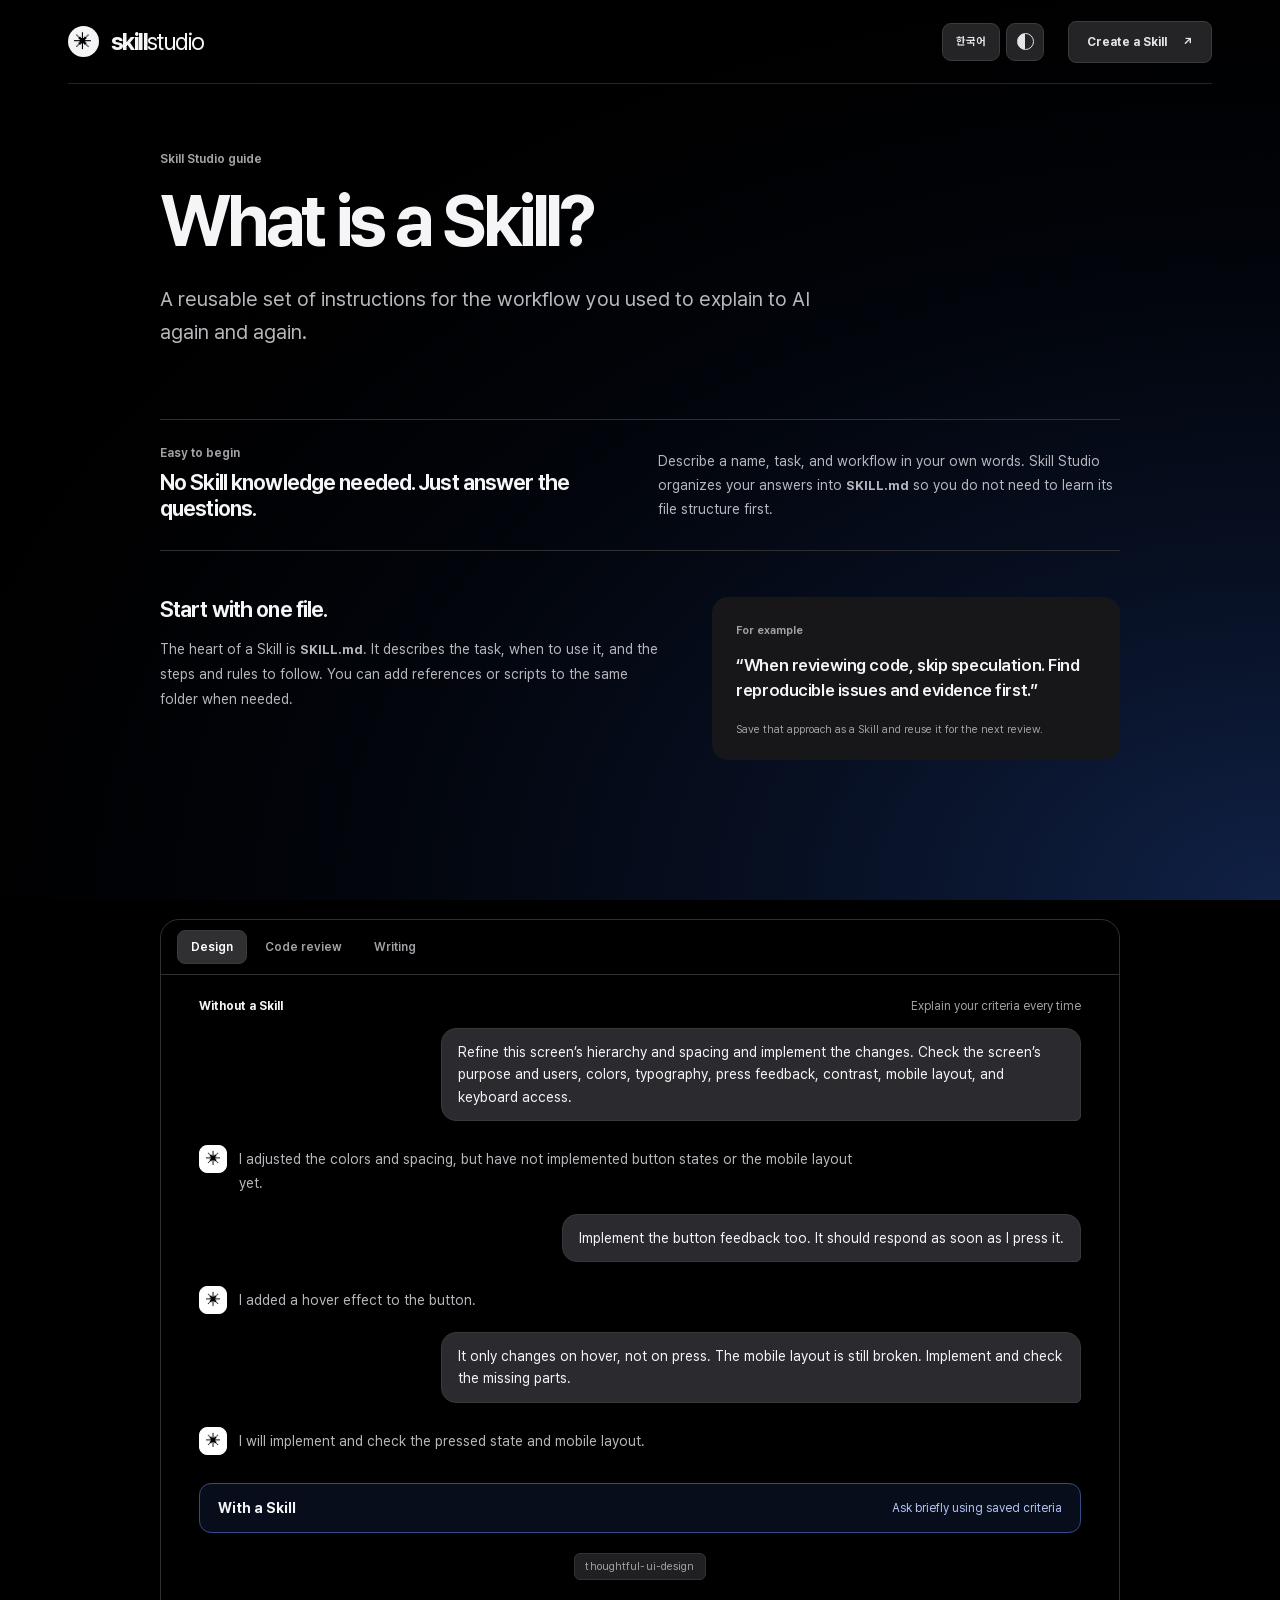
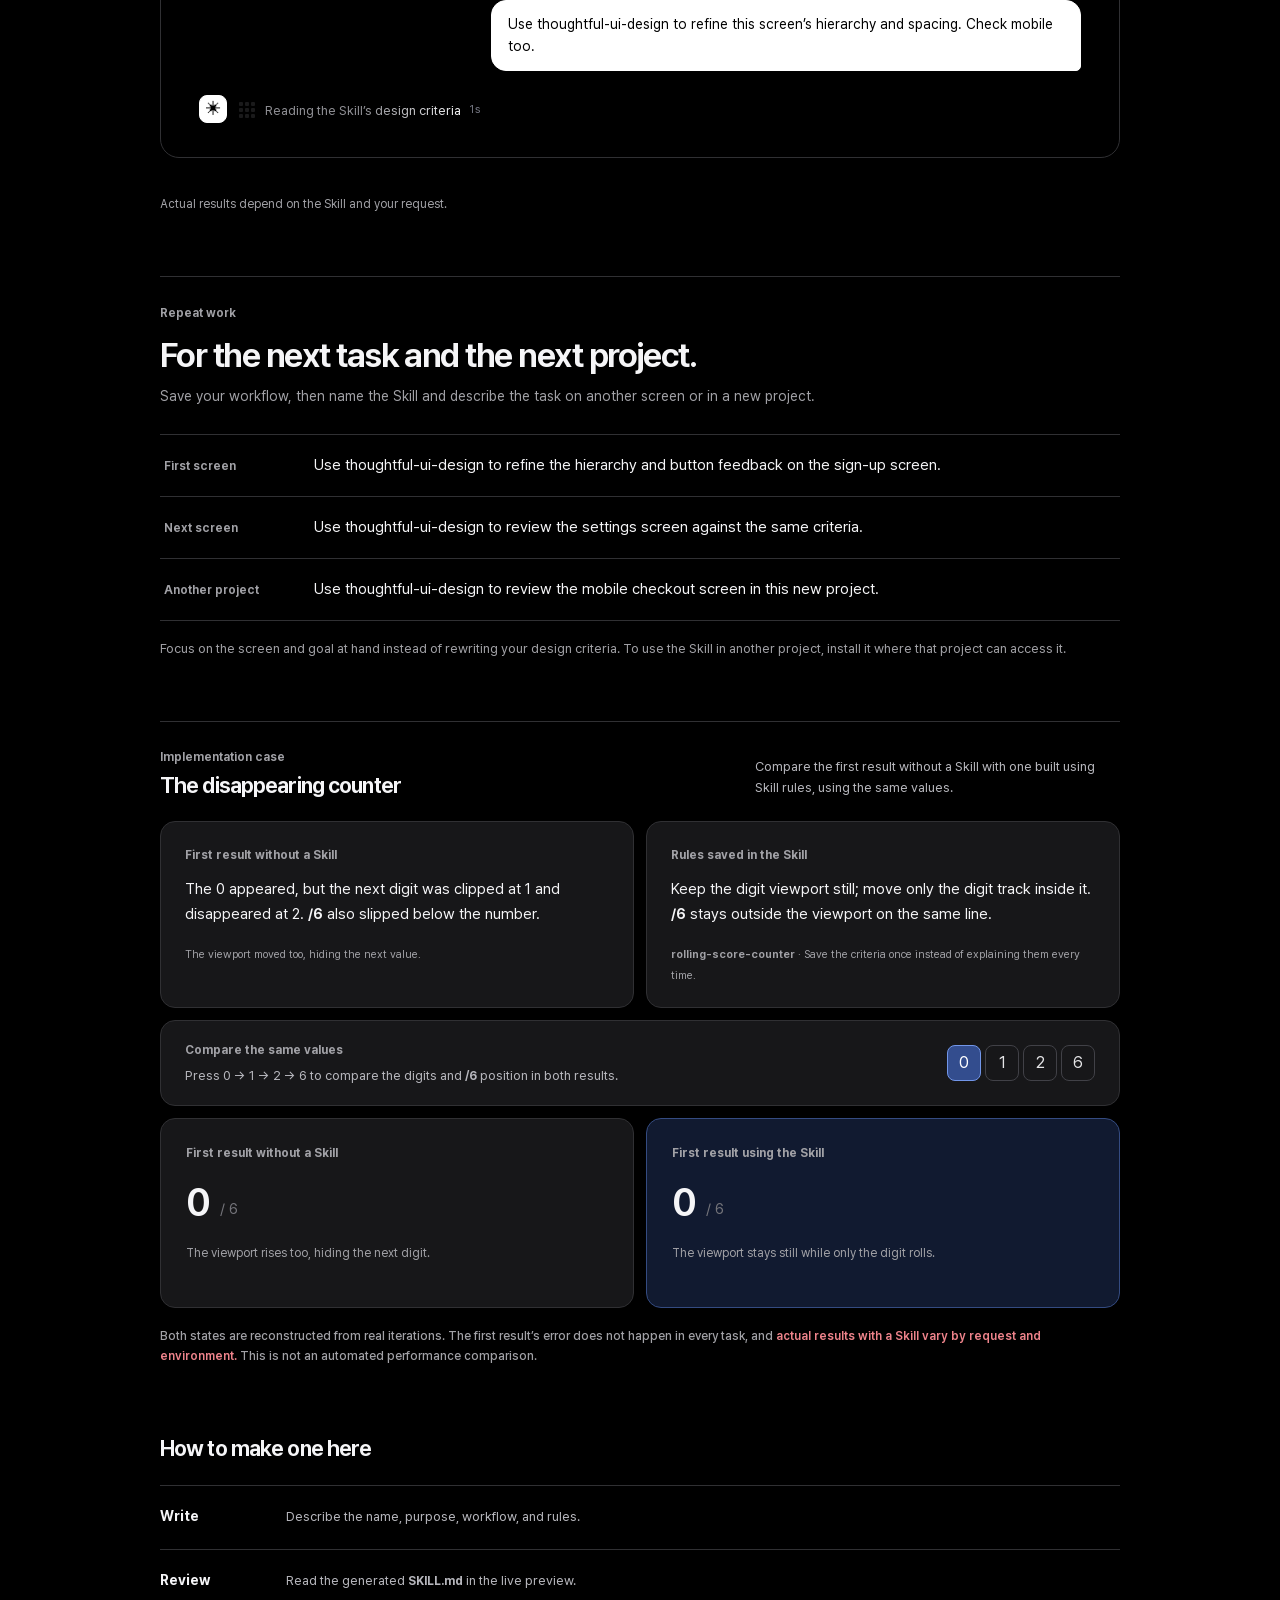
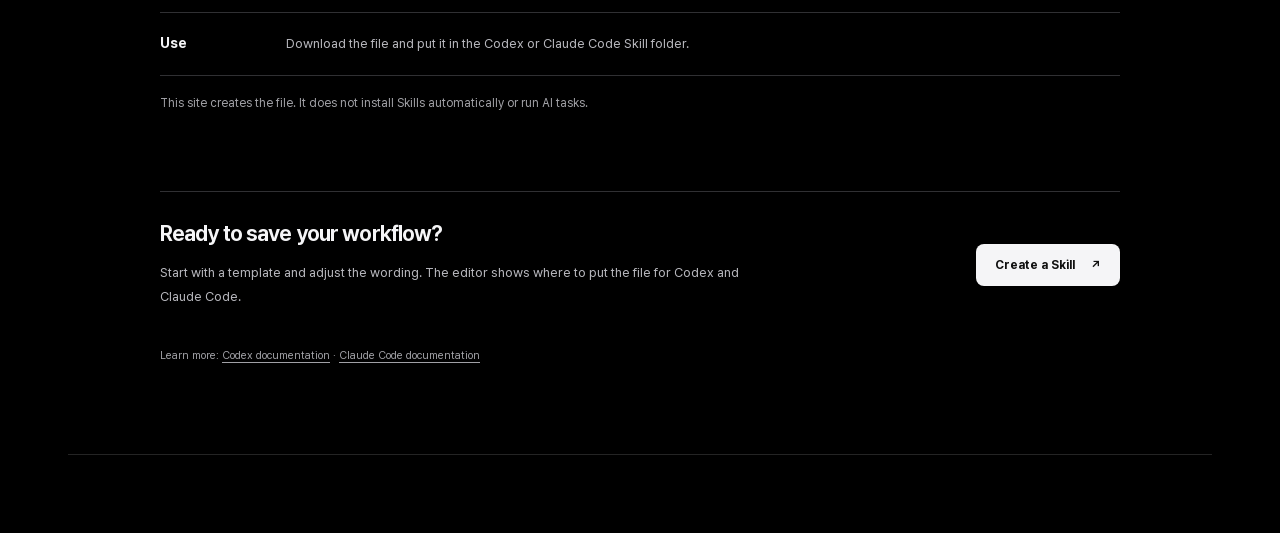
==== commit eb9bfb9e: "Explain reusable Skills and add agent authoring guide Show how one Skill can guide repeated tasks ac" ====
--- a/about.html
+++ b/about.html
@@ -16,9 +16,9 @@
       document.querySelector('meta[name="theme-color"]').content = document.documentElement.dataset.theme === 'dark' ? '#000000' : '#fafcff';
     </script>
     <title>Skill이란? — Skill Studio</title>
-    <link rel="stylesheet" href="./style.css?v=case-3" />
-    <script src="./i18n.js?v=case-4" defer></script>
-    <script src="./about.js?v=case-2" defer></script>
+    <link rel="stylesheet" href="./style.css?v=about-benefit-1" />
+    <script src="./i18n.js?v=about-benefit-1" defer></script>
+    <script src="./about.js?v=about-benefit-1" defer></script>
   </head>
   <body class="about-page">
     <a class="about-skip-link" href="#about-content">본문으로 건너뛰기</a>
@@ -34,6 +34,11 @@
           <h1>Skill이란?</h1>
           <p class="about-lead">AI에게 매번 다시 설명하던 작업 방식을, 다음에도 꺼내 쓸 수 있도록 정리한 지침입니다.</p>
         </header>
+
+        <section class="about-easy-start" aria-labelledby="easy-start-title">
+          <div><p class="about-overline">시작하기 쉬운 이유</p><h2 id="easy-start-title">Skill을 몰라도, 질문에 답하면 됩니다.</h2></div>
+          <p>이름, 맡길 일, 작업 순서처럼 익숙한 말로 적어보세요. Skill Studio가 답을 <code>SKILL.md</code> 형식으로 정리해주니 파일 구조를 먼저 배울 필요가 없습니다.</p>
+        </section>
 
         <section class="about-definition" aria-labelledby="definition-title">
           <div><h2 id="definition-title">파일 하나에서 시작해요.</h2><p>Skill의 중심은 <code>SKILL.md</code>라는 문서입니다. 어떤 일을 맡길지, 언제 사용하면 좋은지, 어떤 순서와 기준을 따라야 하는지를 적습니다. 필요하면 참고 자료나 스크립트를 같은 폴더에 더할 수도 있어요.</p></div>
@@ -92,6 +97,16 @@
           <p class="about-benefits-note">실제 결과는 Skill 내용과 요청에 따라 달라집니다.</p>
         </section>
 
+        <section class="about-repeat" aria-labelledby="repeat-title">
+          <div class="about-repeat-heading"><p class="about-overline">반복 작업</p><h2 id="repeat-title">다음 작업에도, 다른 프로젝트에도.</h2><p>작업 방식을 저장해두면 같은 프로젝트의 다른 화면은 물론, 새 프로젝트에서도 Skill 이름과 이번 요청만 전하면 됩니다.</p></div>
+          <div class="about-repeat-list">
+            <div class="about-repeat-row"><span>첫 화면</span><p>thoughtful-ui-design으로 가입 화면의 정보 계층과 버튼 반응을 다듬어줘.</p></div>
+            <div class="about-repeat-row"><span>다음 화면</span><p>thoughtful-ui-design으로 설정 화면도 같은 기준에서 살펴봐줘.</p></div>
+            <div class="about-repeat-row"><span>다른 프로젝트</span><p>thoughtful-ui-design으로 새 프로젝트의 모바일 결제 화면도 점검해줘.</p></div>
+          </div>
+          <p class="about-repeat-note">매번 디자인 기준을 다시 적는 대신, 이번에 손볼 화면과 목적에 집중할 수 있어요. 다른 프로젝트에서도 쓰려면 Skill을 사용할 수 있는 위치에 설치하세요.</p>
+        </section>
+
         <section class="about-case" aria-labelledby="case-title">
           <div class="about-case-heading"><div><p class="about-overline">구현 사례</p><h2 id="case-title">숫자가 사라지던 카운터</h2></div><p>Skill 없이 만든 첫 결과물과 Skill 기준으로 만든 결과물을 같은 숫자로 비교해보세요.</p></div>
           <div class="about-case-grid">
--- a/style.css
+++ b/style.css
@@ -268,9 +268,9 @@
 .guide-wordmark { display: block; flex: none; background-repeat: no-repeat; }
 /* Keep the source artwork intact; the background window reveals only its lettering. */
 .guide-wordmark-codex { width: 86px; height: 23px; background-image: url('./assets/codex-lockup.svg'); background-size: 177px 62px; background-position: -72px -19px; }
-.guide-wordmark-claude { width: 170px; height: 23px; background-color: #d97757; -webkit-mask: url('./assets/claude-wordmark-cutout.png') -8px -18px / 175px 58px no-repeat; mask: url('./assets/claude-wordmark-cutout.png') -8px -18px / 175px 58px no-repeat; }
+.guide-wordmark-claude { width: auto; color: #c96b4d; font-family: Georgia, serif; font-size: 23px; font-weight: 700; letter-spacing: -.055em; line-height: 1; white-space: nowrap; }
 :root[data-theme="dark"] .guide-wordmark-codex { filter: invert(1); }
-:root[data-theme="dark"] .guide-wordmark-claude { background-color: #fff; }
+:root[data-theme="dark"] .guide-wordmark-claude { color: #f5f5f7; }
 .guide-panel { padding: 13px 8px 0; font-size: 12px; line-height: 1.55; }
 .guide-panel[hidden] { display: none; }
 .guide-panel > p { margin: 11px 0 5px; color: #6e6e73; }
@@ -285,7 +285,7 @@
 :root[data-theme="dark"] .guide-path { background: #1b1b1d; color: #eeeef0; }
 :root[data-theme="dark"] .guide-panel > p { color: #a1a1a6; }
 :root[data-theme="dark"] .guide-panel a { color: #d1d1d6; }
-@media (max-width: 450px) { .guide-tabs { gap: 6px; } .guide-tab { gap: 6px; padding-inline: 4px; } .guide-logo { width: 30px; height: 30px; } .guide-wordmark-claude { width: 148px; height: 22px; -webkit-mask-size: 160px 53px; mask-size: 160px 53px; -webkit-mask-position: -6px -16px; mask-position: -6px -16px; } }
+@media (max-width: 450px) { .guide-tabs { gap: 6px; } .guide-tab { gap: 6px; padding-inline: 4px; } .guide-logo { width: 30px; height: 30px; } .guide-wordmark-claude { font-size: 21px; } }
 @media (prefers-reduced-motion: reduce) { .guide-tab { transition: color .15s ease, border-color .15s ease; } }
 @media (prefers-reduced-motion: reduce) { .platform-guide.guide-motion-ready, .platform-guide.guide-motion-ready:not(.is-revealed) { transition: opacity .15s ease-out; transform: none; } }
 
@@ -326,7 +326,11 @@
 .about-overline { margin: 0 0 16px; color: #6e6e73; font-size: 12px; font-weight: 650; }
 .about-intro h1 { margin: 0; font-size: clamp(46px, 6vw, 72px); line-height: 1.08; letter-spacing: -.065em; font-weight: 680; }
 .about-lead { max-width: 650px; margin: 23px 0 0; color: #55555c; font-size: clamp(16px, 1.9vw, 20px); line-height: 1.65; word-break: keep-all; }
+.about-easy-start { display: grid; grid-template-columns: minmax(0, 1fr) minmax(0, 1fr); gap: 36px; align-items: end; margin-top: 70px; padding: 26px 0 28px; border-top: 1px solid #d8d8dc; border-bottom: 1px solid #d8d8dc; }
+.about-easy-start .about-overline { margin-bottom: 10px; }
+.about-easy-start > p { margin: 0; color: #626268; font-size: 14px; line-height: 1.7; word-break: keep-all; }
 .about-definition { display: grid; grid-template-columns: minmax(0, 1.1fr) minmax(0, .9fr); gap: 54px; align-items: start; margin-top: 72px; padding-top: 30px; border-top: 1px solid #d8d8dc; }
+.about-easy-start + .about-definition { margin-top: 46px; padding-top: 0; border-top: 0; }
 .about-main h2 { margin: 0; font-size: 22px; line-height: 1.18; letter-spacing: -.04em; font-weight: 650; }
 .about-definition p, .about-next p { margin: 14px 0 0; color: #626268; font-size: 14px; line-height: 1.8; word-break: keep-all; }
 .about-main code { font-family: 'Pretendard', sans-serif; font-size: .92em; font-weight: 700; }
@@ -390,6 +394,17 @@
 @keyframes about-ai-answer-glow { from { background-position: 100% 0; } to { background-position: 0 0; } }
 @keyframes about-ai-arrive { from { opacity: 0; transform: translateY(5px); } to { opacity: 1; transform: translateY(0); } }
 .about-benefits-note { margin: 7px 0 0; color: #6e6e73; font-size: 12px; line-height: 1.65; word-break: keep-all; }
+.about-repeat { margin-top: 62px; padding-top: 29px; border-top: 1px solid #d8d8dc; }
+.about-repeat-heading h2 { margin: 9px 0 10px; font-size: clamp(26px, 3vw, 34px); line-height: 1.15; letter-spacing: -.045em; }
+.about-repeat-heading > p:last-child { margin: 0; color: #626268; font-size: 14px; line-height: 1.7; word-break: keep-all; }
+.about-repeat-list { margin-top: 25px; border-top: 1px solid #d8d8dc; }
+.about-repeat-row { display: grid; grid-template-columns: 130px minmax(0, 1fr); gap: 20px; align-items: baseline; padding: 18px 4px; border-bottom: 1px solid #d8d8dc; }
+.about-repeat-row > span { color: #626268; font-size: 12px; font-weight: 650; }
+.about-repeat-row p { margin: 0; font-size: 15px; line-height: 1.65; word-break: keep-all; }
+.about-repeat-note { margin: 17px 0 0; color: #626268; font-size: 13px; line-height: 1.65; word-break: keep-all; }
+:root[data-theme="dark"] .about-repeat, :root[data-theme="dark"] .about-repeat-list, :root[data-theme="dark"] .about-repeat-row { border-color: #303033; }
+:root[data-theme="dark"] .about-repeat-heading > p:last-child, :root[data-theme="dark"] .about-repeat-row > span, :root[data-theme="dark"] .about-repeat-note { color: #a1a1a6; }
+@media (max-width: 720px) { .about-repeat { margin-top: 50px; } .about-repeat-row { grid-template-columns: 1fr; gap: 5px; } }
 .about-steps { margin-top: 70px; }
 .about-case { margin-top: 62px; padding-top: 28px; border-top: 1px solid #d8d8dc; }
 .about-case-heading { display: flex; align-items: end; justify-content: space-between; gap: 28px; }
@@ -460,7 +475,8 @@
 :root[data-theme="dark"] .intro-guide-link { color: #f5f5f7; text-decoration-color: #a1a1a6; }
 :root[data-theme="dark"] .intro-guide-link:hover { color: #f5f5f7; }
 :root[data-theme="dark"] .about-overline, :root[data-theme="dark"] .about-sources, :root[data-theme="dark"] .about-caveat { color: #a1a1a6; }
-:root[data-theme="dark"] .about-lead, :root[data-theme="dark"] .about-definition p, :root[data-theme="dark"] .about-next p, :root[data-theme="dark"] .about-step p { color: #b7b7bd; }
+:root[data-theme="dark"] .about-lead, :root[data-theme="dark"] .about-easy-start > p, :root[data-theme="dark"] .about-definition p, :root[data-theme="dark"] .about-next p, :root[data-theme="dark"] .about-step p { color: #b7b7bd; }
+:root[data-theme="dark"] .about-easy-start { border-color: #303033; }
 :root[data-theme="dark"] .about-chat-context p { color: #b7b7bd; }
 :root[data-theme="dark"] .about-chat-context span, :root[data-theme="dark"] .about-ai-caption { color: #a1a1a6; }
 :root[data-theme="dark"] .about-ai-window { border-color: #303033; }
@@ -486,7 +502,7 @@
 :root[data-theme="dark"] .about-example { background: #171719; box-shadow: none; }
 :root[data-theme="dark"] .about-example span, :root[data-theme="dark"] .about-example small { color: #a1a1a6; }
 :root[data-theme="dark"] .about-example p { color: #f5f5f7; }
-@media (max-width: 720px) { .about-main { padding: 42px 0 70px; } .about-definition { grid-template-columns: 1fr; gap: 22px; margin-top: 50px; } .about-benefits { margin-top: 54px; } .about-steps { margin-top: 52px; } .about-next { align-items: flex-start; flex-direction: column; margin-top: 58px; } }
+@media (max-width: 720px) { .about-main { padding: 42px 0 70px; } .about-easy-start { grid-template-columns: 1fr; gap: 18px; margin-top: 50px; } .about-definition { grid-template-columns: 1fr; gap: 22px; margin-top: 50px; } .about-benefits { margin-top: 54px; } .about-steps { margin-top: 52px; } .about-next { align-items: flex-start; flex-direction: column; margin-top: 58px; } }
 @media (max-width: 520px) { .about-chat-intro { align-items: flex-start; flex-direction: column; gap: 9px; } .about-ai-tabs { padding-inline: 10px; } .about-ai-tab { padding-inline: 10px; } .about-ai-conversation { min-height: 315px; padding-inline: 17px; } .about-ai-user { max-width: 95%; } .about-ai-user-before { max-width: 100%; } }
 @media (prefers-reduced-motion: reduce) { .about-ai-pixels i, .about-ai-loading > span:nth-child(2) { animation: none; } .about-ai-elapsed-value { transition: opacity .15s ease; } .about-ai-answer { animation: about-ai-fade .15s both ease-out; } .about-motion-ready .page-reveal:not(.is-revealed), .about-ai-window.chat-motion-ready .chat-reveal:not(.is-revealed) { opacity: 1; } .about-motion-ready .page-reveal, .about-motion-ready .page-reveal:not(.is-revealed) { transition: opacity .15s ease-out; transform: none; } .about-ai-window.chat-motion-ready .about-ai-user.chat-reveal, .about-ai-window.chat-motion-ready .about-ai-response.chat-reveal, .about-ai-window.chat-motion-ready .about-ai-user.chat-reveal:not(.is-revealed), .about-ai-window.chat-motion-ready .about-ai-response.chat-reveal:not(.is-revealed) { transition: opacity .15s ease-out; transform: none; } .about-ai-window.chat-motion-ready .about-ai-response.chat-reveal .about-ai-response-mark, .about-ai-window.chat-motion-ready .about-ai-response.chat-reveal:not(.is-revealed) .about-ai-response-mark { transition: none; transform: none; } @keyframes about-ai-fade { from { opacity: 0; } to { opacity: 1; } } }
 @media (max-width: 620px) { .editor-title-row { gap: 8px 10px; } .editor-title-row .intro-guide-link { min-height: 34px; font-size: 13px; } .about-main h2 { font-size: 20px; } .about-lead { margin-top: 18px; } .about-step { grid-template-columns: 72px 1fr; gap: 10px; } .about-top-action { min-height: 35px; padding: 0 12px; font-size: 11px; } }
